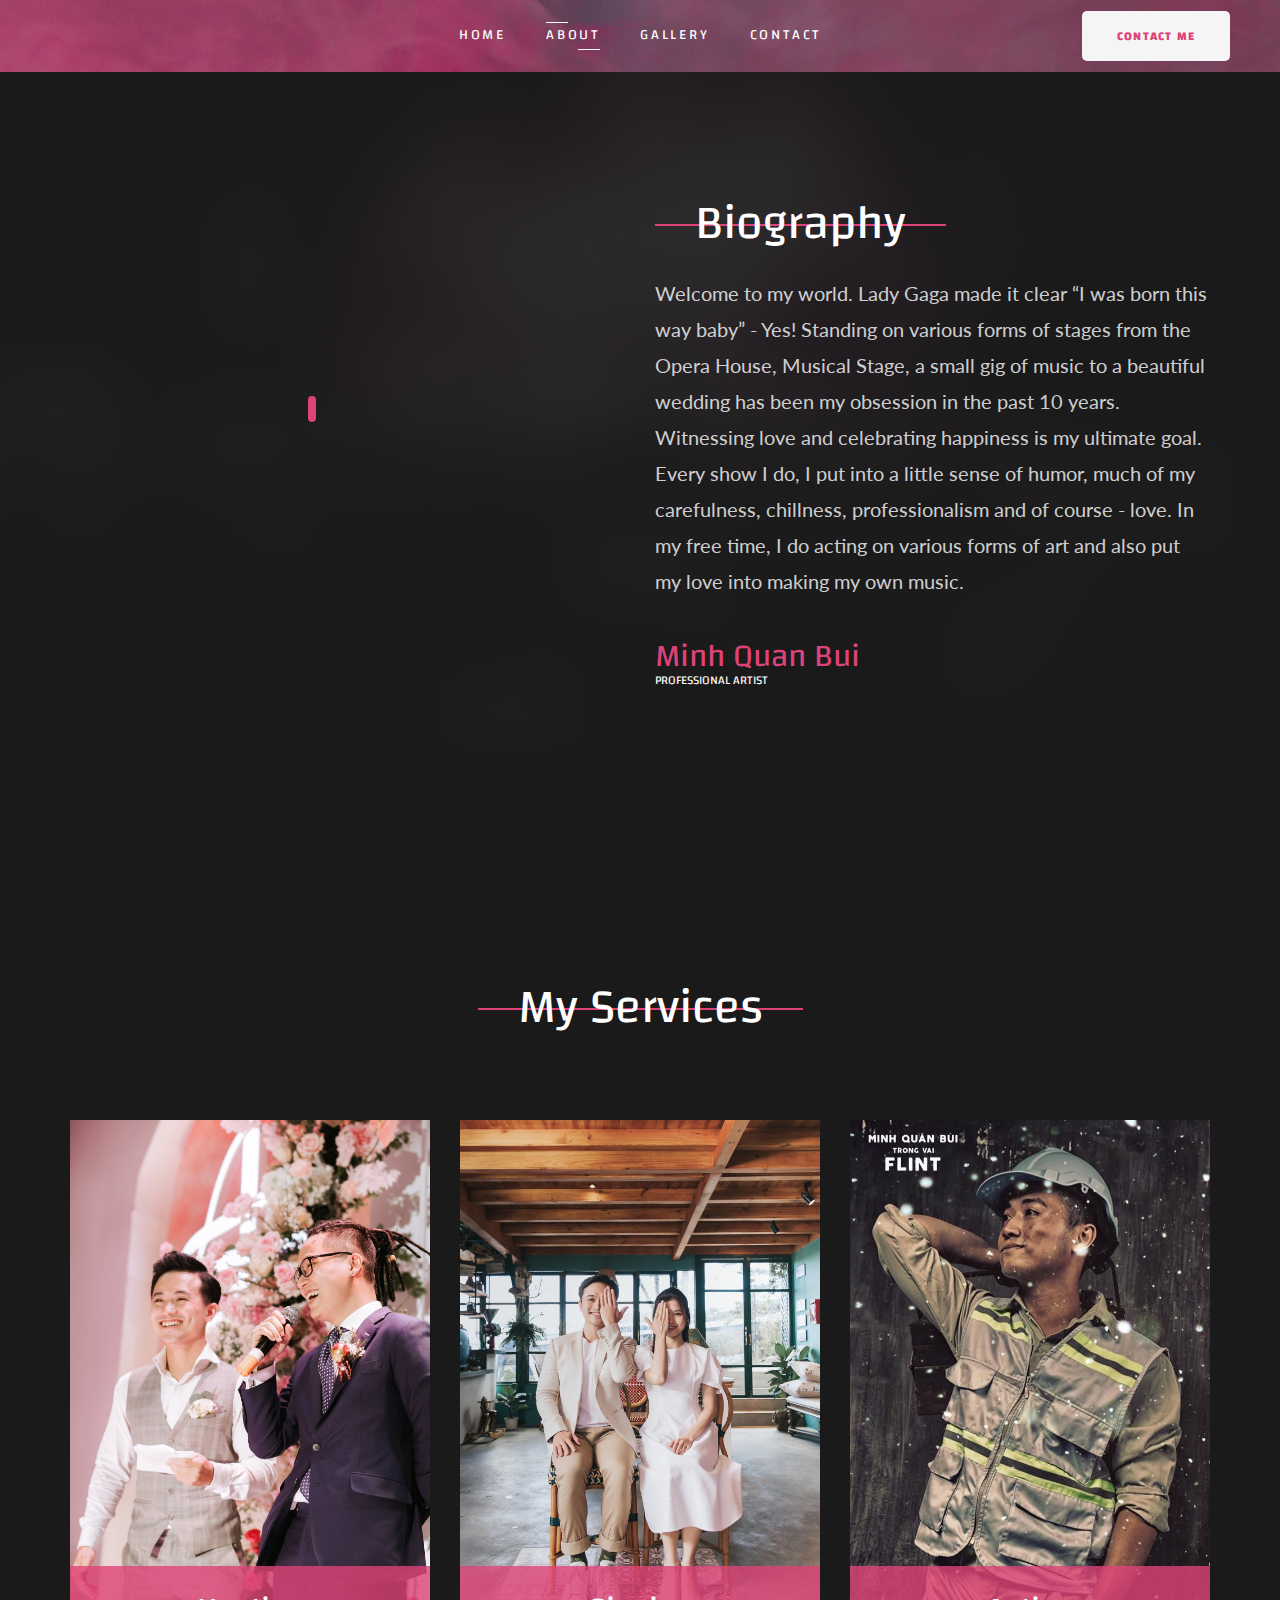
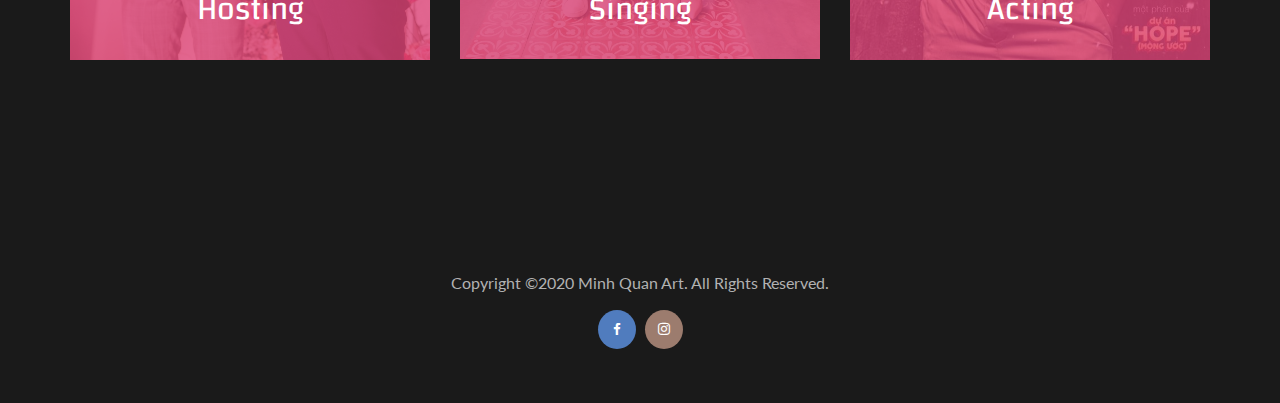
==== about.html @ 15fc381b "portfolio for artist" ====
<!DOCTYPE html>
<!--[if lt IE 7]>      <html class="no-js lt-ie9 lt-ie8 lt-ie7"> <![endif]-->
<!--[if IE 7]>         <html class="no-js lt-ie9 lt-ie8"> <![endif]-->
<!--[if IE 8]>         <html class="no-js lt-ie9"> <![endif]-->
<!--[if gt IE 8]><!-->
<html class="no-js">
<!--<![endif]-->

<head>
	<title>
		Minh Quan Art
	</title>
	<meta charset="utf-8">
	<!--[if IE]>
		<meta http-equiv="X-UA-Compatible" content="IE=edge">
	<![endif]-->
	<meta name="description" content="">
	<meta name="viewport" content="width=device-width, initial-scale=1">
	<!-- Place favicon.ico and apple-touch-icon.png in the root directory -->
	<link rel="stylesheet" href="css/bootstrap.min.css">
	<link rel="stylesheet" href="css/animations.css">
	<link rel="stylesheet" href="css/fonts.css">
	<link rel="stylesheet" href="css/cue.css">
	<link rel="stylesheet" href="css/main.css" class="color-switcher-link">
	<link rel="stylesheet" href="css/shop.css" class="color-switcher-link">
	<link rel="stylesheet" href="css/mediaelementplayer-legacy.css">
	<script src="js/vendor/modernizr-2.6.2.min.js"></script>
	<!--[if lt IE 9]>
		<script src="js/vendor/html5shiv.min.js"></script>
		<script src="js/vendor/respond.min.js"></script>
		<script src="js/vendor/jquery-1.12.4.min.js"></script>
	<![endif]-->
</head>

<body>
	<!--[if lt IE 9]>
		<div class="bg-danger text-center">You are using an <strong>outdated</strong> browser. Please <a href="http://browsehappy.com/" class="highlight">upgrade your browser</a> to improve your experience.</div>
	<![endif]-->
	<div class="preloader">
		<div class="preloader_image fa-spin"></div>
	</div>
	<!-- search modal -->
	<div class="modal" tabindex="-1" role="dialog" aria-labelledby="search_modal" id="search_modal"> <button type="button" class="close" data-dismiss="modal" aria-label="Close">
		<span aria-hidden="true">
			<i class="rt-icon2-cross2"></i>
		</span>
	</button>
		<div class="widget widget_search">
			<form method="get" class="searchform search-form form-inline" action="./">
				<div class="form-group bottommargin_0"> <input type="text" value="" name="search" class="form-control" placeholder="Search keyword" id="modal-search-input"> </div> <button type="submit" class="theme_button no_bg_button">Search</button> </form>
		</div>
	</div>
	<!-- Unyson messages modal -->
	<div class="modal fade" tabindex="-1" role="dialog" id="messages_modal">
		<div class="fw-messages-wrap ls with_padding">
			<!-- Uncomment this UL with LI to show messages in modal popup to your user: -->
			<!--
		<ul class="list-unstyled">
			<li>Message To User</li>
		</ul>
		-->
		</div>
	</div>
	<!-- eof .modal -->
	<!-- wrappers for visual page editor and boxed version of template -->
	<div id="canvas">
		<div id="box_wrapper">
			<!-- template sections -->

			<header class="page_header header_darkgrey background_cover toggler_xs_right tall_header">
				<div class="container-fluid">
					<div class="row">
						<div class="col-sm-12 display_table">
							<div class="header_left_logo display_table_cell"> <a href="./" class="logo top_logo">
                     
                    </a> </div>
							<div class="header_mainmenu display_table_cell text-center">
								<!-- main nav start -->
								<nav class="mainmenu_wrapper">
									<ul class="mainmenu nav sf-menu">
										<li > <a href="index.html">Home</a>
										</li>
										<li class="active"> <a href="about.html">About</a>
										
										</li>
										<!-- eof pages -->
		
									
										<!-- eof features -->
										<!-- gallery -->
										<li> <a href="gallery.html">Gallery</a>
										
										</li>
										<!-- eof Photos -->
										<!-- blog -->

										<!-- eof blog -->
										<!-- shop -->

										<!-- eof shop -->
										<!-- contacts -->
										<li> <a href="contact.html">Contact</a>
									
										</li>
										<!-- eof contacts -->
									</ul>
								</nav>
									
								<!-- eof main nav -->
								<!-- header toggler --><span class="toggle_menu"><span></span></span>
							</div>
							<div class="header_right_buttons display_table_cell text-right hidden-xs"> <a href="contact.html" class="theme_button inverse">Contact me</a> </div>
						</div>
					</div>
				</div>
			</header>

			<section id="about"
				class="ds ms page_about parallax section_padding_top_130 section_padding_bottom_130 table_section table_section_md columns_margin_bottom_30">
				<div class="container">
					<div class="row">
						<div class="col-md-6 text-center">
							<div class="with_frame_image"> <img src="images/DSC_9137.jpg" alt="" class="rounded"> </div>
						</div>
						<div class="col-md-6">
							<h2 class="section_header with_line">Biography</h2>
							<p class="fontsize_20" style="line-height:1.8;">Welcome to my world. Lady Gaga made it clear
								“I was born this way baby” - Yes! Standing on various forms of stages from the Opera
								House, Musical Stage, a small gig of music to a beautiful wedding has been my obsession
								in the past 10 years. Witnessing love and celebrating happiness is my ultimate goal.
								Every show I do, I put into a little sense of humor, much of my carefulness, chillness,
								professionalism and of course - love. In my free time, I do acting on various forms of
								art and also put my love into making my own music.</p>
							<div class="content-justify vertical-center content-margins topmargin_25">
								<div>
									<h3 class="highlight bottommargin_0">Minh Quan Bui</h3>
									<p class="small-text grey">Professional Artist</p>

								</div>
							</div>
						</div>
			</section>
		
			
			<section id="events" class="ds ms section_padding_top_150 section_padding_bottom_150">
				<div class="container">
					<div class="row">
						<div class="col-sm-12 text-center">
							<h2 class="section_header with_line">My Services</h2>
							<div class="owl-carousel topmargin_60" data-dots="false" data-nav="false"
								data-responsive-lg="3">
								<div class="vertical-item content-absolute hover-entry-content">
									<div class="item-media mutted-media ds"> <img
											src="./images/s1.jpg"
											alt="">

									</div>
									<div class="item-content cs">
										<h3 class="entry-title bottommargin_0"> <a href="/contact.html">Hosting</a>
										</h3>

										<div class="entry-content">
											
											<p> Wedding of love, national television shows and talk shows. I host for precious moments and stories. Wedding hosting since 2016, more than 100 shows hosting for VTV and 100 talkshows. </p>
											
										</div>
									</div>
								</div>
								<div class="vertical-item content-absolute hover-entry-content">
									<div class="item-media mutted-media ds"> <img
											src="./images/s2.jpg"
											alt="">

									</div>
									<div class="item-content cs">
										<h3 class="entry-title bottommargin_0"> <a href="/contact.html">Singing</a>
										</h3>

										<div class="entry-content">
											<p>  Love, Possitivity and my own songs. I have my first time singing for audience since 2010. Vietnam Idol, Color Me Run with the size of 10,000 runners, Singing in the Opera House. My own show in winter 2019 with 350 audiences.</p>
												<p class="topmargin_20 min_width_button"> <a href="#"
													class="theme_button inverse ">Read More</a> </p>
										</div>
									</div>
								</div>
								<div class="vertical-item content-absolute hover-entry-content">
									<div class="item-media mutted-media ds"> <img
											src="./images/s3.jpg"
											alt="">

									</div>
									<div class="item-content cs">
										<h3 class="entry-title bottommargin_0"> <a href="/contact.html">Acting</a>
										</h3>

										<div class="entry-content">
											<p> Original musical, short movies and music videos. I am looking for my next role of life. I am proud of being the leading roles in “Góc Phố Danh Vọng” muisca project by director Nguyễn Phi Phi Anh and being anh Gió in “Xứ sở cầu vồng” on VTV7.</p>
												<p class="topmargin_20 min_width_button"> <a href="#"
													class="theme_button inverse ">Read More</a> </p>
										</div>
									</div>
								</div>


							</div>
						</div>
					</div>
				</div>
			</section>
			<section class="ds ms page_copyright section_padding_top_40 section_padding_bottom_40">
				<div class="container">
					<div class="row">
						<div class="col-sm-12 text-center">
							<p>Copyright ©2020 Minh Quan Art. All Rights Reserved.</p>
							<div> <a class="social-icon color-bg-icon round-icon socicon-facebook" href="https://www.facebook.com/minhquan.bui.7" target="_blank"
									title="Facebook"></a> <a class="social-icon color-bg-icon round-icon socicon-instagram"
									href="https://www.instagram.com/minhquanbui/" title="Instagram"></a> 
							</div>
						</div>
					</div>
				</div>
			</section>
		</div>
		<!-- eof #box_wrapper -->
	</div>
	<!-- eof #canvas -->
	<script src="js/compressed.js"></script>
	<script src="js/main.js"></script>
	<script src="js/mediaelement-and-player.min.js"></script>
	<script src="js/mediaelement-migrate.min.js"></script>
	<script>
		/* <![CDATA[ */
		var _cueSettings = {
			"l10n":
			{
				"nextTrack": "Next Track",
				"previousTrack": "Previous Track",
				"togglePlayer": "Toggle Player",
				"togglePlaylist": "Toggle Playlist"
			}
		};
		/* ]]> */
	</script>
	<script src="js/cue.min.js"></script>
</body>

</html>
---- css/animations.css ----
/*
==============================================
CSS3 ANIMATION CHEAT SHEET
==============================================

Made by Justin Aguilar

www.justinaguilar.com/animations/

Questions, comments, concerns, love letters:
justin@justinaguilar.com
==============================================
*/

/*
==============================================
slideDown
==============================================
*/


.slideDown{
	animation-name: slideDown;
	-webkit-animation-name: slideDown;

	animation-duration: 1s;
	-webkit-animation-duration: 1s;

	animation-timing-function: ease;
	-webkit-animation-timing-function: ease;

	visibility: visible;
}

@keyframes slideDown {
	0% {
		transform: translateY(-100%);
	}
	50%{
		transform: translateY(8%);
	}
	65%{
		transform: translateY(-4%);
	}
	80%{
		transform: translateY(4%);
	}
	95%{
		transform: translateY(-2%);
	}
	100% {
		transform: translateY(0%);
	}
}

@-webkit-keyframes slideDown {
	0% {
		-webkit-transform: translateY(-100%);
	}
	50%{
		-webkit-transform: translateY(8%);
	}
	65%{
		-webkit-transform: translateY(-4%);
	}
	80%{
		-webkit-transform: translateY(4%);
	}
	95%{
		-webkit-transform: translateY(-2%);
	}
	100% {
		-webkit-transform: translateY(0%);
	}
}

/*
==============================================
slideUp
==============================================
*/


.slideUp{
	animation-name: slideUp;
	-webkit-animation-name: slideUp;

	animation-duration: 1s;
	-webkit-animation-duration: 1s;

	animation-timing-function: ease;
	-webkit-animation-timing-function: ease;

	visibility: visible;
}

@keyframes slideUp {
	0% {
		transform: translateY(100%);
	}
	50%{
		transform: translateY(-8%);
	}
	65%{
		transform: translateY(4%);
	}
	80%{
		transform: translateY(-4%);
	}
	95%{
		transform: translateY(2%);
	}
	100% {
		transform: translateY(0%);
	}
}

@-webkit-keyframes slideUp {
	0% {
		-webkit-transform: translateY(100%);
	}
	50%{
		-webkit-transform: translateY(-8%);
	}
	65%{
		-webkit-transform: translateY(4%);
	}
	80%{
		-webkit-transform: translateY(-4%);
	}
	95%{
		-webkit-transform: translateY(2%);
	}
	100% {
		-webkit-transform: translateY(0%);
	}
}

/*
==============================================
slideLeft
==============================================
*/


.slideLeft{
	animation-name: slideLeft;
	-webkit-animation-name: slideLeft;

	animation-duration: 1s;
	-webkit-animation-duration: 1s;

	animation-timing-function: ease-in-out;
	-webkit-animation-timing-function: ease-in-out;

	visibility: visible;
}

@keyframes slideLeft {
	0% {
		transform: translateX(150%);
	}
	50%{
		transform: translateX(-8%);
	}
	65%{
		transform: translateX(4%);
	}
	80%{
		transform: translateX(-4%);
	}
	95%{
		transform: translateX(2%);
	}
	100% {
		transform: translateX(0%);
	}
}

@-webkit-keyframes slideLeft {
	0% {
		-webkit-transform: translateX(150%);
	}
	50%{
		-webkit-transform: translateX(-8%);
	}
	65%{
		-webkit-transform: translateX(4%);
	}
	80%{
		-webkit-transform: translateX(-4%);
	}
	95%{
		-webkit-transform: translateX(2%);
	}
	100% {
		-webkit-transform: translateX(0%);
	}
}

/*
==============================================
slideRight
==============================================
*/


.slideRight{
	animation-name: slideRight;
	-webkit-animation-name: slideRight;

	animation-duration: 1s;
	-webkit-animation-duration: 1s;

	animation-timing-function: ease-in-out;
	-webkit-animation-timing-function: ease-in-out;

	visibility: visible;
}

@keyframes slideRight {
	0% {
		transform: translateX(-150%);
	}
	50%{
		transform: translateX(8%);
	}
	65%{
		transform: translateX(-4%);
	}
	80%{
		transform: translateX(4%);
	}
	95%{
		transform: translateX(-2%);
	}
	100% {
		transform: translateX(0%);
	}
}

@-webkit-keyframes slideRight {
	0% {
		-webkit-transform: translateX(-150%);
	}
	50%{
		-webkit-transform: translateX(8%);
	}
	65%{
		-webkit-transform: translateX(-4%);
	}
	80%{
		-webkit-transform: translateX(4%);
	}
	95%{
		-webkit-transform: translateX(-2%);
	}
	100% {
		-webkit-transform: translateX(0%);
	}
}

/*
==============================================
slideExpandUp
==============================================
*/


.slideExpandUp{
	animation-name: slideExpandUp;
	-webkit-animation-name: slideExpandUp;

	animation-duration: 1.6s;
	-webkit-animation-duration: 1.6s;

	animation-timing-function: ease-out;
	-webkit-animation-timing-function: ease -out;

	visibility: visible;
}

@keyframes slideExpandUp {
	0% {
		transform: translateY(100%) scaleX(0.5);
	}
	30%{
		transform: translateY(-8%) scaleX(0.5);
	}
	40%{
		transform: translateY(2%) scaleX(0.5);
	}
	50%{
		transform: translateY(0%) scaleX(1.1);
	}
	60%{
		transform: translateY(0%) scaleX(0.9);
	}
	70% {
		transform: translateY(0%) scaleX(1.05);
	}
	80%{
		transform: translateY(0%) scaleX(0.95);
	}
	90% {
		transform: translateY(0%) scaleX(1.02);
	}
	100%{
		transform: translateY(0%) scaleX(1);
	}
}

@-webkit-keyframes slideExpandUp {
	0% {
		-webkit-transform: translateY(100%) scaleX(0.5);
	}
	30%{
		-webkit-transform: translateY(-8%) scaleX(0.5);
	}
	40%{
		-webkit-transform: translateY(2%) scaleX(0.5);
	}
	50%{
		-webkit-transform: translateY(0%) scaleX(1.1);
	}
	60%{
		-webkit-transform: translateY(0%) scaleX(0.9);
	}
	70% {
		-webkit-transform: translateY(0%) scaleX(1.05);
	}
	80%{
		-webkit-transform: translateY(0%) scaleX(0.95);
	}
	90% {
		-webkit-transform: translateY(0%) scaleX(1.02);
	}
	100%{
		-webkit-transform: translateY(0%) scaleX(1);
	}
}

/*
==============================================
expandUp
==============================================
*/


.expandUp{
	animation-name: expandUp;
	-webkit-animation-name: expandUp;

	animation-duration: 0.7s;
	-webkit-animation-duration: 0.7s;

	animation-timing-function: ease;
	-webkit-animation-timing-function: ease;

	visibility: visible;
}

@keyframes expandUp {
	0% {
		transform: translateY(100%) scale(0.6) scaleY(0.5);
	}
	60%{
		transform: translateY(-7%) scaleY(1.12);
	}
	75%{
		transform: translateY(3%);
	}
	100% {
		transform: translateY(0%) scale(1) scaleY(1);
	}
}

@-webkit-keyframes expandUp {
	0% {
		-webkit-transform: translateY(100%) scale(0.6) scaleY(0.5);
	}
	60%{
		-webkit-transform: translateY(-7%) scaleY(1.12);
	}
	75%{
		-webkit-transform: translateY(3%);
	}
	100% {
		-webkit-transform: translateY(0%) scale(1) scaleY(1);
	}
}

/*
==============================================
fadeIn
==============================================
*/

.fadeIn {
	animation-name: fadeIn;
	-webkit-animation-name: fadeIn;

	animation-duration: 1.5s;
	-webkit-animation-duration: 1.5s;

	animation-timing-function: ease-in-out;
	-webkit-animation-timing-function: ease-in-out;

	visibility: visible;
}

@keyframes fadeIn {
	0% {
		transform: scale(0);
		opacity: 0.0;
	}
	60% {
		transform: scale(1.1);
	}
	80% {
		transform: scale(0.9);
		opacity: 1;
	}
	100% {
		transform: scale(1);
		opacity: 1;
	}
}

@-webkit-keyframes fadeIn {
	0% {
		-webkit-transform: scale(0);
		opacity: 0.0;
	}
	60% {
		-webkit-transform: scale(1.1);
	}
	80% {
		-webkit-transform: scale(0.9);
		opacity: 1;
	}
	100% {
		-webkit-transform: scale(1);
		opacity: 1;
	}
}

/*
==============================================
expandOpen
==============================================
*/


.expandOpen{
	animation-name: expandOpen;
	-webkit-animation-name: expandOpen;

	animation-duration: 1.2s;
	-webkit-animation-duration: 1.2s;

	animation-timing-function: ease-out;
	-webkit-animation-timing-function: ease-out;

	visibility: visible;
}

@keyframes expandOpen {
	0% {
		transform: scale(1.8);
	}
	50% {
		transform: scale(0.95);
	}
	80% {
		transform: scale(1.05);
	}
	90% {
		transform: scale(0.98);
	}
	100% {
		transform: scale(1);
	}
}

@-webkit-keyframes expandOpen {
	0% {
		-webkit-transform: scale(1.8);
	}
	50% {
		-webkit-transform: scale(0.95);
	}
	80% {
		-webkit-transform: scale(1.05);
	}
	90% {
		-webkit-transform: scale(0.98);
	}
	100% {
		-webkit-transform: scale(1);
	}	
}

/*
==============================================
bigEntrance
==============================================
*/


.bigEntrance{
	animation-name: bigEntrance;
	-webkit-animation-name: bigEntrance;

	animation-duration: 1.6s;
	-webkit-animation-duration: 1.6s;

	animation-timing-function: ease-out;
	-webkit-animation-timing-function: ease-out;

	visibility: visible;
}

@keyframes bigEntrance {
	0% {
		transform: scale(0.3) rotate(6deg) translateX(-30%) translateY(30%);
		opacity: 0.2;
	}
	30% {
		transform: scale(1.03) rotate(-2deg) translateX(2%) translateY(-2%);
		opacity: 1;
	}
	45% {
		transform: scale(0.98) rotate(1deg) translateX(0%) translateY(0%);
		opacity: 1;
	}
	60% {
		transform: scale(1.01) rotate(-1deg) translateX(0%) translateY(0%);
		opacity: 1;
	}
	75% {
		transform: scale(0.99) rotate(1deg) translateX(0%) translateY(0%);
		opacity: 1;
	}
	90% {
		transform: scale(1.01) rotate(0deg) translateX(0%) translateY(0%);
		opacity: 1;
	}
	100% {
		transform: scale(1) rotate(0deg) translateX(0%) translateY(0%);
		opacity: 1;
	}
}

@-webkit-keyframes bigEntrance {
	0% {
		-webkit-transform: scale(0.3) rotate(6deg) translateX(-30%) translateY(30%);
		opacity: 0.2;
	}
	30% {
		-webkit-transform: scale(1.03) rotate(-2deg) translateX(2%) translateY(-2%);
		opacity: 1;
	}
	45% {
		-webkit-transform: scale(0.98) rotate(1deg) translateX(0%) translateY(0%);
		opacity: 1;
	}
	60% {
		-webkit-transform: scale(1.01) rotate(-1deg) translateX(0%) translateY(0%);
		opacity: 1;
	}
	75% {
		-webkit-transform: scale(0.99) rotate(1deg) translateX(0%) translateY(0%);
		opacity: 1;
	}
	90% {
		-webkit-transform: scale(1.01) rotate(0deg) translateX(0%) translateY(0%);
		opacity: 1;
	}
	100% {
		-webkit-transform: scale(1) rotate(0deg) translateX(0%) translateY(0%);
		opacity: 1;
	}
}

/*
==============================================
hatch
==============================================
*/

.hatch{
	animation-name: hatch;
	-webkit-animation-name: hatch;

	animation-duration: 2s;
	-webkit-animation-duration: 2s;

	animation-timing-function: ease-in-out;
	-webkit-animation-timing-function: ease-in-out;

	transform-origin: 50% 100%;
	-ms-transform-origin: 50% 100%;
	-webkit-transform-origin: 50% 100%; 

	visibility: visible;
}

@keyframes hatch {
	0% {
		transform: rotate(0deg) scaleY(0.6);
	}
	20% {
		transform: rotate(-2deg) scaleY(1.05);
	}
	35% {
		transform: rotate(2deg) scaleY(1);
	}
	50% {
		transform: rotate(-2deg);
	}
	65% {
		transform: rotate(1deg);
	}
	80% {
		transform: rotate(-1deg);
	}
	100% {
		transform: rotate(0deg);
	}					
}

@-webkit-keyframes hatch {
	0% {
		-webkit-transform: rotate(0deg) scaleY(0.6);
	}
	20% {
		-webkit-transform: rotate(-2deg) scaleY(1.05);
	}
	35% {
		-webkit-transform: rotate(2deg) scaleY(1);
	}
	50% {
		-webkit-transform: rotate(-2deg);
	}
	65% {
		-webkit-transform: rotate(1deg);
	}
	80% {
		-webkit-transform: rotate(-1deg);
	}
	100% {
		-webkit-transform: rotate(0deg);
	}
}


/*
==============================================
bounce
==============================================
*/


.bounce{
	animation-name: bounce;
	-webkit-animation-name: bounce;

	animation-duration: 1.6s;
	-webkit-animation-duration: 1.6s;

	animation-timing-function: ease;
	-webkit-animation-timing-function: ease;

	transform-origin: 50% 100%;
	-ms-transform-origin: 50% 100%;
	-webkit-transform-origin: 50% 100%; 
}

@keyframes bounce {
	0% {
		transform: translateY(0%) scaleY(0.6);
	}
	60%{
		transform: translateY(-100%) scaleY(1.1);
	}
	70%{
		transform: translateY(0%) scaleY(0.95) scaleX(1.05);
	}
	80%{
		transform: translateY(0%) scaleY(1.05) scaleX(1);
	}
	90%{
		transform: translateY(0%) scaleY(0.95) scaleX(1);
	}
	100%{
		transform: translateY(0%) scaleY(1) scaleX(1);
	}
}

@-webkit-keyframes bounce {
	0% {
		-webkit-transform: translateY(0%) scaleY(0.6);
	}
	60%{
		-webkit-transform: translateY(-100%) scaleY(1.1);
	}
	70%{
		-webkit-transform: translateY(0%) scaleY(0.95) scaleX(1.05);
	}
	80%{
		-webkit-transform: translateY(0%) scaleY(1.05) scaleX(1);
	}
	90%{
		-webkit-transform: translateY(0%) scaleY(0.95) scaleX(1);
	}
	100%{
		-webkit-transform: translateY(0%) scaleY(1) scaleX(1);
	}
}


/*
==============================================
pulse
==============================================
*/

.pulse{
	animation-name: pulse;
	-webkit-animation-name: pulse;

	animation-duration: 1.5s;
	-webkit-animation-duration: 1.5s;

	animation-iteration-count: infinite;
	-webkit-animation-iteration-count: infinite;
}

@keyframes pulse {
	0% {
		transform: scale(0.95);
		opacity: 0.7;
	}
	50% {
		transform: scale(1);
		opacity: 1;
	}
	100% {
		transform: scale(0.95);
		opacity: 0.7;
	}
}

@-webkit-keyframes pulse {
	0% {
		-webkit-transform: scale(0.95);
		opacity: 0.7;
	}
	50% {
		-webkit-transform: scale(1);
		opacity: 1;
	}
	100% {
		-webkit-transform: scale(0.95);
		opacity: 0.7;
	}
}

/*
==============================================
floating
==============================================
*/

.floating{
	animation-name: floating;
	-webkit-animation-name: floating;

	animation-duration: 1.5s;
	-webkit-animation-duration: 1.5s;

	animation-iteration-count: infinite;
	-webkit-animation-iteration-count: infinite;
}

@keyframes floating {
	0% {
		transform: translateY(0%);
	}
	50% {
		transform: translateY(8%);
	}
	100% {
		transform: translateY(0%);
	}
}

@-webkit-keyframes floating {
	0% {
		-webkit-transform: translateY(0%);
	}
	50% {
		-webkit-transform: translateY(8%);
	}
	100% {
		-webkit-transform: translateY(0%);
	}
}

/*
==============================================
tossing
==============================================
*/

.tossing{
	animation-name: tossing;
	-webkit-animation-name: tossing;

	animation-duration: 2.5s;
	-webkit-animation-duration: 2.5s;

	animation-iteration-count: infinite;
	-webkit-animation-iteration-count: infinite;
}

@keyframes tossing {
	0% {
		transform: rotate(-4deg);
	}
	50% {
		transform: rotate(4deg);
	}
	100% {
		transform: rotate(-4deg);
	}		
}

@-webkit-keyframes tossing {
	0% {
		-webkit-transform: rotate(-4deg);
	}
	50% {
		-webkit-transform: rotate(4deg);
	}
	100% {
		-webkit-transform: rotate(-4deg);
	}
}

/*
==============================================
pullUp
==============================================
*/

.pullUp{
	animation-name: pullUp;
	-webkit-animation-name: pullUp;

	animation-duration: 1.1s;
	-webkit-animation-duration: 1.1s;

	animation-timing-function: ease-out;
	-webkit-animation-timing-function: ease-out;

	transform-origin: 50% 100%;
	-ms-transform-origin: 50% 100%;
	-webkit-transform-origin: 50% 100%; 
}

@keyframes pullUp {
	0% {
		transform: scaleY(0.1);
	}
	40% {
		transform: scaleY(1.02);
	}
	60% {
		transform: scaleY(0.98);
	}
	80% {
		transform: scaleY(1.01);
	}
	100% {
		transform: scaleY(0.98);
	}
	80% {
		transform: scaleY(1.01);
	}
	100% {
		transform: scaleY(1);
	}			
}

@-webkit-keyframes pullUp {
	0% {
		-webkit-transform: scaleY(0.1);
	}
	40% {
		-webkit-transform: scaleY(1.02);
	}
	60% {
		-webkit-transform: scaleY(0.98);
	}
	80% {
		-webkit-transform: scaleY(1.01);
	}
	100% {
		-webkit-transform: scaleY(0.98);
	}
	80% {
		-webkit-transform: scaleY(1.01);
	}
	100% {
		-webkit-transform: scaleY(1);
	}
}

/*
==============================================
pullDown
==============================================
*/

.pullDown{
	animation-name: pullDown;
	-webkit-animation-name: pullDown;

	animation-duration: 1.1s;
	-webkit-animation-duration: 1.1s;

	animation-timing-function: ease-out;
	-webkit-animation-timing-function: ease-out;

	transform-origin: 50% 0%;
	-ms-transform-origin: 50% 0%;
	-webkit-transform-origin: 50% 0%; 
}

@keyframes pullDown {
	0% {
		transform: scaleY(0.1);
	}
	40% {
		transform: scaleY(1.02);
	}
	60% {
		transform: scaleY(0.98);
	}
	80% {
		transform: scaleY(1.01);
	}
	100% {
		transform: scaleY(0.98);
	}
	80% {
		transform: scaleY(1.01);
	}
	100% {
		transform: scaleY(1);
	}			
}

@-webkit-keyframes pullDown {
	0% {
		-webkit-transform: scaleY(0.1);
	}
	40% {
		-webkit-transform: scaleY(1.02);
	}
	60% {
		-webkit-transform: scaleY(0.98);
	}
	80% {
		-webkit-transform: scaleY(1.01);
	}
	100% {
		-webkit-transform: scaleY(0.98);
	}
	80% {
		-webkit-transform: scaleY(1.01);
	}
	100% {
		-webkit-transform: scaleY(1);
	}
}

/*
==============================================
stretchLeft
==============================================
*/

.stretchLeft{
	animation-name: stretchLeft;
	-webkit-animation-name: stretchLeft;

	animation-duration: 1.5s;
	-webkit-animation-duration: 1.5s;

	animation-timing-function: ease-out;
	-webkit-animation-timing-function: ease-out;

	transform-origin: 100% 0%;
	-ms-transform-origin: 100% 0%;
	-webkit-transform-origin: 100% 0%; 
}

@keyframes stretchLeft {
	0% {
		transform: scaleX(0.3);
	}
	40% {
		transform: scaleX(1.02);
	}
	60% {
		transform: scaleX(0.98);
	}
	80% {
		transform: scaleX(1.01);
	}
	100% {
		transform: scaleX(0.98);
	}
	80% {
		transform: scaleX(1.01);
	}
	100% {
		transform: scaleX(1);
	}			
}

@-webkit-keyframes stretchLeft {
	0% {
		-webkit-transform: scaleX(0.3);
	}
	40% {
		-webkit-transform: scaleX(1.02);
	}
	60% {
		-webkit-transform: scaleX(0.98);
	}
	80% {
		-webkit-transform: scaleX(1.01);
	}
	100% {
		-webkit-transform: scaleX(0.98);
	}
	80% {
		-webkit-transform: scaleX(1.01);
	}
	100% {
		-webkit-transform: scaleX(1);
	}
}

/*
==============================================
stretchRight
==============================================
*/

.stretchRight{
	animation-name: stretchRight;
	-webkit-animation-name: stretchRight;

	animation-duration: 1.5s;
	-webkit-animation-duration: 1.5s;

	animation-timing-function: ease-out;
	-webkit-animation-timing-function: ease-out;

	transform-origin: 0% 0%;
	-ms-transform-origin: 0% 0%;
	-webkit-transform-origin: 0% 0%; 
}

@keyframes stretchRight {
	0% {
		transform: scaleX(0.3);
	}
	40% {
		transform: scaleX(1.02);
	}
	60% {
		transform: scaleX(0.98);
	}
	80% {
		transform: scaleX(1.01);
	}
	100% {
		transform: scaleX(0.98);
	}
	80% {
		transform: scaleX(1.01);
	}
	100% {
		transform: scaleX(1);
	}			
}

@-webkit-keyframes stretchRight {
	0% {
		-webkit-transform: scaleX(0.3);
	}
	40% {
		-webkit-transform: scaleX(1.02);
	}
	60% {
		-webkit-transform: scaleX(0.98);
	}
	80% {
		-webkit-transform: scaleX(1.01);
	}
	100% {
		-webkit-transform: scaleX(0.98);
	}
	80% {
		-webkit-transform: scaleX(1.01);
	}
	100% {
		-webkit-transform: scaleX(1);
	}
}



.animated{-webkit-animation-fill-mode:both;-moz-animation-fill-mode:both;-ms-animation-fill-mode:both;-o-animation-fill-mode:both;animation-fill-mode:both;-webkit-animation-duration:1s;-moz-animation-duration:1s;-ms-animation-duration:1s;-o-animation-duration:1s;animation-duration:1s;}.animated.hinge{-webkit-animation-duration:1s;-moz-animation-duration:1s;-ms-animation-duration:1s;-o-animation-duration:1s;animation-duration:1s;}@-webkit-keyframes fadeIn {
	0% {opacity: 0;}	100% {opacity: 1;}
}
/*
@-moz-keyframes fadeIn {
0% {opacity: 0;}
100% {opacity: 1;}
}

@-o-keyframes fadeIn {
0% {opacity: 0;}
100% {opacity: 1;}
}

@keyframes fadeIn {
0% {opacity: 0;}
100% {opacity: 1;}
}

.fadeIn {
-webkit-animation-name: fadeIn;
-moz-animation-name: fadeIn;
-o-animation-name: fadeIn;
animation-name: fadeIn;
}
*/
@-webkit-keyframes fadeInUp {
	0% {
		opacity: 0;
		-webkit-transform: translateY(20px);
	}

	100% {
		opacity: 1;
		-webkit-transform: translateY(0);
	}
}

@-moz-keyframes fadeInUp {
	0% {
		opacity: 0;
		-moz-transform: translateY(20px);
	}

	100% {
		opacity: 1;
		-moz-transform: translateY(0);
	}
}

@-o-keyframes fadeInUp {
	0% {
		opacity: 0;
		-o-transform: translateY(20px);
	}

	100% {
		opacity: 1;
		-o-transform: translateY(0);
	}
}

@keyframes fadeInUp {
	0% {
		opacity: 0;
		transform: translateY(20px);
	}

	100% {
		opacity: 1;
		transform: translateY(0);
	}
}

.fadeInUp {
	-webkit-animation-name: fadeInUp;
	-moz-animation-name: fadeInUp;
	-o-animation-name: fadeInUp;
	animation-name: fadeInUp;
}
@-webkit-keyframes fadeInDown {
	0% {
		opacity: 0;
		-webkit-transform: translateY(-20px);
	}

	100% {
		opacity: 1;
		-webkit-transform: translateY(0);
	}
}

@-moz-keyframes fadeInDown {
	0% {
		opacity: 0;
		-moz-transform: translateY(-20px);
	}

	100% {
		opacity: 1;
		-moz-transform: translateY(0);
	}
}

@-o-keyframes fadeInDown {
	0% {
		opacity: 0;
		-o-transform: translateY(-20px);
	}

	100% {
		opacity: 1;
		-o-transform: translateY(0);
	}
}

@keyframes fadeInDown {
	0% {
		opacity: 0;
		transform: translateY(-20px);
	}

	100% {
		opacity: 1;
		transform: translateY(0);
	}
}

.fadeInDown {
	-webkit-animation-name: fadeInDown;
	-moz-animation-name: fadeInDown;
	-o-animation-name: fadeInDown;
	animation-name: fadeInDown;
}
@-webkit-keyframes fadeInLeft {
	0% {
		opacity: 0;
		-webkit-transform: translateX(-20px);
	}

	100% {
		opacity: 1;
		-webkit-transform: translateX(0);
	}
}

@-moz-keyframes fadeInLeft {
	0% {
		opacity: 0;
		-moz-transform: translateX(-20px);
	}

	100% {
		opacity: 1;
		-moz-transform: translateX(0);
	}
}

@-o-keyframes fadeInLeft {
	0% {
		opacity: 0;
		-o-transform: translateX(-20px);
	}

	100% {
		opacity: 1;
		-o-transform: translateX(0);
	}
}

@keyframes fadeInLeft {
	0% {
		opacity: 0;
		transform: translateX(-20px);
	}

	100% {
		opacity: 1;
		transform: translateX(0);
	}
}

.fadeInLeft {
	-webkit-animation-name: fadeInLeft;
	-moz-animation-name: fadeInLeft;
	-o-animation-name: fadeInLeft;
	animation-name: fadeInLeft;
}
@-webkit-keyframes fadeInRight {
	0% {
		opacity: 0;
		-webkit-transform: translateX(20px);
	}

	100% {
		opacity: 1;
		-webkit-transform: translateX(0);
	}
}

@-moz-keyframes fadeInRight {
	0% {
		opacity: 0;
		-moz-transform: translateX(20px);
	}

	100% {
		opacity: 1;
		-moz-transform: translateX(0);
	}
}

@-o-keyframes fadeInRight {
	0% {
		opacity: 0;
		-o-transform: translateX(20px);
	}

	100% {
		opacity: 1;
		-o-transform: translateX(0);
	}
}

@keyframes fadeInRight {
	0% {
		opacity: 0;
		transform: translateX(20px);
	}

	100% {
		opacity: 1;
		transform: translateX(0);
	}
}

.fadeInRight {
	-webkit-animation-name: fadeInRight;
	-moz-animation-name: fadeInRight;
	-o-animation-name: fadeInRight;
	animation-name: fadeInRight;
}
@-webkit-keyframes fadeInUpBig {
	0% {
		opacity: 0;
		-webkit-transform: translateY(2000px);
	}

	100% {
		opacity: 1;
		-webkit-transform: translateY(0);
	}
}

@-moz-keyframes fadeInUpBig {
	0% {
		opacity: 0;
		-moz-transform: translateY(2000px);
	}

	100% {
		opacity: 1;
		-moz-transform: translateY(0);
	}
}

@-o-keyframes fadeInUpBig {
	0% {
		opacity: 0;
		-o-transform: translateY(2000px);
	}

	100% {
		opacity: 1;
		-o-transform: translateY(0);
	}
}

@keyframes fadeInUpBig {
	0% {
		opacity: 0;
		transform: translateY(2000px);
	}

	100% {
		opacity: 1;
		transform: translateY(0);
	}
}

.fadeInUpBig {
	-webkit-animation-name: fadeInUpBig;
	-moz-animation-name: fadeInUpBig;
	-o-animation-name: fadeInUpBig;
	animation-name: fadeInUpBig;
}
@-webkit-keyframes fadeInDownBig {
	0% {
		opacity: 0;
		-webkit-transform: translateY(-2000px);
	}

	100% {
		opacity: 1;
		-webkit-transform: translateY(0);
	}
}

@-moz-keyframes fadeInDownBig {
	0% {
		opacity: 0;
		-moz-transform: translateY(-2000px);
	}

	100% {
		opacity: 1;
		-moz-transform: translateY(0);
	}
}

@-o-keyframes fadeInDownBig {
	0% {
		opacity: 0;
		-o-transform: translateY(-2000px);
	}

	100% {
		opacity: 1;
		-o-transform: translateY(0);
	}
}

@keyframes fadeInDownBig {
	0% {
		opacity: 0;
		transform: translateY(-2000px);
	}

	100% {
		opacity: 1;
		transform: translateY(0);
	}
}

.fadeInDownBig {
	-webkit-animation-name: fadeInDownBig;
	-moz-animation-name: fadeInDownBig;
	-o-animation-name: fadeInDownBig;
	animation-name: fadeInDownBig;
}
@-webkit-keyframes fadeInLeftBig {
	0% {
		opacity: 0;
		-webkit-transform: translateX(-2000px);
	}

	100% {
		opacity: 1;
		-webkit-transform: translateX(0);
	}
}
@-moz-keyframes fadeInLeftBig {
	0% {
		opacity: 0;
		-moz-transform: translateX(-2000px);
	}

	100% {
		opacity: 1;
		-moz-transform: translateX(0);
	}
}
@-o-keyframes fadeInLeftBig {
	0% {
		opacity: 0;
		-o-transform: translateX(-2000px);
	}

	100% {
		opacity: 1;
		-o-transform: translateX(0);
	}
}
@keyframes fadeInLeftBig {
	0% {
		opacity: 0;
		transform: translateX(-2000px);
	}

	100% {
		opacity: 1;
		transform: translateX(0);
	}
}

.fadeInLeftBig {
	-webkit-animation-name: fadeInLeftBig;
	-moz-animation-name: fadeInLeftBig;
	-o-animation-name: fadeInLeftBig;
	animation-name: fadeInLeftBig;
}
@-webkit-keyframes fadeInRightBig {
	0% {
		opacity: 0;
		-webkit-transform: translateX(2000px);
	}

	100% {
		opacity: 1;
		-webkit-transform: translateX(0);
	}
}

@-moz-keyframes fadeInRightBig {
	0% {
		opacity: 0;
		-moz-transform: translateX(2000px);
	}

	100% {
		opacity: 1;
		-moz-transform: translateX(0);
	}
}

@-o-keyframes fadeInRightBig {
	0% {
		opacity: 0;
		-o-transform: translateX(2000px);
	}

	100% {
		opacity: 1;
		-o-transform: translateX(0);
	}
}

@keyframes fadeInRightBig {
	0% {
		opacity: 0;
		transform: translateX(2000px);
	}

	100% {
		opacity: 1;
		transform: translateX(0);
	}
}

.fadeInRightBig {
	-webkit-animation-name: fadeInRightBig;
	-moz-animation-name: fadeInRightBig;
	-o-animation-name: fadeInRightBig;
	animation-name: fadeInRightBig;
}
@-webkit-keyframes fadeOut {
	0% {opacity: 1;}
	100% {opacity: 0;}
}

@-moz-keyframes fadeOut {
	0% {opacity: 1;}
	100% {opacity: 0;}
}

@-o-keyframes fadeOut {
	0% {opacity: 1;}
	100% {opacity: 0;}
}

@keyframes fadeOut {
	0% {opacity: 1;}
	100% {opacity: 0;}
}

.fadeOut {
	-webkit-animation-name: fadeOut;
	-moz-animation-name: fadeOut;
	-o-animation-name: fadeOut;
	animation-name: fadeOut;
}
@-webkit-keyframes fadeOutUp {
	0% {
		opacity: 1;
		-webkit-transform: translateY(0);
	}

	100% {
		opacity: 0;
		-webkit-transform: translateY(-20px);
	}
}
@-moz-keyframes fadeOutUp {
	0% {
		opacity: 1;
		-moz-transform: translateY(0);
	}

	100% {
		opacity: 0;
		-moz-transform: translateY(-20px);
	}
}
@-o-keyframes fadeOutUp {
	0% {
		opacity: 1;
		-o-transform: translateY(0);
	}

	100% {
		opacity: 0;
		-o-transform: translateY(-20px);
	}
}
@keyframes fadeOutUp {
	0% {
		opacity: 1;
		transform: translateY(0);
	}

	100% {
		opacity: 0;
		transform: translateY(-20px);
	}
}

.fadeOutUp {
	-webkit-animation-name: fadeOutUp;
	-moz-animation-name: fadeOutUp;
	-o-animation-name: fadeOutUp;
	animation-name: fadeOutUp;
}
@-webkit-keyframes fadeOutDown {
	0% {
		opacity: 1;
		-webkit-transform: translateY(0);
	}

	100% {
		opacity: 0;
		-webkit-transform: translateY(20px);
	}
}

@-moz-keyframes fadeOutDown {
	0% {
		opacity: 1;
		-moz-transform: translateY(0);
	}

	100% {
		opacity: 0;
		-moz-transform: translateY(20px);
	}
}

@-o-keyframes fadeOutDown {
	0% {
		opacity: 1;
		-o-transform: translateY(0);
	}

	100% {
		opacity: 0;
		-o-transform: translateY(20px);
	}
}

@keyframes fadeOutDown {
	0% {
		opacity: 1;
		transform: translateY(0);
	}

	100% {
		opacity: 0;
		transform: translateY(20px);
	}
}

.fadeOutDown {
	-webkit-animation-name: fadeOutDown;
	-moz-animation-name: fadeOutDown;
	-o-animation-name: fadeOutDown;
	animation-name: fadeOutDown;
}
@-webkit-keyframes fadeOutLeft {
	0% {
		opacity: 1;
		-webkit-transform: translateX(0);
	}

	100% {
		opacity: 0;
		-webkit-transform: translateX(-20px);
	}
}

@-moz-keyframes fadeOutLeft {
	0% {
		opacity: 1;
		-moz-transform: translateX(0);
	}

	100% {
		opacity: 0;
		-moz-transform: translateX(-20px);
	}
}

@-o-keyframes fadeOutLeft {
	0% {
		opacity: 1;
		-o-transform: translateX(0);
	}

	100% {
		opacity: 0;
		-o-transform: translateX(-20px);
	}
}

@keyframes fadeOutLeft {
	0% {
		opacity: 1;
		transform: translateX(0);
	}

	100% {
		opacity: 0;
		transform: translateX(-20px);
	}
}

.fadeOutLeft {
	-webkit-animation-name: fadeOutLeft;
	-moz-animation-name: fadeOutLeft;
	-o-animation-name: fadeOutLeft;
	animation-name: fadeOutLeft;
}
@-webkit-keyframes fadeOutRight {
	0% {
		opacity: 1;
		-webkit-transform: translateX(0);
	}

	100% {
		opacity: 0;
		-webkit-transform: translateX(20px);
	}
}

@-moz-keyframes fadeOutRight {
	0% {
		opacity: 1;
		-moz-transform: translateX(0);
	}

	100% {
		opacity: 0;
		-moz-transform: translateX(20px);
	}
}

@-o-keyframes fadeOutRight {
	0% {
		opacity: 1;
		-o-transform: translateX(0);
	}

	100% {
		opacity: 0;
		-o-transform: translateX(20px);
	}
}

@keyframes fadeOutRight {
	0% {
		opacity: 1;
		transform: translateX(0);
	}

	100% {
		opacity: 0;
		transform: translateX(20px);
	}
}

.fadeOutRight {
	-webkit-animation-name: fadeOutRight;
	-moz-animation-name: fadeOutRight;
	-o-animation-name: fadeOutRight;
	animation-name: fadeOutRight;
}
@-webkit-keyframes fadeOutUpBig {
	0% {
		opacity: 1;
		-webkit-transform: translateY(0);
	}

	100% {
		opacity: 0;
		-webkit-transform: translateY(-2000px);
	}
}

@-moz-keyframes fadeOutUpBig {
	0% {
		opacity: 1;
		-moz-transform: translateY(0);
	}

	100% {
		opacity: 0;
		-moz-transform: translateY(-2000px);
	}
}

@-o-keyframes fadeOutUpBig {
	0% {
		opacity: 1;
		-o-transform: translateY(0);
	}

	100% {
		opacity: 0;
		-o-transform: translateY(-2000px);
	}
}

@keyframes fadeOutUpBig {
	0% {
		opacity: 1;
		transform: translateY(0);
	}

	100% {
		opacity: 0;
		transform: translateY(-2000px);
	}
}

.fadeOutUpBig {
	-webkit-animation-name: fadeOutUpBig;
	-moz-animation-name: fadeOutUpBig;
	-o-animation-name: fadeOutUpBig;
	animation-name: fadeOutUpBig;
}
@-webkit-keyframes fadeOutDownBig {
	0% {
		opacity: 1;
		-webkit-transform: translateY(0);
	}

	100% {
		opacity: 0;
		-webkit-transform: translateY(2000px);
	}
}

@-moz-keyframes fadeOutDownBig {
	0% {
		opacity: 1;
		-moz-transform: translateY(0);
	}

	100% {
		opacity: 0;
		-moz-transform: translateY(2000px);
	}
}

@-o-keyframes fadeOutDownBig {
	0% {
		opacity: 1;
		-o-transform: translateY(0);
	}

	100% {
		opacity: 0;
		-o-transform: translateY(2000px);
	}
}

@keyframes fadeOutDownBig {
	0% {
		opacity: 1;
		transform: translateY(0);
	}

	100% {
		opacity: 0;
		transform: translateY(2000px);
	}
}

.fadeOutDownBig {
	-webkit-animation-name: fadeOutDownBig;
	-moz-animation-name: fadeOutDownBig;
	-o-animation-name: fadeOutDownBig;
	animation-name: fadeOutDownBig;
}
@-webkit-keyframes fadeOutLeftBig {
	0% {
		opacity: 1;
		-webkit-transform: translateX(0);
	}

	100% {
		opacity: 0;
		-webkit-transform: translateX(-2000px);
	}
}

@-moz-keyframes fadeOutLeftBig {
	0% {
		opacity: 1;
		-moz-transform: translateX(0);
	}

	100% {
		opacity: 0;
		-moz-transform: translateX(-2000px);
	}
}

@-o-keyframes fadeOutLeftBig {
	0% {
		opacity: 1;
		-o-transform: translateX(0);
	}

	100% {
		opacity: 0;
		-o-transform: translateX(-2000px);
	}
}

@keyframes fadeOutLeftBig {
	0% {
		opacity: 1;
		transform: translateX(0);
	}

	100% {
		opacity: 0;
		transform: translateX(-2000px);
	}
}

.fadeOutLeftBig {
	-webkit-animation-name: fadeOutLeftBig;
	-moz-animation-name: fadeOutLeftBig;
	-o-animation-name: fadeOutLeftBig;
	animation-name: fadeOutLeftBig;
}
@-webkit-keyframes fadeOutRightBig {
	0% {
		opacity: 1;
		-webkit-transform: translateX(0);
	}

	100% {
		opacity: 0;
		-webkit-transform: translateX(2000px);
	}
}
@-moz-keyframes fadeOutRightBig {
	0% {
		opacity: 1;
		-moz-transform: translateX(0);
	}

	100% {
		opacity: 0;
		-moz-transform: translateX(2000px);
	}
}
@-o-keyframes fadeOutRightBig {
	0% {
		opacity: 1;
		-o-transform: translateX(0);
	}

	100% {
		opacity: 0;
		-o-transform: translateX(2000px);
	}
}
@keyframes fadeOutRightBig {
	0% {
		opacity: 1;
		transform: translateX(0);
	}

	100% {
		opacity: 0;
		transform: translateX(2000px);
	}
}

.fadeOutRightBig {
	-webkit-animation-name: fadeOutRightBig;
	-moz-animation-name: fadeOutRightBig;
	-o-animation-name: fadeOutRightBig;
	animation-name: fadeOutRightBig;
}
@-webkit-keyframes slideInDown {
	0% {
		opacity: 0;
		-webkit-transform: translateY(-2000px);
	}

	100% {
		-webkit-transform: translateY(0);
	}
}

@-moz-keyframes slideInDown {
	0% {
		opacity: 0;
		-moz-transform: translateY(-2000px);
	}

	100% {
		-moz-transform: translateY(0);
	}
}

@-o-keyframes slideInDown {
	0% {
		opacity: 0;
		-o-transform: translateY(-2000px);
	}

	100% {
		-o-transform: translateY(0);
	}
}

@keyframes slideInDown {
	0% {
		opacity: 0;
		transform: translateY(-2000px);
	}

	100% {
		transform: translateY(0);
	}
}

.slideInDown {
	-webkit-animation-name: slideInDown;
	-moz-animation-name: slideInDown;
	-o-animation-name: slideInDown;
	animation-name: slideInDown;
}
@-webkit-keyframes slideInLeft {
	0% {
		opacity: 0;
		-webkit-transform: translateX(-100%);
	}

	100% {
		-webkit-transform: translateX(0);
	}
}

@-moz-keyframes slideInLeft {
	0% {
		opacity: 0;
		-moz-transform: translateX(-100%);
	}

	100% {
		-moz-transform: translateX(0);
	}
}

@-o-keyframes slideInLeft {
	0% {
		opacity: 0;
		-o-transform: translateX(-100%);
	}

	100% {
		-o-transform: translateX(0);
	}
}

@keyframes slideInLeft {
	0% {
		opacity: 0;
		transform: translateX(-100%);
	}

	100% {
		transform: translateX(0);
	}
}

.slideInLeft {
	-webkit-animation-name: slideInLeft;
	-moz-animation-name: slideInLeft;
	-o-animation-name: slideInLeft;
	animation-name: slideInLeft;
}
@-webkit-keyframes slideInRight {
	0% {
		opacity: 0;
		-webkit-transform: translateX(100%);
	}

	100% {
		-webkit-transform: translateX(0);
	}
}

@-moz-keyframes slideInRight {
	0% {
		opacity: 0;
		-moz-transform: translateX(100%);
	}

	100% {
		-moz-transform: translateX(0);
	}
}

@-o-keyframes slideInRight {
	0% {
		opacity: 0;
		-o-transform: translateX(100%);
	}

	100% {
		-o-transform: translateX(0);
	}
}

@keyframes slideInRight {
	0% {
		opacity: 0;
		transform: translateX(100%);
	}

	100% {
		transform: translateX(0);
	}
}

.slideInRight {
	-webkit-animation-name: slideInRight;
	-moz-animation-name: slideInRight;
	-o-animation-name: slideInRight;
	animation-name: slideInRight;
}
@-webkit-keyframes slideOutUp {
	0% {
		-webkit-transform: translateY(0);
	}

	100% {
		opacity: 0;
		-webkit-transform: translateY(-2000px);
	}
}

@-moz-keyframes slideOutUp {
	0% {
		-moz-transform: translateY(0);
	}

	100% {
		opacity: 0;
		-moz-transform: translateY(-2000px);
	}
}

@-o-keyframes slideOutUp {
	0% {
		-o-transform: translateY(0);
	}

	100% {
		opacity: 0;
		-o-transform: translateY(-2000px);
	}
}

@keyframes slideOutUp {
	0% {
		transform: translateY(0);
	}

	100% {
		opacity: 0;
		transform: translateY(-2000px);
	}
}

.slideOutUp {
	-webkit-animation-name: slideOutUp;
	-moz-animation-name: slideOutUp;
	-o-animation-name: slideOutUp;
	animation-name: slideOutUp;
}
@-webkit-keyframes slideOutLeft {
	0% {
		-webkit-transform: translateX(0);
	}

	100% {
		opacity: 0;
		-webkit-transform: translateX(-2000px);
	}
}

@-moz-keyframes slideOutLeft {
	0% {
		-moz-transform: translateX(0);
	}

	100% {
		opacity: 0;
		-moz-transform: translateX(-2000px);
	}
}

@-o-keyframes slideOutLeft {
	0% {
		-o-transform: translateX(0);
	}

	100% {
		opacity: 0;
		-o-transform: translateX(-2000px);
	}
}

@keyframes slideOutLeft {
	0% {
		transform: translateX(0);
	}

	100% {
		opacity: 0;
		transform: translateX(-2000px);
	}
}

.slideOutLeft {
	-webkit-animation-name: slideOutLeft;
	-moz-animation-name: slideOutLeft;
	-o-animation-name: slideOutLeft;
	animation-name: slideOutLeft;
}
@-webkit-keyframes slideOutRight {
	0% {
		-webkit-transform: translateX(0);
	}

	100% {
		opacity: 0;
		-webkit-transform: translateX(2000px);
	}
}

@-moz-keyframes slideOutRight {
	0% {
		-moz-transform: translateX(0);
	}

	100% {
		opacity: 0;
		-moz-transform: translateX(2000px);
	}
}

@-o-keyframes slideOutRight {
	0% {
		-o-transform: translateX(0);
	}

	100% {
		opacity: 0;
		-o-transform: translateX(2000px);
	}
}

@keyframes slideOutRight {
	0% {
		transform: translateX(0);
	}

	100% {
		opacity: 0;
		transform: translateX(2000px);
	}
}

.slideOutRight {
	-webkit-animation-name: slideOutRight;
	-moz-animation-name: slideOutRight;
	-o-animation-name: slideOutRight;
	animation-name: slideOutRight;
}

@-webkit-keyframes moveFromLeft{
	from {
		-webkit-transform: translateX(-100%);
	}
	to {
		-webkit-transform: translateX(0%);
	}
}
@-moz-keyframes moveFromLeft{
	from {
		-moz-transform: translateX(-100%);
	}
	to {
		-moz-transform: translateX(0%);
	}
}
@-ms-keyframes moveFromLeft{
	from {
		-ms-transform: translateX(-100%);
	}
	to {
		-ms-transform: translateX(0%);
	}
}
@-o-keyframes moveFromLeft{
	from {
		-o-transform: translateX(-100%);
	}
	to {
		-o-transform: translateX(0%);
	}
}
@keyframes moveFromLeft{
	from {
		transform: translateX(-100%);
	}
	to {
		transform: translateX(0%);
	}
}

.moveFromLeft {
	-webkit-animation: moveFromLeft 400ms ease;
	-moz-animation: moveFromLeft 400ms ease;
	-ms-animation: moveFromLeft 400ms ease;
	-o-animation: moveFromLeft 400ms ease;
	animation: moveFromLeft 400ms ease;
}

@-webkit-keyframes moveFromRight {
	from {
		-webkit-transform: translateX(100%);
	}
	to {
		-webkit-transform: translateX(0%);
	}
}
@-moz-keyframes moveFromRight {
	from {
		-moz-transform: translateX(100%);
	}
	to {
		-moz-transform: translateX(0%);
	}
}
@-ms-keyframes moveFromRight {
	from {
		-ms-transform: translateX(100%);
	}
	to {
		-ms-transform: translateX(0%);
	}
}
@-o-keyframes moveFromRight {
	from {
		-o-transform: translateX(100%);
	}
	to {
		-o-transform: translateX(0%);
	}
}
@keyframes moveFromRight {
	from {
		transform: translateX(100%);
	}
	to {
		transform: translateX(0%);
	}
}
.moveFromRight {
	-webkit-animation: moveFromRight 400ms ease;
	-moz-animation: moveFromRight 400ms ease;
	-ms-animation: moveFromRight 400ms ease;
	-o-animation: moveFromRight 400ms ease;
	animation: moveFromRight 400ms ease;
}

@-webkit-keyframes moveFromBottom {
	from {
		-webkit-transform: translateY(100%);
	}
	to {
		-webkit-transform: translateY(0%);
	}
}
@-moz-keyframes moveFromBottom {
	from {
		-moz-transform: translateY(100%);
	}
	to {
		-moz-transform: translateY(0%);
	}
}
@-ms-keyframes moveFromBottom {
	from {
		-ms-transform: translateY(100%);
	}
	to {
		-ms-transform: translateY(0%);
	}
}
@-o-keyframes moveFromBottom {
	from {
		-o-transform: translateY(100%);
	}
	to {
		-o-transform: translateY(0%);
	}
}
@keyframes moveFromBottom {
	from {
		transform: translateY(100%);
	}
	to {
		transform: translateY(0%);
	}
}
.moveFromBottom {
	-webkit-animation: moveFromBottom 400ms ease;
	-moz-animation: moveFromBottom 400ms ease;
	-ms-animation: moveFromBottom 400ms ease;
	-o-animation: moveFromBottom 400ms ease;
	animation: moveFromBottom 400ms ease;
}


@-webkit-keyframes scaleDisappear {
	0% {
		opacity: 1;
		-webkit-transform: scale(1);
	}
	60% {
		opacity: 0;
		-webkit-transform: scale(1.3);
	}
	100% {
		opacity: 1;
		-webkit-transform: scale(1);
	}
}
@-moz-keyframes scaleDisappear {
	0% {
		opacity: 1;
		-moz-transform: scale(1);
	}
	60% {
		opacity: 0;
		-moz-transform: scale(1.3);
	}
	100% {
		opacity: 1;
		-moz-transform: scale(1);
	}
}
@-ms-keyframes scaleDisappear {
	0% {
		opacity: 1;
		-ms-transform: scale(1);
	}
	60% {
		opacity: 0;
		-ms-transform: scale(1.3);
	}
	100% {
		opacity: 1;
		-ms-transform: scale(1);
	}
}
@-o-keyframes scaleDisappear {
	0% {
		opacity: 1;
		-o-transform: scale(1);
	}
	60% {
		opacity: 0;
		-o-transform: scale(1.3);
	}
	100% {
		opacity: 1;
		-o-transform: scale(1);
	}
}
@keyframes scaleDisappear {
	0% {
		opacity: 1;
		transform: scale(1);
	}
	60% {
		opacity: 0;
		transform: scale(1.3);
	}
	100% {
		opacity: 1;
		transform: scale(1);
	}
}
.scaleDisappear {
	-webkit-animation: scaleDisappear 350ms ease-in-out;
	-moz-animation: scaleDisappear 350ms ease-in-out;
	-ms-animation: scaleDisappear 350ms ease-in-out;
	-o-animation: scaleDisappear 350ms ease-in-out;
	animation: scaleDisappear 350ms ease-in-out;
}


@-webkit-keyframes scaleAppear {
	0% {
		opacity: 0;
		-webkit-transform: scale(0);
	}
	100% {
		opacity: 1;
		-webkit-transform: scale(1);
	}
}
@-moz-keyframes scaleAppear {
	0% {
		opacity: 0;
		-moz-transform: scale(0);
	}
	100% {
		opacity: 1;
		-moz-transform: scale(1);
	}
}
@-ms-keyframes scaleAppear {
	0% {
		opacity: 0;
		-ms-transform: scale(0);
	}
	100% {
		opacity: 1;
		-ms-transform: scale(1);
	}
}
@-o-keyframes scaleAppear {
	0% {
		opacity: 0;
		-o-transform: scale(0);
	}
	100% {
		opacity: 1;
		-o-transform: scale(1);
	}
}
@keyframes scaleAppear {
	0% {
		opacity: 0;
		transform: scale(0);
	}
	100% {
		opacity: 1;
		transform: scale(1);
	}
}
.scaleAppear {
	-webkit-animation: scaleAppear 750ms ease;
	-moz-animation: scaleAppear 750ms ease;
	-ms-animation: scaleAppear 750ms ease;
	-o-animation: scaleAppear 750ms ease;
	animation: scaleAppear 750ms ease;
}

/*
Animation example, for spinners
*/
.animate-spin {
	-moz-animation: spin 2s infinite linear;
	-o-animation: spin 2s infinite linear;
	-webkit-animation: spin 2s infinite linear;
	animation: spin 2s infinite linear;
	display: inline-block;
}
@-moz-keyframes spin {
	0% {
		-moz-transform: rotate(0deg);
		-o-transform: rotate(0deg);
		-webkit-transform: rotate(0deg);
		transform: rotate(0deg);
	}

	100% {
		-moz-transform: rotate(359deg);
		-o-transform: rotate(359deg);
		-webkit-transform: rotate(359deg);
		transform: rotate(359deg);
	}
}
@-webkit-keyframes spin {
	0% {
		-moz-transform: rotate(0deg);
		-o-transform: rotate(0deg);
		-webkit-transform: rotate(0deg);
		transform: rotate(0deg);
	}

	100% {
		-moz-transform: rotate(359deg);
		-o-transform: rotate(359deg);
		-webkit-transform: rotate(359deg);
		transform: rotate(359deg);
	}
}
@-o-keyframes spin {
	0% {
		-moz-transform: rotate(0deg);
		-o-transform: rotate(0deg);
		-webkit-transform: rotate(0deg);
		transform: rotate(0deg);
	}

	100% {
		-moz-transform: rotate(359deg);
		-o-transform: rotate(359deg);
		-webkit-transform: rotate(359deg);
		transform: rotate(359deg);
	}
}
@-ms-keyframes spin {
	0% {
		-moz-transform: rotate(0deg);
		-o-transform: rotate(0deg);
		-webkit-transform: rotate(0deg);
		transform: rotate(0deg);
	}

	100% {
		-moz-transform: rotate(359deg);
		-o-transform: rotate(359deg);
		-webkit-transform: rotate(359deg);
		transform: rotate(359deg);
	}
}
@keyframes spin {
	0% {
		-moz-transform: rotate(0deg);
		-o-transform: rotate(0deg);
		-webkit-transform: rotate(0deg);
		transform: rotate(0deg);
	}

	100% {
		-moz-transform: rotate(359deg);
		-o-transform: rotate(359deg);
		-webkit-transform: rotate(359deg);
		transform: rotate(359deg);
	}
}
---- css/fonts.css ----
/*** rt-icons-2 ***/
/**
* https://icomoon.io/
*/
@font-face {
    font-family: 'rt-icons-2';
    src:url('../fonts/rt-icons-2.eot?wz19bt');
    src:url('../fonts/rt-icons-2.eot?#iefixwz19bt') format('embedded-opentype'),
        url('../fonts/rt-icons-2.ttf?wz19bt') format('truetype'),
        url('../fonts/rt-icons-2.woff?wz19bt') format('woff'),
        url('../fonts/rt-icons-2.svg?wz19bt#rt-icons-2') format('svg');
    font-weight: normal;
    font-style: normal;
}

[class^="rt-icon2-"], [class*=" rt-icon2-"] {
    font-family: 'rt-icons-2' !important;
    speak: none;
    font-style: normal;
    font-weight: normal;
    font-variant: normal;
    text-transform: none;
    line-height: 1;

    /* Better Font Rendering =========== */
    -webkit-font-smoothing: antialiased;
    -moz-osx-font-smoothing: grayscale;
}

.rt-icon2-mobile2:before {content: "\e000";}
.rt-icon2-laptop2:before {content: "\e001";}
.rt-icon2-desktop2:before {content: "\e002";}
.rt-icon2-tablet2:before {content: "\e003";}
.rt-icon2-phone2:before {content: "\e004";}
.rt-icon2-document:before {content: "\e005";}
.rt-icon2-calendar:before {content: "\e00d";}
.rt-icon2-picture:before {content: "\e00f";}
.rt-icon2-pictures:before {content: "\e010";}
.rt-icon2-video:before {content: "\e011";}
.rt-icon2-camera:before {content: "\e012";}
.rt-icon2-printer:before {content: "\e013";}
.rt-icon2-toolbox:before {content: "\e014";}
.rt-icon2-wallet:before {content: "\e016";}
.rt-icon2-gift:before {content: "\e017";}
.rt-icon2-hourglass:before {content: "\e01f";}
.rt-icon2-lock:before {content: "\e020";}
.rt-icon2-megaphone:before {content: "\e021";}
.rt-icon2-telescope:before {content: "\e02a";}
.rt-icon2-gears:before {content: "\e02b";}
.rt-icon2-key:before {content: "\e02c";}
.rt-icon2-attachment:before {content: "\e02e";}
.rt-icon2-pricetags:before {content: "\e02f";}
.rt-icon2-lightbulb:before {content: "\e030";}
.rt-icon2-layers:before {content: "\e031";}
.rt-icon2-pencil:before {content: "\e032";}
.rt-icon2-tools:before {content: "\e033";}
.rt-icon2-tools-2:before {content: "\e034";}
.rt-icon2-paintbrush:before {content: "\e036";}
.rt-icon2-magnifying-glass:before {content: "\e037";}
.rt-icon2-beaker:before {content: "\e03c";}
.rt-icon2-wine:before {content: "\e043";}
.rt-icon2-globe:before {content: "\e045";}
.rt-icon2-map-pin:before {content: "\e047";}
.rt-icon2-upload:before {content: "\e04c";}
.rt-icon2-download:before {content: "\e04d";}
.rt-icon2-global:before {content: "\e052";}
.rt-icon2-compass:before {content: "\e053";}
.rt-icon2-quote:before {content: "\e600";}
.rt-icon2-quote2:before {content: "\e601";}
.rt-icon2-tag:before {content: "\e602";}
.rt-icon2-link:before {content: "\e603";}
.rt-icon2-cabinet:before {content: "\e604";}
.rt-icon2-calendar2:before {content: "\e605";}
.rt-icon2-calendar3:before {content: "\e606";}
.rt-icon2-file:before {content: "\e607";}
.rt-icon2-phone3:before {content: "\e608";}
.rt-icon2-tablet3:before {content: "\e609";}
.rt-icon2-window:before {content: "\e60a";}
.rt-icon2-monitor:before {content: "\e60b";}
.rt-icon2-ipod:before {content: "\e60c";}
.rt-icon2-tv:before {content: "\e60d";}
.rt-icon2-film2:before {content: "\e60e";}
.rt-icon2-microphone:before {content: "\e60f";}
.rt-icon2-drink:before {content: "\e610";}
.rt-icon2-drink2:before {content: "\e611";}
.rt-icon2-drink3:before {content: "\e612";}
.rt-icon2-coffee2:before {content: "\e613";}
.rt-icon2-mug:before {content: "\e614";}
.rt-icon2-icecream:before {content: "\e615";}
.rt-icon2-cake2:before {content: "\e616";}
.rt-icon2-checkmark:before {content: "\e617";}
.rt-icon2-cancel:before {content: "\e618";}
.rt-icon2-plus:before {content: "\e619";}
.rt-icon2-minus:before {content: "\e61a";}
.rt-icon2-cog2:before {content: "\e61b";}
.rt-icon2-health:before {content: "\e61c";}
.rt-icon2-suitcase2:before {content: "\e61d";}
.rt-icon2-suitcase3:before {content: "\e61e";}
.rt-icon2-picture2:before {content: "\e61f";}
.rt-icon2-time:before {content: "\e620";}
.rt-icon2-checkmark2:before {content: "\e621";}
.rt-icon2-cancel2:before {content: "\e622";}
.rt-icon2-upload2:before {content: "\e623";}
.rt-icon2-location:before {content: "\e624";}
.rt-icon2-download2:before {content: "\e625";}
.rt-icon2-basket:before {content: "\e626";}
.rt-icon2-gamepad:before {content: "\e627";}
.rt-icon2-phone4:before {content: "\e628";}
.rt-icon2-image:before {content: "\e629";}
.rt-icon2-map:before {content: "\e62a";}
.rt-icon2-trashcan:before {content: "\e62b";}
.rt-icon2-graduate:before {content: "\e62c";}
.rt-icon2-lab:before {content: "\e62d";}
.rt-icon2-tie:before {content: "\e62e";}
.rt-icon2-football:before {content: "\e62f";}
.rt-icon2-eightball:before {content: "\e630";}
.rt-icon2-bowling:before {content: "\e631";}
.rt-icon2-bowlingpin:before {content: "\e632";}
.rt-icon2-baseball:before {content: "\e633";}
.rt-icon2-soccer:before {content: "\e634";}
.rt-icon2-3dglasses:before {content: "\e635";}
.rt-icon2-microwave:before {content: "\e636";}
.rt-icon2-refrigerator:before {content: "\e637";}
.rt-icon2-oven:before {content: "\e638";}
.rt-icon2-washingmachine:before {content: "\e639";}
.rt-icon2-mouse:before {content: "\e63a";}
.rt-icon2-medal:before {content: "\e63b";}
.rt-icon2-magnifier:before {content: "\e63c";}
.rt-icon2-stack:before {content: "\e63d";}
.rt-icon2-stack2:before {content: "\e63e";}
.rt-icon2-stack3:before {content: "\e63f";}
.rt-icon2-pil:before {content: "\e640";}
.rt-icon2-injection:before {content: "\e641";}
.rt-icon2-thermometer:before {content: "\e642";}
.rt-icon2-library:before {content: "\e643";}
.rt-icon2-auction:before {content: "\e644";}
.rt-icon2-justice:before {content: "\e645";}
.rt-icon2-pencil2:before {content: "\e646";}
.rt-icon2-male:before {content: "\e647";}
.rt-icon2-female:before {content: "\e648";}
.rt-icon2-pictures2:before {content: "\e649";}
.rt-icon2-compass2:before {content: "\e64a";}
.rt-icon2-clipboard:before {content: "\e64b";}
.rt-icon2-ruler:before {content: "\e64c";}
.rt-icon2-heart:before {content: "\e64d";}
.rt-icon2-cloud:before {content: "\e64e";}
.rt-icon2-star:before {content: "\e64f";}
.rt-icon2-tv2:before {content: "\e650";}
.rt-icon2-sound:before {content: "\e651";}
.rt-icon2-video2:before {content: "\e652";}
.rt-icon2-trash:before {content: "\e653";}
.rt-icon2-user:before {content: "\e654";}
.rt-icon2-key2:before {content: "\e655";}
.rt-icon2-search2:before {content: "\e656";}
.rt-icon2-settings:before {content: "\e657";}
.rt-icon2-camera2:before {content: "\e658";}
.rt-icon2-tag2:before {content: "\e659";}
.rt-icon2-lock2:before {content: "\e65a";}
.rt-icon2-bulb:before {content: "\e65b";}
.rt-icon2-pen:before {content: "\e65c";}
.rt-icon2-diamond2:before {content: "\e65d";}
.rt-icon2-display:before {content: "\e65e";}
.rt-icon2-location2:before {content: "\e65f";}
.rt-icon2-eye:before {content: "\e660";}
.rt-icon2-bubble:before {content: "\e661";}
.rt-icon2-stack4:before {content: "\e662";}
.rt-icon2-cup:before {content: "\e663";}
.rt-icon2-phone5:before {content: "\e664";}
.rt-icon2-news:before {content: "\e665";}
.rt-icon2-mail:before {content: "\e666";}
.rt-icon2-like:before {content: "\e667";}
.rt-icon2-photo:before {content: "\e668";}
.rt-icon2-note:before {content: "\e669";}
.rt-icon2-clock:before {content: "\e66a";}
.rt-icon2-paperplane:before {content: "\e66b";}
.rt-icon2-params:before {content: "\e66c";}
.rt-icon2-banknote:before {content: "\e66d";}
.rt-icon2-data:before {content: "\e66e";}
.rt-icon2-music:before {content: "\e66f";}
.rt-icon2-megaphone2:before {content: "\e670";}
.rt-icon2-study:before {content: "\e671";}
.rt-icon2-lab2:before {content: "\e672";}
.rt-icon2-food:before {content: "\e673";}
.rt-icon2-t-shirt:before {content: "\e674";}
.rt-icon2-fire:before {content: "\e675";}
.rt-icon2-clip:before {content: "\e676";}
.rt-icon2-shop:before {content: "\e677";}
.rt-icon2-calendar4:before {content: "\e678";}
.rt-icon2-wallet2:before {content: "\e679";}
.rt-icon2-vynil:before {content: "\e67a";}
.rt-icon2-truck:before {content: "\e67b";}
.rt-icon2-world:before {content: "\e67c";}
.rt-icon2-sun:before {content: "\e67d";}
.rt-icon2-moon:before {content: "\e67e";}
.rt-icon2-cloudy:before {content: "\e67f";}
.rt-icon2-lightning:before {content: "\e680";}
.rt-icon2-rainy:before {content: "\e681";}
.rt-icon2-rainy2:before {content: "\e682";}
.rt-icon2-snowy:before {content: "\e683";}
.rt-icon2-snowy2:before {content: "\e684";}
.rt-icon2-weather:before {content: "\e685";}
.rt-icon2-store:before {content: "\e686";}
.rt-icon2-out:before {content: "\e687";}
.rt-icon2-in:before {content: "\e688";}
.rt-icon2-in-alt:before {content: "\e689";}
.rt-icon2-home:before {content: "\e68a";}
.rt-icon2-lightbulb2:before {content: "\e68b";}
.rt-icon2-anchor:before {content: "\e68c";}
.rt-icon2-feather:before {content: "\e68d";}
.rt-icon2-expand:before {content: "\e68e";}
.rt-icon2-maximize:before {content: "\e68f";}
.rt-icon2-search3:before {content: "\e690";}
.rt-icon2-add:before {content: "\e691";}
.rt-icon2-subtract:before {content: "\e692";}
.rt-icon2-close2:before {content: "\e693";}
.rt-icon2-book:before {content: "\e694";}
.rt-icon2-spinner:before {content: "\e695";}
.rt-icon2-play:before {content: "\e696";}
.rt-icon2-stop:before {content: "\e697";}
.rt-icon2-pause:before {content: "\e698";}
.rt-icon2-forward:before {content: "\e699";}
.rt-icon2-rewind:before {content: "\e69a";}
.rt-icon2-sound2:before {content: "\e69b";}
.rt-icon2-sound-alt:before {content: "\e69c";}
.rt-icon2-soundoff:before {content: "\e69d";}
.rt-icon2-inbox:before {content: "\e69e";}
.rt-icon2-inbox-alt:before {content: "\e69f";}
.rt-icon2-envelope:before {content: "\e6a0";}
.rt-icon2-compose:before {content: "\e6a1";}
.rt-icon2-newspaper-alt:before {content: "\e6a2";}
.rt-icon2-calendar5:before {content: "\e6a3";}
.rt-icon2-hyperlink:before {content: "\e6a4";}
.rt-icon2-trash2:before {content: "\e6a5";}
.rt-icon2-menu:before {content: "\e6a6";}
.rt-icon2-gallery:before {content: "\e6a7";}
.rt-icon2-calculator:before {content: "\e6a8";}
.rt-icon2-clock2:before {content: "\e6a9";}
.rt-icon2-portfolio:before {content: "\e6aa";}
.rt-icon2-user2:before {content: "\e6ab";}
.rt-icon2-users:before {content: "\e6ac";}
.rt-icon2-heart2:before {content: "\e6ad";}
.rt-icon2-chat:before {content: "\e6ae";}
.rt-icon2-comments:before {content: "\e6af";}
.rt-icon2-screen:before {content: "\e6b0";}
.rt-icon2-iphone:before {content: "\e6b1";}
.rt-icon2-instagram:before {content: "\e6b2";}
.rt-icon2-pin-alt:before {content: "\e6b3";}
.rt-icon2-camera3:before {content: "\e6b4";}
.rt-icon2-chevron-down:before {content: "\f0a3";}
.rt-icon2-chevron-left:before {content: "\f0a4";}
.rt-icon2-chevron-right:before {content: "\f078";}
.rt-icon2-chevron-up:before {content: "\f0a2";}
.rt-icon2-quote3:before {content: "\f063";}
.rt-icon2-search4:before {content: "\f02e";}
.rt-icon2-triangle-down:before {content: "\f05b";}
.rt-icon2-triangle-left:before {content: "\f044";}
.rt-icon2-triangle-right:before {content: "\f05a";}
.rt-icon2-triangle-up:before {content: "\f0aa";}
.rt-icon2-file-empty:before {content: "\e924";}
.rt-icon2-files-empty:before {content: "\e925";}
.rt-icon2-file-text2:before {content: "\e926";}
.rt-icon2-file-picture:before {content: "\e927";}
.rt-icon2-file-music:before {content: "\e928";}
.rt-icon2-file-play:before {content: "\e929";}
.rt-icon2-file-video:before {content: "\e92a";}
.rt-icon2-file-zip:before {content: "\e92b";}
.rt-icon2-phone6:before {content: "\e942";}
.rt-icon2-quotes-left:before {content: "\e977";}
.rt-icon2-quotes-right:before {content: "\e978";}
.rt-icon2-spinner6:before {content: "\e97f";}
.rt-icon2-magnet:before {content: "\e9ab";}
.rt-icon2-google:before {content: "\ea87";}
.rt-icon2-google-plus:before {content: "\ea88";}
.rt-icon2-google-plus2:before {content: "\ea89";}
.rt-icon2-google-plus3:before {content: "\ea8a";}
.rt-icon2-google-drive:before {content: "\ea8b";}
.rt-icon2-facebook:before {content: "\ea8c";}
.rt-icon2-facebook2:before {content: "\ea8d";}
.rt-icon2-facebook3:before {content: "\ea8e";}
.rt-icon2-instagram2:before {content: "\ea90";}
.rt-icon2-twitter:before {content: "\ea91";}
.rt-icon2-twitter2:before {content: "\ea92";}
.rt-icon2-twitter3:before {content: "\ea93";}
.rt-icon2-feed2:before {content: "\ea94";}
.rt-icon2-feed3:before {content: "\ea95";}
.rt-icon2-feed4:before {content: "\ea96";}
.rt-icon2-youtube5:before {content: "\ea97";}
.rt-icon2-youtube2:before {content: "\ea98";}
.rt-icon2-youtube3:before {content: "\ea99";}
.rt-icon2-youtube4:before {content: "\ea9a";}
.rt-icon2-vimeo:before {content: "\ea9c";}
.rt-icon2-vimeo2:before {content: "\ea9d";}
.rt-icon2-vimeo3:before {content: "\ea9e";}
.rt-icon2-lanyrd:before {content: "\ea9f";}
.rt-icon2-flickr:before {content: "\eaa0";}
.rt-icon2-flickr2:before {content: "\eaa1";}
.rt-icon2-flickr3:before {content: "\eaa2";}
.rt-icon2-flickr4:before {content: "\eaa3";}
.rt-icon2-picassa:before {content: "\eaa4";}
.rt-icon2-picassa2:before {content: "\eaa5";}
.rt-icon2-dribbble:before {content: "\eaa6";}
.rt-icon2-dribbble2:before {content: "\eaa7";}
.rt-icon2-dribbble3:before {content: "\eaa8";}
.rt-icon2-dropbox:before {content: "\eaaf";}
.rt-icon2-github3:before {content: "\eab3";}
.rt-icon2-wordpress:before {content: "\eab6";}
.rt-icon2-wordpress2:before {content: "\eab7";}
.rt-icon2-joomla:before {content: "\eab8";}
.rt-icon2-blogger:before {content: "\eab9";}
.rt-icon2-blogger2:before {content: "\eaba";}
.rt-icon2-tumblr:before {content: "\eabb";}
.rt-icon2-tumblr2:before {content: "\eabc";}
.rt-icon2-apple:before {content: "\eabf";}
.rt-icon2-android:before {content: "\eac1";}
.rt-icon2-windows:before {content: "\eac2";}
.rt-icon2-windows8:before {content: "\eac3";}
.rt-icon2-skype:before {content: "\eac6";}
.rt-icon2-reddit:before {content: "\eac7";}
.rt-icon2-linkedin:before {content: "\eac8";}
.rt-icon2-linkedin2:before {content: "\eac9";}
.rt-icon2-lastfm:before {content: "\eaca";}
.rt-icon2-lastfm2:before {content: "\eacb";}
.rt-icon2-delicious:before {content: "\eacc";}
.rt-icon2-stumbleupon:before {content: "\eacd";}
.rt-icon2-stumbleupon2:before {content: "\eace";}
.rt-icon2-pinterest:before {content: "\ead0";}
.rt-icon2-pinterest2:before {content: "\ead1";}
.rt-icon2-html5:before {content: "\eadf";}
.rt-icon2-html52:before {content: "\eae0";}
.rt-icon2-css3:before {content: "\eae1";}
.rt-icon2-chrome:before {content: "\eae5";}
.rt-icon2-firefox:before {content: "\eae6";}
.rt-icon2-IE:before {content: "\eae7";}
.rt-icon2-opera:before {content: "\eae8";}
.rt-icon2-safari:before {content: "\eae9";}
.rt-icon2-times2:before {content: "\e6b5";}
.rt-icon2-tick:before {content: "\e6b6";}
.rt-icon2-plus2:before {content: "\e6b7";}
.rt-icon2-minus2:before {content: "\e6b8";}
.rt-icon2-equals:before {content: "\e6b9";}
.rt-icon2-divide:before {content: "\e6ba";}
.rt-icon2-chevron-right2:before {content: "\e6bb";}
.rt-icon2-chevron-left2:before {content: "\e6bc";}
.rt-icon2-arrow-right-thick:before {content: "\e6bd";}
.rt-icon2-arrow-left-thick:before {content: "\e6be";}
.rt-icon2-home2:before {content: "\e6bf";}
.rt-icon2-arrow-forward:before {content: "\e6c0";}
.rt-icon2-arrow-back:before {content: "\e6c1";}
.rt-icon2-link2:before {content: "\e6c2";}
.rt-icon2-image2:before {content: "\e6c3";}
.rt-icon2-delete-outline:before {content: "\e6c4";}
.rt-icon2-cloud-storage:before {content: "\e6c5";}
.rt-icon2-heart3:before {content: "\e6c6";}
.rt-icon2-attachment2:before {content: "\e6c7";}
.rt-icon2-media-pause:before {content: "\e6c8";}
.rt-icon2-group:before {content: "\e6c9";}
.rt-icon2-chart-pie:before {content: "\e6ca";}
.rt-icon2-chart-line:before {content: "\e6cb";}
.rt-icon2-chart-bar:before {content: "\e6cc";}
.rt-icon2-chart-area:before {content: "\e6cd";}
.rt-icon2-globe2:before {content: "\e6ce";}
.rt-icon2-eye2:before {content: "\e6cf";}
.rt-icon2-cog3:before {content: "\e6d0";}
.rt-icon2-camera4:before {content: "\e6d1";}
.rt-icon2-refresh:before {content: "\e6d2";}
.rt-icon2-info-large:before {content: "\e6d3";}
.rt-icon2-zoom:before {content: "\e6d4";}
.rt-icon2-zoom-out:before {content: "\e6d5";}
.rt-icon2-zoom-in:before {content: "\e6d6";}
.rt-icon2-sort-numerically:before {content: "\e6d7";}
.rt-icon2-sort-alphabetically:before {content: "\e6d8";}
.rt-icon2-input-checked:before {content: "\e6d9";}
.rt-icon2-calender:before {content: "\e6da";}
.rt-icon2-spanner:before {content: "\e6db";}
.rt-icon2-phone7:before {content: "\e6dc";}
.rt-icon2-media-rewind:before {content: "\e6dd";}
.rt-icon2-adjust-brightness:before {content: "\e6de";}
.rt-icon2-waves:before {content: "\e6df";}
.rt-icon2-social-twitter:before {content: "\e6e0";}
.rt-icon2-social-facebook:before {content: "\e6e1";}
.rt-icon2-social-dribbble:before {content: "\e6e2";}
.rt-icon2-media-stop:before {content: "\e6e3";}
.rt-icon2-media-record:before {content: "\e6e4";}
.rt-icon2-media-play:before {content: "\e6e5";}
.rt-icon2-media-fast-forward:before {content: "\e6e6";}
.rt-icon2-media-eject:before {content: "\e6e7";}
.rt-icon2-social-vimeo:before {content: "\e6e8";}
.rt-icon2-social-tumbler:before {content: "\e6e9";}
.rt-icon2-social-skype:before {content: "\e6ea";}
.rt-icon2-social-pinterest:before {content: "\e6eb";}
.rt-icon2-social-linkedin:before {content: "\e6ec";}
.rt-icon2-social-last-fm:before {content: "\e6ed";}
.rt-icon2-social-github:before {content: "\e6ee";}
.rt-icon2-social-flickr:before {content: "\e6ef";}
.rt-icon2-at:before {content: "\e6f0";}
.rt-icon2-times-outline:before {content: "\e6f1";}
.rt-icon2-plus-outline:before {content: "\e6f2";}
.rt-icon2-minus-outline:before {content: "\e6f3";}
.rt-icon2-tick-outline:before {content: "\e6f4";}
.rt-icon2-th-large-outline:before {content: "\e6f5";}
.rt-icon2-equals-outline:before {content: "\e6f6";}
.rt-icon2-divide-outline:before {content: "\e6f7";}
.rt-icon2-chevron-right-outline:before {content: "\e6f8";}
.rt-icon2-chevron-left-outline:before {content: "\e6f9";}
.rt-icon2-arrow-right-outline:before {content: "\e6fa";}
.rt-icon2-arrow-left-outline:before {content: "\e6fb";}
.rt-icon2-th-small-outline:before {content: "\e6fc";}
.rt-icon2-th-menu-outline:before {content: "\e6fd";}
.rt-icon2-th-list-outline:before {content: "\e6fe";}
.rt-icon2-home-outline:before {content: "\e6ff";}
.rt-icon2-arrow-up-outline:before {content: "\e700";}
.rt-icon2-arrow-forward-outline:before {content: "\e701";}
.rt-icon2-arrow-down-outline:before {content: "\e702";}
.rt-icon2-arrow-back-outline:before {content: "\e703";}
.rt-icon2-trash3:before {content: "\e704";}
.rt-icon2-rss-outline:before {content: "\e705";}
.rt-icon2-message:before {content: "\e706";}
.rt-icon2-location-outline:before {content: "\e707";}
.rt-icon2-link-outline:before {content: "\e708";}
.rt-icon2-image-outline:before {content: "\e709";}
.rt-icon2-export-outline:before {content: "\e70a";}
.rt-icon2-cross:before {content: "\e70b";}
.rt-icon2-wi-fi-outline:before {content: "\e70c";}
.rt-icon2-star-outline:before {content: "\e70d";}
.rt-icon2-media-pause-outline:before {content: "\e70e";}
.rt-icon2-mail2:before {content: "\e70f";}
.rt-icon2-heart-outline:before {content: "\e710";}
.rt-icon2-flash-outline:before {content: "\e711";}
.rt-icon2-cancel-outline:before {content: "\e712";}
.rt-icon2-arrow-move-outline:before {content: "\e713";}
.rt-icon2-watch:before {content: "\e714";}
.rt-icon2-warning-outline:before {content: "\e715";}
.rt-icon2-time2:before {content: "\e716";}
.rt-icon2-radar-outline:before {content: "\e717";}
.rt-icon2-lock-open-outline:before {content: "\e718";}
.rt-icon2-location-arrow-outline:before {content: "\e719";}
.rt-icon2-info-outline:before {content: "\e71a";}
.rt-icon2-backspace-outline:before {content: "\e71b";}
.rt-icon2-attachment-outline:before {content: "\e71c";}
.rt-icon2-user-outline:before {content: "\e71d";}
.rt-icon2-user-delete-outline:before {content: "\e71e";}
.rt-icon2-user-add-outline:before {content: "\e71f";}
.rt-icon2-lock-closed-outline:before {content: "\e720";}
.rt-icon2-group-outline:before {content: "\e721";}
.rt-icon2-chart-pie-outline:before {content: "\e722";}
.rt-icon2-chart-line-outline:before {content: "\e723";}
.rt-icon2-chart-bar-outline:before {content: "\e724";}
.rt-icon2-chart-area-outline:before {content: "\e725";}
.rt-icon2-video-outline:before {content: "\e726";}
.rt-icon2-point-of-interest-outline:before {content: "\e727";}
.rt-icon2-map2:before {content: "\e728";}
.rt-icon2-key-outline:before {content: "\e729";}
.rt-icon2-infinity-outline:before {content: "\e72a";}
.rt-icon2-globe-outline:before {content: "\e72b";}
.rt-icon2-eye-outline:before {content: "\e72c";}
.rt-icon2-cog-outline:before {content: "\e72d";}
.rt-icon2-camera-outline:before {content: "\e72e";}
.rt-icon2-support:before {content: "\e72f";}
.rt-icon2-scissors-outline:before {content: "\e730";}
.rt-icon2-refresh-outline:before {content: "\e731";}
.rt-icon2-info-large-outline:before {content: "\e732";}
.rt-icon2-download-outline:before {content: "\e733";}
.rt-icon2-battery-low:before {content: "\e734";}
.rt-icon2-zoom-outline:before {content: "\e735";}
.rt-icon2-zoom-out-outline:before {content: "\e736";}
.rt-icon2-zoom-in-outline:before {content: "\e737";}
.rt-icon2-tag3:before {content: "\e738";}
.rt-icon2-tabs-outline:before {content: "\e739";}
.rt-icon2-pin-outline:before {content: "\e73a";}
.rt-icon2-message-typing:before {content: "\e73b";}
.rt-icon2-directions:before {content: "\e73c";}
.rt-icon2-battery-full:before {content: "\e73d";}
.rt-icon2-battery-charge:before {content: "\e73e";}
.rt-icon2-pencil3:before {content: "\e73f";}
.rt-icon2-folder:before {content: "\e740";}
.rt-icon2-folder-delete:before {content: "\e741";}
.rt-icon2-folder-add:before {content: "\e742";}
.rt-icon2-edit:before {content: "\e743";}
.rt-icon2-document2:before {content: "\e744";}
.rt-icon2-document-delete:before {content: "\e745";}
.rt-icon2-document-add:before {content: "\e746";}
.rt-icon2-brush:before {content: "\e747";}
.rt-icon2-thumbs-up:before {content: "\e748";}
.rt-icon2-thumbs-down:before {content: "\e749";}
.rt-icon2-pen2:before {content: "\e74a";}
.rt-icon2-sort-numerically-outline:before {content: "\e74b";}
.rt-icon2-sort-alphabetically-outline:before {content: "\e74c";}
.rt-icon2-social-last-fm-circular:before {content: "\e74d";}
.rt-icon2-social-github-circular:before {content: "\e74e";}
.rt-icon2-compass3:before {content: "\e74f";}
.rt-icon2-code-outline:before {content: "\e750";}
.rt-icon2-calender-outline:before {content: "\e751";}
.rt-icon2-business-card:before {content: "\e752";}
.rt-icon2-arrow-up:before {content: "\e753";}
.rt-icon2-arrow-right:before {content: "\e754";}
.rt-icon2-arrow-left:before {content: "\e755";}
.rt-icon2-document-text:before {content: "\e756";}
.rt-icon2-clipboard2:before {content: "\e757";}
.rt-icon2-calculator2:before {content: "\e758";}
.rt-icon2-arrow-minimise-outline:before {content: "\e759";}
.rt-icon2-arrow-maximise-outline:before {content: "\e75a";}
.rt-icon2-arrow-down:before {content: "\e75b";}
.rt-icon2-gift2:before {content: "\e75c";}
.rt-icon2-film3:before {content: "\e75d";}
.rt-icon2-bell:before {content: "\e75e";}
.rt-icon2-anchor-outline:before {content: "\e75f";}
.rt-icon2-world-outline:before {content: "\e760";}
.rt-icon2-shopping-bag:before {content: "\e761";}
.rt-icon2-power-outline:before {content: "\e762";}
.rt-icon2-notes-outline:before {content: "\e763";}
.rt-icon2-device-tablet:before {content: "\e764";}
.rt-icon2-device-phone:before {content: "\e765";}
.rt-icon2-device-laptop:before {content: "\e766";}
.rt-icon2-device-desktop:before {content: "\e767";}
.rt-icon2-briefcase:before {content: "\e768";}
.rt-icon2-stopwatch:before {content: "\e769";}
.rt-icon2-spanner-outline:before {content: "\e76a";}
.rt-icon2-puzzle-outline:before {content: "\e76b";}
.rt-icon2-printer2:before {content: "\e76c";}
.rt-icon2-lightbulb3:before {content: "\e76d";}
.rt-icon2-flag-outline:before {content: "\e76e";}
.rt-icon2-contacts:before {content: "\e76f";}
.rt-icon2-weather-stormy:before {content: "\e770";}
.rt-icon2-weather-shower:before {content: "\e771";}
.rt-icon2-weather-partly-sunny:before {content: "\e772";}
.rt-icon2-weather-downpour:before {content: "\e773";}
.rt-icon2-weather-cloudy:before {content: "\e774";}
.rt-icon2-plane-outline:before {content: "\e775";}
.rt-icon2-phone-outline:before {content: "\e776";}
.rt-icon2-microphone-outline:before {content: "\e777";}
.rt-icon2-weather-windy:before {content: "\e778";}
.rt-icon2-weather-windy-cloudy:before {content: "\e779";}
.rt-icon2-weather-sunny:before {content: "\e77a";}
.rt-icon2-weather-snow:before {content: "\e77b";}
.rt-icon2-weather-night:before {content: "\e77c";}
.rt-icon2-media-stop-outline:before {content: "\e77d";}
.rt-icon2-media-rewind-outline:before {content: "\e77e";}
.rt-icon2-media-record-outline:before {content: "\e77f";}
.rt-icon2-media-play-outline:before {content: "\e780";}
.rt-icon2-media-fast-forward-outline:before {content: "\e781";}
.rt-icon2-media-eject-outline:before {content: "\e782";}
.rt-icon2-wine2:before {content: "\e783";}
.rt-icon2-waves-outline:before {content: "\e784";}
.rt-icon2-ticket:before {content: "\e785";}
.rt-icon2-tags2:before {content: "\e786";}
.rt-icon2-plug:before {content: "\e787";}
.rt-icon2-headphones:before {content: "\e788";}
.rt-icon2-credit-card:before {content: "\e789";}
.rt-icon2-coffee3:before {content: "\e78a";}
.rt-icon2-book2:before {content: "\e78b";}
.rt-icon2-beer:before {content: "\e78c";}
.rt-icon2-volume:before {content: "\e78d";}
.rt-icon2-volume-up:before {content: "\e78e";}
.rt-icon2-volume-mute:before {content: "\e78f";}
.rt-icon2-volume-down:before {content: "\e790";}
.rt-icon2-social-vimeo-circular:before {content: "\e791";}
.rt-icon2-social-twitter-circular:before {content: "\e792";}
.rt-icon2-social-pinterest-circular:before {content: "\e793";}
.rt-icon2-social-linkedin-circular:before {content: "\e794";}
.rt-icon2-social-facebook-circular:before {content: "\e795";}
.rt-icon2-social-dribbble-circular:before {content: "\e796";}
.rt-icon2-tree:before {content: "\e797";}
.rt-icon2-thermometer2:before {content: "\e798";}
.rt-icon2-social-tumbler-circular:before {content: "\e799";}
.rt-icon2-social-skype-outline:before {content: "\e79a";}
.rt-icon2-social-flickr-circular:before {content: "\e79b";}
.rt-icon2-social-at-circular:before {content: "\e79c";}
.rt-icon2-shopping-cart:before {content: "\e79d";}
.rt-icon2-messages:before {content: "\e79e";}
.rt-icon2-leaf:before {content: "\e79f";}
.rt-icon2-feather2:before {content: "\e7a0";}
.rt-icon2-keyboard_arrow_down:before {content: "\e10f";}
.rt-icon2-keyboard_arrow_left:before {content: "\e110";}
.rt-icon2-keyboard_arrow_right:before {content: "\e111";}
.rt-icon2-keyboard_arrow_up:before {content: "\e112";}
.rt-icon2-directions_bus:before {content: "\e1ca";}
.rt-icon2-directions_car:before {content: "\e1cb";}
.rt-icon2-directions_ferry:before {content: "\e1cc";}
.rt-icon2-directions_subway:before {content: "\e1cd";}
.rt-icon2-directions_railway:before {content: "\e1ce";}
.rt-icon2-directions_walk:before {content: "\e1d0";}
.rt-icon2-flight:before {content: "\e1d1";}
.rt-icon2-restaurant_menu:before {content: "\e1f9";}
.rt-icon2-wifi:before {content: "\e242";}
.rt-icon2-cake:before {content: "\e243";}
.rt-icon2-favorite_outline:before {content: "\e292";}
.rt-icon2-lock_open:before {content: "\e2ac";}
.rt-icon2-lock_outline:before {content: "\e2ad";}
.rt-icon2-perm_identity:before {content: "\e2ba";}
.rt-icon2-search:before {content: "\e2ca";}
.rt-icon2-eye3:before {content: "\e006";}
.rt-icon2-paper-clip:before {content: "\e007";}
.rt-icon2-mail3:before {content: "\e008";}
.rt-icon2-image3:before {content: "\e015";}
.rt-icon2-clock3:before {content: "\e018";}
.rt-icon2-watch2:before {content: "\e019";}
.rt-icon2-camera5:before {content: "\e01a";}
.rt-icon2-video3:before {content: "\e01b";}
.rt-icon2-monitor2:before {content: "\e022";}
.rt-icon2-cog4:before {content: "\e023";}
.rt-icon2-heart4:before {content: "\e024";}
.rt-icon2-layers2:before {content: "\e035";}
.rt-icon2-paper:before {content: "\e038";}
.rt-icon2-search5:before {content: "\e039";}
.rt-icon2-microphone2:before {content: "\e048";}
.rt-icon2-umbrella2:before {content: "\e060";}
.rt-icon2-moon2:before {content: "\e061";}
.rt-icon2-thermometer3:before {content: "\e062";}
.rt-icon2-drop:before {content: "\e063";}
.rt-icon2-sun2:before {content: "\e064";}
.rt-icon2-cloud2:before {content: "\e065";}
.rt-icon2-map3:before {content: "\e072";}
.rt-icon2-head:before {content: "\e074";}
.rt-icon2-briefcase2:before {content: "\e075";}
.rt-icon2-speech-bubble:before {content: "\e076";}
.rt-icon2-globe3:before {content: "\e078";}
.rt-icon2-tag4:before {content: "\e085";}
.rt-icon2-star2:before {content: "\e093";}
.rt-icon2-plus3:before {content: "\e114";}
.rt-icon2-minus3:before {content: "\e115";}
.rt-icon2-check2:before {content: "\e116";}
.rt-icon2-cross2:before {content: "\e117";}
.rt-icon2-help:before {content: "\e127";}
.rt-icon2-files:before {content: "\e7a1";}
.rt-icon2-file2:before {content: "\e7a2";}
.rt-icon2-browser:before {content: "\e7a3";}
.rt-icon2-wifi-full:before {content: "\e7a4";}
.rt-icon2-microphone3:before {content: "\e7a5";}
.rt-icon2-trashcan2:before {content: "\e7a6";}
.rt-icon2-search6:before {content: "\e7a7";}
.rt-icon2-calendar6:before {content: "\e7a8";}
.rt-icon2-heart5:before {content: "\e7a9";}
.rt-icon2-star3:before {content: "\e7aa";}
.rt-icon2-clock4:before {content: "\e7ab";}
.rt-icon2-users2:before {content: "\e7ac";}
.rt-icon2-user3:before {content: "\e7ad";}
.rt-icon2-creditcards:before {content: "\e7ae";}
.rt-icon2-calculator3:before {content: "\e7af";}
.rt-icon2-bag:before {content: "\e7b0";}
.rt-icon2-diamond3:before {content: "\e7b1";}
.rt-icon2-drink4:before {content: "\e7b2";}
.rt-icon2-shorts:before {content: "\e7b3";}
.rt-icon2-coffee4:before {content: "\e7b4";}
.rt-icon2-map4:before {content: "\e7b5";}
.rt-icon2-syringe:before {content: "\e7b6";}
.rt-icon2-pill:before {content: "\e7b7";}
.rt-icon2-lab3:before {content: "\e7b8";}
.rt-icon2-mug2:before {content: "\e7b9";}
.rt-icon2-chart:before {content: "\e7ba";}
.rt-icon2-pencil4:before {content: "\e7bb";}
.rt-icon2-envelope-o:before {content: "\f003";}
.rt-icon2-star-o:before {content: "\f006";}
.rt-icon2-film:before {content: "\f008";}
.rt-icon2-check:before {content: "\f00c";}
.rt-icon2-close:before {content: "\f00d";}
.rt-icon2-remove:before {content: "\f00d";}
.rt-icon2-times:before {content: "\f00d";}
.rt-icon2-cog:before {content: "\f013";}
.rt-icon2-gear:before {content: "\f013";}
.rt-icon2-trash-o:before {content: "\f014";}
.rt-icon2-file-o:before {content: "\f016";}
.rt-icon2-clock-o:before {content: "\f017";}
.rt-icon2-tags:before {content: "\f02c";}
.rt-icon2-thumbs-o-up:before {content: "\f087";}
.rt-icon2-thumbs-o-down:before {content: "\f088";}
.rt-icon2-heart-o:before {content: "\f08a";}
.rt-icon2-phone:before {content: "\f095";}
.rt-icon2-umbrella:before {content: "\f0e9";}
.rt-icon2-lightbulb-o:before {content: "\f0eb";}
.rt-icon2-user-md:before {content: "\f0f0";}
.rt-icon2-stethoscope:before {content: "\f0f1";}
.rt-icon2-suitcase:before {content: "\f0f2";}
.rt-icon2-coffee:before {content: "\f0f4";}
.rt-icon2-cutlery:before {content: "\f0f5";}
.rt-icon2-file-text-o:before {content: "\f0f6";}
.rt-icon2-building-o:before {content: "\f0f7";}
.rt-icon2-hospital-o:before {content: "\f0f8";}
.rt-icon2-ambulance:before {content: "\f0f9";}
.rt-icon2-medkit:before {content: "\f0fa";}
.rt-icon2-angle-left:before {content: "\f104";}
.rt-icon2-angle-right:before {content: "\f105";}
.rt-icon2-angle-up:before {content: "\f106";}
.rt-icon2-angle-down:before {content: "\f107";}
.rt-icon2-desktop:before {content: "\f108";}
.rt-icon2-laptop:before {content: "\f109";}
.rt-icon2-tablet:before {content: "\f10a";}
.rt-icon2-mobile:before {content: "\f10b";}
.rt-icon2-mobile-phone:before {content: "\f10b";}
.rt-icon2-quote-left:before {content: "\f10d";}
.rt-icon2-quote-right:before {content: "\f10e";}
.rt-icon2-youtube:before {content: "\f167";}
.rt-icon2-file-pdf-o:before {content: "\f1c1";}
.rt-icon2-file-word-o:before {content: "\f1c2";}
.rt-icon2-file-excel-o:before {content: "\f1c3";}
.rt-icon2-file-powerpoint-o:before {content: "\f1c4";}
.rt-icon2-file-image-o:before {content: "\f1c5";}
.rt-icon2-file-photo-o:before {content: "\f1c5";}
.rt-icon2-file-picture-o:before {content: "\f1c5";}
.rt-icon2-file-archive-o:before {content: "\f1c6";}
.rt-icon2-file-zip-o:before {content: "\f1c6";}
.rt-icon2-file-audio-o:before {content: "\f1c7";}
.rt-icon2-file-sound-o:before {content: "\f1c7";}
.rt-icon2-file-movie-o:before {content: "\f1c8";}
.rt-icon2-file-video-o:before {content: "\f1c8";}
.rt-icon2-file-code-o:before {content: "\f1c9";}
.rt-icon2-paper-plane-o:before {content: "\f1d9";}
.rt-icon2-send-o:before {content: "\f1d9";}
.rt-icon2-futbol-o:before {content: "\f1e3";}
.rt-icon2-soccer-ball-o:before {content: "\f1e3";}
.rt-icon2-birthday-cake:before {content: "\f1fd";}
.rt-icon2-diamond:before {content: "\f219";}
.rt-icon2-whatsapp:before {content: "\f232";}
.rt-icon2-chevron-down2:before {content: "\e7bc";}
.rt-icon2-chevron-left3:before {content: "\e7bd";}
.rt-icon2-chevron-right3:before {content: "\e7be";}
.rt-icon2-chevron-small-down:before {content: "\e7bf";}
.rt-icon2-chevron-small-left:before {content: "\e7c0";}
.rt-icon2-chevron-small-right:before {content: "\e7c1";}
.rt-icon2-chevron-small-up:before {content: "\e7c2";}
.rt-icon2-chevron-thin-down:before {content: "\e7c3";}
.rt-icon2-chevron-thin-left:before {content: "\e7c4";}
.rt-icon2-chevron-thin-right:before {content: "\e7c5";}
.rt-icon2-chevron-thin-up:before {content: "\e7c6";}
.rt-icon2-chevron-up2:before {content: "\e7c7";}
.rt-icon2-code:before {content: "\e7c8";}
.rt-icon2-light-bulb:before {content: "\e7c9";}
.rt-icon2-magnifying-glass2:before {content: "\e7ca";}
.rt-icon2-map5:before {content: "\e7cb";}
.rt-icon2-scissors:before {content: "\e7cc";}
.rt-icon2-tools2:before {content: "\e7cd";}
.rt-icon2-box:before {content: "\e7ce";}
.rt-icon2-write:before {content: "\e7cf";}
.rt-icon2-clock5:before {content: "\e7d0";}
.rt-icon2-search7:before {content: "\e7d1";}
.rt-icon2-trash4:before {content: "\e7d2";}
.rt-icon2-envelope2:before {content: "\e7d3";}
.rt-icon2-bubble2:before {content: "\e7d4";}
.rt-icon2-camera6:before {content: "\e7d5";}
.rt-icon2-image4:before {content: "\e7d6";}
.rt-icon2-tag5:before {content: "\e7d7";}
.rt-icon2-heart6:before {content: "\e7d8";}
.rt-icon2-video-camera:before {content: "\e7d9";}
.rt-icon2-cart:before {content: "\e7da";}
.rt-icon2-film4:before {content: "\e7db";}
.rt-icon2-home3:before {content: "\e7dc";}




/*** social icons ***/
/**
* http://www.socicon.com
*/
@font-face {
    font-family: 'socicon';
    src: url('../fonts/socicon.eot?xvgs9q');
    src: url('../fonts/socicon.eot?xvgs9q#iefix') format('embedded-opentype'), url('../fonts/socicon.woff2?xvgs9q') format('woff2'), url('../fonts/socicon.ttf?xvgs9q') format('truetype'), url('../fonts/socicon.woff?xvgs9q') format('woff'), url('../fonts/socicon.svg?xvgs9q#socicon') format('svg');
    font-weight: normal;
    font-style: normal;
}

[class^="socicon-"],
[class*=" socicon-"] {
    /* use !important to prevent issues with browser extensions that change fonts */
    font-family: 'socicon' !important;
    speak: none;
    font-style: normal;
    font-weight: normal;
    font-variant: normal;
    text-transform: none;
    line-height: 1;
    /* Better Font Rendering =========== */
    -webkit-font-smoothing: antialiased;
    -moz-osx-font-smoothing: grayscale;
}

.socicon-augment:before {content: "\e908";}
.socicon-bitbucket:before {content: "\e909";}
.socicon-fyuse:before {content: "\e90a";}
.socicon-yt-gaming:before {content: "\e90b";}
.socicon-sketchfab:before {content: "\e90c";}
.socicon-mobcrush:before {content: "\e90d";}
.socicon-microsoft:before {content: "\e90e";}
.socicon-pandora:before {content: "\e907";}
.socicon-messenger:before {content: "\e906";}
.socicon-gamewisp:before {content: "\e905";}
.socicon-bloglovin:before {content: "\e904";}
.socicon-tunein:before {content: "\e903";}
.socicon-gamejolt:before {content: "\e901";}
.socicon-trello:before {content: "\e902";}
.socicon-spreadshirt:before {content: "\e900";}
.socicon-500px:before {content: "\e000";}
.socicon-8tracks:before {content: "\e001";}
.socicon-airbnb:before {content: "\e002";}
.socicon-alliance:before {content: "\e003";}
.socicon-amazon:before {content: "\e004";}
.socicon-amplement:before {content: "\e005";}
.socicon-android:before {content: "\e006";}
.socicon-angellist:before {content: "\e007";}
.socicon-apple:before {content: "\e008";}
.socicon-appnet:before {content: "\e009";}
.socicon-baidu:before {content: "\e00a";}
.socicon-bandcamp:before {content: "\e00b";}
.socicon-battlenet:before {content: "\e00c";}
.socicon-mixer:before {content: "\e00d";}
.socicon-bebee:before {content: "\e00e";}
.socicon-bebo:before {content: "\e00f";}
.socicon-behance:before {content: "\e010";}
.socicon-blizzard:before {content: "\e011";}
.socicon-blogger:before {content: "\e012";}
.socicon-buffer:before {content: "\e013";}
.socicon-chrome:before {content: "\e014";}
.socicon-coderwall:before {content: "\e015";}
.socicon-curse:before {content: "\e016";}
.socicon-dailymotion:before {content: "\e017";}
.socicon-deezer:before {content: "\e018";}
.socicon-delicious:before {content: "\e019";}
.socicon-deviantart:before {content: "\e01a";}
.socicon-diablo:before {content: "\e01b";}
.socicon-digg:before {content: "\e01c";}
.socicon-discord:before {content: "\e01d";}
.socicon-disqus:before {content: "\e01e";}
.socicon-douban:before {content: "\e01f";}
.socicon-draugiem:before {content: "\e020";}
.socicon-dribbble:before {content: "\e021";}
.socicon-drupal:before {content: "\e022";}
.socicon-ebay:before {content: "\e023";}
.socicon-ello:before {content: "\e024";}
.socicon-endomodo:before {content: "\e025";}
.socicon-envato:before {content: "\e026";}
.socicon-etsy:before {content: "\e027";}
.socicon-facebook:before {content: "\e028";}
.socicon-feedburner:before {content: "\e029";}
.socicon-filmweb:before {content: "\e02a";}
.socicon-firefox:before {content: "\e02b";}
.socicon-flattr:before {content: "\e02c";}
.socicon-flickr:before {content: "\e02d";}
.socicon-formulr:before {content: "\e02e";}
.socicon-forrst:before {content: "\e02f";}
.socicon-foursquare:before {content: "\e030";}
.socicon-friendfeed:before {content: "\e031";}
.socicon-github:before {content: "\e032";}
.socicon-goodreads:before {content: "\e033";}
.socicon-google:before {content: "\e034";}
.socicon-googlescholar:before {content: "\e035";}
.socicon-googlegroups:before {content: "\e036";}
.socicon-googlephotos:before {content: "\e037";}
.socicon-googleplus:before {content: "\e038";}
.socicon-grooveshark:before {content: "\e039";}
.socicon-hackerrank:before {content: "\e03a";}
.socicon-hearthstone:before {content: "\e03b";}
.socicon-hellocoton:before {content: "\e03c";}
.socicon-heroes:before {content: "\e03d";}
.socicon-hitbox:before {content: "\e03e";}
.socicon-horde:before {content: "\e03f";}
.socicon-houzz:before {content: "\e040";}
.socicon-icq:before {content: "\e041";}
.socicon-identica:before {content: "\e042";}
.socicon-imdb:before {content: "\e043";}
.socicon-instagram:before {content: "\e044";}
.socicon-issuu:before {content: "\e045";}
.socicon-istock:before {content: "\e046";}
.socicon-itunes:before {content: "\e047";}
.socicon-keybase:before {content: "\e048";}
.socicon-lanyrd:before {content: "\e049";}
.socicon-lastfm:before {content: "\e04a";}
.socicon-line:before {content: "\e04b";}
.socicon-linkedin:before {content: "\e04c";}
.socicon-livejournal:before {content: "\e04d";}
.socicon-lyft:before {content: "\e04e";}
.socicon-macos:before {content: "\e04f";}
.socicon-mail:before {content: "\e050";}
.socicon-medium:before {content: "\e051";}
.socicon-meetup:before {content: "\e052";}
.socicon-mixcloud:before {content: "\e053";}
.socicon-modelmayhem:before {content: "\e054";}
.socicon-mumble:before {content: "\e055";}
.socicon-myspace:before {content: "\e056";}
.socicon-newsvine:before {content: "\e057";}
.socicon-nintendo:before {content: "\e058";}
.socicon-npm:before {content: "\e059";}
.socicon-odnoklassniki:before {content: "\e05a";}
.socicon-openid:before {content: "\e05b";}
.socicon-opera:before {content: "\e05c";}
.socicon-outlook:before {content: "\e05d";}
.socicon-overwatch:before {content: "\e05e";}
.socicon-patreon:before {content: "\e05f";}
.socicon-paypal:before {content: "\e060";}
.socicon-periscope:before {content: "\e061";}
.socicon-persona:before {content: "\e062";}
.socicon-pinterest:before {content: "\e063";}
.socicon-play:before {content: "\e064";}
.socicon-player:before {content: "\e065";}
.socicon-playstation:before {content: "\e066";}
.socicon-pocket:before {content: "\e067";}
.socicon-qq:before {content: "\e068";}
.socicon-quora:before {content: "\e069";}
.socicon-raidcall:before {content: "\e06a";}
.socicon-ravelry:before {content: "\e06b";}
.socicon-reddit:before {content: "\e06c";}
.socicon-renren:before {content: "\e06d";}
.socicon-researchgate:before {content: "\e06e";}
.socicon-residentadvisor:before {content: "\e06f";}
.socicon-reverbnation:before {content: "\e070";}
.socicon-rss:before {content: "\e071";}
.socicon-sharethis:before {content: "\e072";}
.socicon-skype:before {content: "\e073";}
.socicon-slideshare:before {content: "\e074";}
.socicon-smugmug:before {content: "\e075";}
.socicon-snapchat:before {content: "\e076";}
.socicon-songkick:before {content: "\e077";}
.socicon-soundcloud:before {content: "\e078";}
.socicon-spotify:before {content: "\e079";}
.socicon-stackexchange:before {content: "\e07a";}
.socicon-stackoverflow:before {content: "\e07b";}
.socicon-starcraft:before {content: "\e07c";}
.socicon-stayfriends:before {content: "\e07d";}
.socicon-steam:before {content: "\e07e";}
.socicon-storehouse:before {content: "\e07f";}
.socicon-strava:before {content: "\e080";}
.socicon-streamjar:before {content: "\e081";}
.socicon-stumbleupon:before {content: "\e082";}
.socicon-swarm:before {content: "\e083";}
.socicon-teamspeak:before {content: "\e084";}
.socicon-teamviewer:before {content: "\e085";}
.socicon-technorati:before {content: "\e086";}
.socicon-telegram:before {content: "\e087";}
.socicon-tripadvisor:before {content: "\e088";}
.socicon-tripit:before {content: "\e089";}
.socicon-triplej:before {content: "\e08a";}
.socicon-tumblr:before {content: "\e08b";}
.socicon-twitch:before {content: "\e08c";}
.socicon-twitter:before {content: "\e08d";}
.socicon-uber:before {content: "\e08e";}
.socicon-ventrilo:before {content: "\e08f";}
.socicon-viadeo:before {content: "\e090";}
.socicon-viber:before {content: "\e091";}
.socicon-viewbug:before {content: "\e092";}
.socicon-vimeo:before {content: "\e093";}
.socicon-vine:before {content: "\e094";}
.socicon-vkontakte:before {content: "\e095";}
.socicon-warcraft:before {content: "\e096";}
.socicon-wechat:before {content: "\e097";}
.socicon-weibo:before {content: "\e098";}
.socicon-whatsapp:before {content: "\e099";}
.socicon-wikipedia:before {content: "\e09a";}
.socicon-windows:before {content: "\e09b";}
.socicon-wordpress:before {content: "\e09c";}
.socicon-wykop:before {content: "\e09d";}
.socicon-xbox:before {content: "\e09e";}
.socicon-xing:before {content: "\e09f";}
.socicon-yahoo:before {content: "\e0a0";}
.socicon-yammer:before {content: "\e0a1";}
.socicon-yandex:before {content: "\e0a2";}
.socicon-yelp:before {content: "\e0a3";}
.socicon-younow:before {content: "\e0a4";}
.socicon-youtube:before {content: "\e0a5";}
.socicon-zapier:before {content: "\e0a6";}
.socicon-zerply:before {content: "\e0a7";}
.socicon-zomato:before {content: "\e0a8";}
.socicon-zynga:before {content: "\e0a9";}

/*!
 *  Font Awesome 4.6.3 by @davegandy - http://fontawesome.io - @fontawesome
 *  License - http://fontawesome.io/license (Font: SIL OFL 1.1, CSS: MIT License)
 */
/* FONT PATH
 * -------------------------- */
@font-face {
    font-family: 'FontAwesome';
    src: url('../fonts/fontawesome-webfont.eot?v=4.6.3');
    src: url('../fonts/fontawesome-webfont.eot?#iefix&v=4.6.3') format('embedded-opentype'), url('../fonts/fontawesome-webfont.woff2?v=4.6.3') format('woff2'), url('../fonts/fontawesome-webfont.woff?v=4.6.3') format('woff'), url('../fonts/fontawesome-webfont.ttf?v=4.6.3') format('truetype'), url('../fonts/fontawesome-webfont.svg?v=4.6.3#fontawesomeregular') format('svg');
    font-weight: normal;
    font-style: normal;
}
.fa {
    display: inline-block;
    font: normal normal normal 14px/1 FontAwesome;
    font-size: inherit;
    text-rendering: auto;
    -webkit-font-smoothing: antialiased;
    -moz-osx-font-smoothing: grayscale;
}
/* makes the font 33% larger relative to the icon container */
.fa-lg {
    font-size: 1.33333333em;
    line-height: 0.75em;
    vertical-align: -15%;
}
.fa-2x {
    font-size: 2em;
}
.fa-3x {
    font-size: 3em;
}
.fa-4x {
    font-size: 4em;
}
.fa-5x {
    font-size: 5em;
}
.fa-fw {
    width: 1.28571429em;
    text-align: center;
}
.fa-ul {
    padding-left: 0;
    margin-left: 2.14285714em;
    list-style-type: none;
}
.fa-ul > li {
    position: relative;
}
.fa-li {
    position: absolute;
    left: -2.14285714em;
    width: 2.14285714em;
    top: 0.14285714em;
    text-align: center;
}
.fa-li.fa-lg {
    left: -1.85714286em;
}
.fa-border {
    padding: .2em .25em .15em;
    border: solid 0.08em #eee;
    border-radius: .1em;
}
.fa-pull-left {
    float: left;
}
.fa-pull-right {
    float: right;
}
.fa.fa-pull-left {
    margin-right: .3em;
}
.fa.fa-pull-right {
    margin-left: .3em;
}
/* Deprecated as of 4.4.0 */
.pull-right {
    float: right;
}
.pull-left {
    float: left;
}
.fa.pull-left {
    margin-right: .3em;
}
.fa.pull-right {
    margin-left: .3em;
}
.fa-spin {
    -webkit-animation: fa-spin 2s infinite linear;
    animation: fa-spin 2s infinite linear;
}
.fa-pulse {
    -webkit-animation: fa-spin 1s infinite steps(8);
    animation: fa-spin 1s infinite steps(8);
}
@-webkit-keyframes fa-spin {
    0% {
        -webkit-transform: rotate(0deg);
        transform: rotate(0deg);
    }
    100% {
        -webkit-transform: rotate(359deg);
        transform: rotate(359deg);
    }
}
@keyframes fa-spin {
    0% {
        -webkit-transform: rotate(0deg);
        transform: rotate(0deg);
    }
    100% {
        -webkit-transform: rotate(359deg);
        transform: rotate(359deg);
    }
}
.fa-rotate-90 {
    -ms-filter: "progid:DXImageTransform.Microsoft.BasicImage(rotation=1)";
    -webkit-transform: rotate(90deg);
    -ms-transform: rotate(90deg);
    transform: rotate(90deg);
}
.fa-rotate-180 {
    -ms-filter: "progid:DXImageTransform.Microsoft.BasicImage(rotation=2)";
    -webkit-transform: rotate(180deg);
    -ms-transform: rotate(180deg);
    transform: rotate(180deg);
}
.fa-rotate-270 {
    -ms-filter: "progid:DXImageTransform.Microsoft.BasicImage(rotation=3)";
    -webkit-transform: rotate(270deg);
    -ms-transform: rotate(270deg);
    transform: rotate(270deg);
}
.fa-flip-horizontal {
    -ms-filter: "progid:DXImageTransform.Microsoft.BasicImage(rotation=0, mirror=1)";
    -webkit-transform: scale(-1, 1);
    -ms-transform: scale(-1, 1);
    transform: scale(-1, 1);
}
.fa-flip-vertical {
    -ms-filter: "progid:DXImageTransform.Microsoft.BasicImage(rotation=2, mirror=1)";
    -webkit-transform: scale(1, -1);
    -ms-transform: scale(1, -1);
    transform: scale(1, -1);
}
:root .fa-rotate-90,
:root .fa-rotate-180,
:root .fa-rotate-270,
:root .fa-flip-horizontal,
:root .fa-flip-vertical {
    filter: none;
}
.fa-stack {
    position: relative;
    display: inline-block;
    width: 2em;
    height: 2em;
    line-height: 2em;
    vertical-align: middle;
}
.fa-stack-1x,
.fa-stack-2x {
    position: absolute;
    left: 0;
    width: 100%;
    text-align: center;
}
.fa-stack-1x {
    line-height: inherit;
}
.fa-stack-2x {
    font-size: 2em;
}
.fa-inverse {
    color: #fff;
}
/* Font Awesome uses the Unicode Private Use Area (PUA) to ensure screen
   readers do not read off random characters that represent icons */
.fa-glass:before {
    content: "\f000";
}
.fa-music:before {
    content: "\f001";
}
.fa-search:before {
    content: "\f002";
}
.fa-envelope-o:before {
    content: "\f003";
}
.fa-heart:before {
    content: "\f004";
}
.fa-star:before {
    content: "\f005";
}
.fa-star-o:before {
    content: "\f006";
}
.fa-user:before {
    content: "\f007";
}
.fa-film:before {
    content: "\f008";
}
.fa-th-large:before {
    content: "\f009";
}
.fa-th:before {
    content: "\f00a";
}
.fa-th-list:before {
    content: "\f00b";
}
.fa-check:before {
    content: "\f00c";
}
.fa-remove:before,
.fa-close:before,
.fa-times:before {
    content: "\f00d";
}
.fa-search-plus:before {
    content: "\f00e";
}
.fa-search-minus:before {
    content: "\f010";
}
.fa-power-off:before {
    content: "\f011";
}
.fa-signal:before {
    content: "\f012";
}
.fa-gear:before,
.fa-cog:before {
    content: "\f013";
}
.fa-trash-o:before {
    content: "\f014";
}
.fa-home:before {
    content: "\f015";
}
.fa-file-o:before {
    content: "\f016";
}
.fa-clock-o:before {
    content: "\f017";
}
.fa-road:before {
    content: "\f018";
}
.fa-download:before {
    content: "\f019";
}
.fa-arrow-circle-o-down:before {
    content: "\f01a";
}
.fa-arrow-circle-o-up:before {
    content: "\f01b";
}
.fa-inbox:before {
    content: "\f01c";
}
.fa-play-circle-o:before {
    content: "\f01d";
}
.fa-rotate-right:before,
.fa-repeat:before {
    content: "\f01e";
}
.fa-refresh:before {
    content: "\f021";
}
.fa-list-alt:before {
    content: "\f022";
}
.fa-lock:before {
    content: "\f023";
}
.fa-flag:before {
    content: "\f024";
}
.fa-headphones:before {
    content: "\f025";
}
.fa-volume-off:before {
    content: "\f026";
}
.fa-volume-down:before {
    content: "\f027";
}
.fa-volume-up:before {
    content: "\f028";
}
.fa-qrcode:before {
    content: "\f029";
}
.fa-barcode:before {
    content: "\f02a";
}
.fa-tag:before {
    content: "\f02b";
}
.fa-tags:before {
    content: "\f02c";
}
.fa-book:before {
    content: "\f02d";
}
.fa-bookmark:before {
    content: "\f02e";
}
.fa-print:before {
    content: "\f02f";
}
.fa-camera:before {
    content: "\f030";
}
.fa-font:before {
    content: "\f031";
}
.fa-bold:before {
    content: "\f032";
}
.fa-italic:before {
    content: "\f033";
}
.fa-text-height:before {
    content: "\f034";
}
.fa-text-width:before {
    content: "\f035";
}
.fa-align-left:before {
    content: "\f036";
}
.fa-align-center:before {
    content: "\f037";
}
.fa-align-right:before {
    content: "\f038";
}
.fa-align-justify:before {
    content: "\f039";
}
.fa-list:before {
    content: "\f03a";
}
.fa-dedent:before,
.fa-outdent:before {
    content: "\f03b";
}
.fa-indent:before {
    content: "\f03c";
}
.fa-video-camera:before {
    content: "\f03d";
}
.fa-photo:before,
.fa-image:before,
.fa-picture-o:before {
    content: "\f03e";
}
.fa-pencil:before {
    content: "\f040";
}
.fa-map-marker:before {
    content: "\f041";
}
.fa-adjust:before {
    content: "\f042";
}
.fa-tint:before {
    content: "\f043";
}
.fa-edit:before,
.fa-pencil-square-o:before {
    content: "\f044";
}
.fa-share-square-o:before {
    content: "\f045";
}
.fa-check-square-o:before {
    content: "\f046";
}
.fa-arrows:before {
    content: "\f047";
}
.fa-step-backward:before {
    content: "\f048";
}
.fa-fast-backward:before {
    content: "\f049";
}
.fa-backward:before {
    content: "\f04a";
}
.fa-play:before {
    content: "\f04b";
}
.fa-pause:before {
    content: "\f04c";
}
.fa-stop:before {
    content: "\f04d";
}
.fa-forward:before {
    content: "\f04e";
}
.fa-fast-forward:before {
    content: "\f050";
}
.fa-step-forward:before {
    content: "\f051";
}
.fa-eject:before {
    content: "\f052";
}
.fa-chevron-left:before {
    content: "\f053";
}
.fa-chevron-right:before {
    content: "\f054";
}
.fa-plus-circle:before {
    content: "\f055";
}
.fa-minus-circle:before {
    content: "\f056";
}
.fa-times-circle:before {
    content: "\f057";
}
.fa-check-circle:before {
    content: "\f058";
}
.fa-question-circle:before {
    content: "\f059";
}
.fa-info-circle:before {
    content: "\f05a";
}
.fa-crosshairs:before {
    content: "\f05b";
}
.fa-times-circle-o:before {
    content: "\f05c";
}
.fa-check-circle-o:before {
    content: "\f05d";
}
.fa-ban:before {
    content: "\f05e";
}
.fa-arrow-left:before {
    content: "\f060";
}
.fa-arrow-right:before {
    content: "\f061";
}
.fa-arrow-up:before {
    content: "\f062";
}
.fa-arrow-down:before {
    content: "\f063";
}
.fa-mail-forward:before,
.fa-share:before {
    content: "\f064";
}
.fa-expand:before {
    content: "\f065";
}
.fa-compress:before {
    content: "\f066";
}
.fa-plus:before {
    content: "\f067";
}
.fa-minus:before {
    content: "\f068";
}
.fa-asterisk:before {
    content: "\f069";
}
.fa-exclamation-circle:before {
    content: "\f06a";
}
.fa-gift:before {
    content: "\f06b";
}
.fa-leaf:before {
    content: "\f06c";
}
.fa-fire:before {
    content: "\f06d";
}
.fa-eye:before {
    content: "\f06e";
}
.fa-eye-slash:before {
    content: "\f070";
}
.fa-warning:before,
.fa-exclamation-triangle:before {
    content: "\f071";
}
.fa-plane:before {
    content: "\f072";
}
.fa-calendar:before {
    content: "\f073";
}
.fa-random:before {
    content: "\f074";
}
.fa-comment:before {
    content: "\f075";
}
.fa-magnet:before {
    content: "\f076";
}
.fa-chevron-up:before {
    content: "\f077";
}
.fa-chevron-down:before {
    content: "\f078";
}
.fa-retweet:before {
    content: "\f079";
}
.fa-shopping-cart:before {
    content: "\f07a";
}
.fa-folder:before {
    content: "\f07b";
}
.fa-folder-open:before {
    content: "\f07c";
}
.fa-arrows-v:before {
    content: "\f07d";
}
.fa-arrows-h:before {
    content: "\f07e";
}
.fa-bar-chart-o:before,
.fa-bar-chart:before {
    content: "\f080";
}
.fa-twitter-square:before {
    content: "\f081";
}
.fa-facebook-square:before {
    content: "\f082";
}
.fa-camera-retro:before {
    content: "\f083";
}
.fa-key:before {
    content: "\f084";
}
.fa-gears:before,
.fa-cogs:before {
    content: "\f085";
}
.fa-comments:before {
    content: "\f086";
}
.fa-thumbs-o-up:before {
    content: "\f087";
}
.fa-thumbs-o-down:before {
    content: "\f088";
}
.fa-star-half:before {
    content: "\f089";
}
.fa-heart-o:before {
    content: "\f08a";
}
.fa-sign-out:before {
    content: "\f08b";
}
.fa-linkedin-square:before {
    content: "\f08c";
}
.fa-thumb-tack:before {
    content: "\f08d";
}
.fa-external-link:before {
    content: "\f08e";
}
.fa-sign-in:before {
    content: "\f090";
}
.fa-trophy:before {
    content: "\f091";
}
.fa-github-square:before {
    content: "\f092";
}
.fa-upload:before {
    content: "\f093";
}
.fa-lemon-o:before {
    content: "\f094";
}
.fa-phone:before {
    content: "\f095";
}
.fa-square-o:before {
    content: "\f096";
}
.fa-bookmark-o:before {
    content: "\f097";
}
.fa-phone-square:before {
    content: "\f098";
}
.fa-twitter:before {
    content: "\f099";
}
.fa-facebook-f:before,
.fa-facebook:before {
    content: "\f09a";
}
.fa-github:before {
    content: "\f09b";
}
.fa-unlock:before {
    content: "\f09c";
}
.fa-credit-card:before {
    content: "\f09d";
}
.fa-feed:before,
.fa-rss:before {
    content: "\f09e";
}
.fa-hdd-o:before {
    content: "\f0a0";
}
.fa-bullhorn:before {
    content: "\f0a1";
}
.fa-bell:before {
    content: "\f0f3";
}
.fa-certificate:before {
    content: "\f0a3";
}
.fa-hand-o-right:before {
    content: "\f0a4";
}
.fa-hand-o-left:before {
    content: "\f0a5";
}
.fa-hand-o-up:before {
    content: "\f0a6";
}
.fa-hand-o-down:before {
    content: "\f0a7";
}
.fa-arrow-circle-left:before {
    content: "\f0a8";
}
.fa-arrow-circle-right:before {
    content: "\f0a9";
}
.fa-arrow-circle-up:before {
    content: "\f0aa";
}
.fa-arrow-circle-down:before {
    content: "\f0ab";
}
.fa-globe:before {
    content: "\f0ac";
}
.fa-wrench:before {
    content: "\f0ad";
}
.fa-tasks:before {
    content: "\f0ae";
}
.fa-filter:before {
    content: "\f0b0";
}
.fa-briefcase:before {
    content: "\f0b1";
}
.fa-arrows-alt:before {
    content: "\f0b2";
}
.fa-group:before,
.fa-users:before {
    content: "\f0c0";
}
.fa-chain:before,
.fa-link:before {
    content: "\f0c1";
}
.fa-cloud:before {
    content: "\f0c2";
}
.fa-flask:before {
    content: "\f0c3";
}
.fa-cut:before,
.fa-scissors:before {
    content: "\f0c4";
}
.fa-copy:before,
.fa-files-o:before {
    content: "\f0c5";
}
.fa-paperclip:before {
    content: "\f0c6";
}
.fa-save:before,
.fa-floppy-o:before {
    content: "\f0c7";
}
.fa-square:before {
    content: "\f0c8";
}
.fa-navicon:before,
.fa-reorder:before,
.fa-bars:before {
    content: "\f0c9";
}
.fa-list-ul:before {
    content: "\f0ca";
}
.fa-list-ol:before {
    content: "\f0cb";
}
.fa-strikethrough:before {
    content: "\f0cc";
}
.fa-underline:before {
    content: "\f0cd";
}
.fa-table:before {
    content: "\f0ce";
}
.fa-magic:before {
    content: "\f0d0";
}
.fa-truck:before {
    content: "\f0d1";
}
.fa-pinterest:before {
    content: "\f0d2";
}
.fa-pinterest-square:before {
    content: "\f0d3";
}
.fa-google-plus-square:before {
    content: "\f0d4";
}
.fa-google-plus:before {
    content: "\f0d5";
}
.fa-money:before {
    content: "\f0d6";
}
.fa-caret-down:before {
    content: "\f0d7";
}
.fa-caret-up:before {
    content: "\f0d8";
}
.fa-caret-left:before {
    content: "\f0d9";
}
.fa-caret-right:before {
    content: "\f0da";
}
.fa-columns:before {
    content: "\f0db";
}
.fa-unsorted:before,
.fa-sort:before {
    content: "\f0dc";
}
.fa-sort-down:before,
.fa-sort-desc:before {
    content: "\f0dd";
}
.fa-sort-up:before,
.fa-sort-asc:before {
    content: "\f0de";
}
.fa-envelope:before {
    content: "\f0e0";
}
.fa-linkedin:before {
    content: "\f0e1";
}
.fa-rotate-left:before,
.fa-undo:before {
    content: "\f0e2";
}
.fa-legal:before,
.fa-gavel:before {
    content: "\f0e3";
}
.fa-dashboard:before,
.fa-tachometer:before {
    content: "\f0e4";
}
.fa-comment-o:before {
    content: "\f0e5";
}
.fa-comments-o:before {
    content: "\f0e6";
}
.fa-flash:before,
.fa-bolt:before {
    content: "\f0e7";
}
.fa-sitemap:before {
    content: "\f0e8";
}
.fa-umbrella:before {
    content: "\f0e9";
}
.fa-paste:before,
.fa-clipboard:before {
    content: "\f0ea";
}
.fa-lightbulb-o:before {
    content: "\f0eb";
}
.fa-exchange:before {
    content: "\f0ec";
}
.fa-cloud-download:before {
    content: "\f0ed";
}
.fa-cloud-upload:before {
    content: "\f0ee";
}
.fa-user-md:before {
    content: "\f0f0";
}
.fa-stethoscope:before {
    content: "\f0f1";
}
.fa-suitcase:before {
    content: "\f0f2";
}
.fa-bell-o:before {
    content: "\f0a2";
}
.fa-coffee:before {
    content: "\f0f4";
}
.fa-cutlery:before {
    content: "\f0f5";
}
.fa-file-text-o:before {
    content: "\f0f6";
}
.fa-building-o:before {
    content: "\f0f7";
}
.fa-hospital-o:before {
    content: "\f0f8";
}
.fa-ambulance:before {
    content: "\f0f9";
}
.fa-medkit:before {
    content: "\f0fa";
}
.fa-fighter-jet:before {
    content: "\f0fb";
}
.fa-beer:before {
    content: "\f0fc";
}
.fa-h-square:before {
    content: "\f0fd";
}
.fa-plus-square:before {
    content: "\f0fe";
}
.fa-angle-double-left:before {
    content: "\f100";
}
.fa-angle-double-right:before {
    content: "\f101";
}
.fa-angle-double-up:before {
    content: "\f102";
}
.fa-angle-double-down:before {
    content: "\f103";
}
.fa-angle-left:before {
    content: "\f104";
}
.fa-angle-right:before {
    content: "\f105";
}
.fa-angle-up:before {
    content: "\f106";
}
.fa-angle-down:before {
    content: "\f107";
}
.fa-desktop:before {
    content: "\f108";
}
.fa-laptop:before {
    content: "\f109";
}
.fa-tablet:before {
    content: "\f10a";
}
.fa-mobile-phone:before,
.fa-mobile:before {
    content: "\f10b";
}
.fa-circle-o:before {
    content: "\f10c";
}
.fa-quote-left:before {
    content: "\f10d";
}
.fa-quote-right:before {
    content: "\f10e";
}
.fa-spinner:before {
    content: "\f110";
}
.fa-circle:before {
    content: "\f111";
}
.fa-mail-reply:before,
.fa-reply:before {
    content: "\f112";
}
.fa-github-alt:before {
    content: "\f113";
}
.fa-folder-o:before {
    content: "\f114";
}
.fa-folder-open-o:before {
    content: "\f115";
}
.fa-smile-o:before {
    content: "\f118";
}
.fa-frown-o:before {
    content: "\f119";
}
.fa-meh-o:before {
    content: "\f11a";
}
.fa-gamepad:before {
    content: "\f11b";
}
.fa-keyboard-o:before {
    content: "\f11c";
}
.fa-flag-o:before {
    content: "\f11d";
}
.fa-flag-checkered:before {
    content: "\f11e";
}
.fa-terminal:before {
    content: "\f120";
}
.fa-code:before {
    content: "\f121";
}
.fa-mail-reply-all:before,
.fa-reply-all:before {
    content: "\f122";
}
.fa-star-half-empty:before,
.fa-star-half-full:before,
.fa-star-half-o:before {
    content: "\f123";
}
.fa-location-arrow:before {
    content: "\f124";
}
.fa-crop:before {
    content: "\f125";
}
.fa-code-fork:before {
    content: "\f126";
}
.fa-unlink:before,
.fa-chain-broken:before {
    content: "\f127";
}
.fa-question:before {
    content: "\f128";
}
.fa-info:before {
    content: "\f129";
}
.fa-exclamation:before {
    content: "\f12a";
}
.fa-superscript:before {
    content: "\f12b";
}
.fa-subscript:before {
    content: "\f12c";
}
.fa-eraser:before {
    content: "\f12d";
}
.fa-puzzle-piece:before {
    content: "\f12e";
}
.fa-microphone:before {
    content: "\f130";
}
.fa-microphone-slash:before {
    content: "\f131";
}
.fa-shield:before {
    content: "\f132";
}
.fa-calendar-o:before {
    content: "\f133";
}
.fa-fire-extinguisher:before {
    content: "\f134";
}
.fa-rocket:before {
    content: "\f135";
}
.fa-maxcdn:before {
    content: "\f136";
}
.fa-chevron-circle-left:before {
    content: "\f137";
}
.fa-chevron-circle-right:before {
    content: "\f138";
}
.fa-chevron-circle-up:before {
    content: "\f139";
}
.fa-chevron-circle-down:before {
    content: "\f13a";
}
.fa-html5:before {
    content: "\f13b";
}
.fa-css3:before {
    content: "\f13c";
}
.fa-anchor:before {
    content: "\f13d";
}
.fa-unlock-alt:before {
    content: "\f13e";
}
.fa-bullseye:before {
    content: "\f140";
}
.fa-ellipsis-h:before {
    content: "\f141";
}
.fa-ellipsis-v:before {
    content: "\f142";
}
.fa-rss-square:before {
    content: "\f143";
}
.fa-play-circle:before {
    content: "\f144";
}
.fa-ticket:before {
    content: "\f145";
}
.fa-minus-square:before {
    content: "\f146";
}
.fa-minus-square-o:before {
    content: "\f147";
}
.fa-level-up:before {
    content: "\f148";
}
.fa-level-down:before {
    content: "\f149";
}
.fa-check-square:before {
    content: "\f14a";
}
.fa-pencil-square:before {
    content: "\f14b";
}
.fa-external-link-square:before {
    content: "\f14c";
}
.fa-share-square:before {
    content: "\f14d";
}
.fa-compass:before {
    content: "\f14e";
}
.fa-toggle-down:before,
.fa-caret-square-o-down:before {
    content: "\f150";
}
.fa-toggle-up:before,
.fa-caret-square-o-up:before {
    content: "\f151";
}
.fa-toggle-right:before,
.fa-caret-square-o-right:before {
    content: "\f152";
}
.fa-euro:before,
.fa-eur:before {
    content: "\f153";
}
.fa-gbp:before {
    content: "\f154";
}
.fa-dollar:before,
.fa-usd:before {
    content: "\f155";
}
.fa-rupee:before,
.fa-inr:before {
    content: "\f156";
}
.fa-cny:before,
.fa-rmb:before,
.fa-yen:before,
.fa-jpy:before {
    content: "\f157";
}
.fa-ruble:before,
.fa-rouble:before,
.fa-rub:before {
    content: "\f158";
}
.fa-won:before,
.fa-krw:before {
    content: "\f159";
}
.fa-bitcoin:before,
.fa-btc:before {
    content: "\f15a";
}
.fa-file:before {
    content: "\f15b";
}
.fa-file-text:before {
    content: "\f15c";
}
.fa-sort-alpha-asc:before {
    content: "\f15d";
}
.fa-sort-alpha-desc:before {
    content: "\f15e";
}
.fa-sort-amount-asc:before {
    content: "\f160";
}
.fa-sort-amount-desc:before {
    content: "\f161";
}
.fa-sort-numeric-asc:before {
    content: "\f162";
}
.fa-sort-numeric-desc:before {
    content: "\f163";
}
.fa-thumbs-up:before {
    content: "\f164";
}
.fa-thumbs-down:before {
    content: "\f165";
}
.fa-youtube-square:before {
    content: "\f166";
}
.fa-youtube:before {
    content: "\f167";
}
.fa-xing:before {
    content: "\f168";
}
.fa-xing-square:before {
    content: "\f169";
}
.fa-youtube-play:before {
    content: "\f16a";
}
.fa-dropbox:before {
    content: "\f16b";
}
.fa-stack-overflow:before {
    content: "\f16c";
}
.fa-instagram:before {
    content: "\f16d";
}
.fa-flickr:before {
    content: "\f16e";
}
.fa-adn:before {
    content: "\f170";
}
.fa-bitbucket:before {
    content: "\f171";
}
.fa-bitbucket-square:before {
    content: "\f172";
}
.fa-tumblr:before {
    content: "\f173";
}
.fa-tumblr-square:before {
    content: "\f174";
}
.fa-long-arrow-down:before {
    content: "\f175";
}
.fa-long-arrow-up:before {
    content: "\f176";
}
.fa-long-arrow-left:before {
    content: "\f177";
}
.fa-long-arrow-right:before {
    content: "\f178";
}
.fa-apple:before {
    content: "\f179";
}
.fa-windows:before {
    content: "\f17a";
}
.fa-android:before {
    content: "\f17b";
}
.fa-linux:before {
    content: "\f17c";
}
.fa-dribbble:before {
    content: "\f17d";
}
.fa-skype:before {
    content: "\f17e";
}
.fa-foursquare:before {
    content: "\f180";
}
.fa-trello:before {
    content: "\f181";
}
.fa-female:before {
    content: "\f182";
}
.fa-male:before {
    content: "\f183";
}
.fa-gittip:before,
.fa-gratipay:before {
    content: "\f184";
}
.fa-sun-o:before {
    content: "\f185";
}
.fa-moon-o:before {
    content: "\f186";
}
.fa-archive:before {
    content: "\f187";
}
.fa-bug:before {
    content: "\f188";
}
.fa-vk:before {
    content: "\f189";
}
.fa-weibo:before {
    content: "\f18a";
}
.fa-renren:before {
    content: "\f18b";
}
.fa-pagelines:before {
    content: "\f18c";
}
.fa-stack-exchange:before {
    content: "\f18d";
}
.fa-arrow-circle-o-right:before {
    content: "\f18e";
}
.fa-arrow-circle-o-left:before {
    content: "\f190";
}
.fa-toggle-left:before,
.fa-caret-square-o-left:before {
    content: "\f191";
}
.fa-dot-circle-o:before {
    content: "\f192";
}
.fa-wheelchair:before {
    content: "\f193";
}
.fa-vimeo-square:before {
    content: "\f194";
}
.fa-turkish-lira:before,
.fa-try:before {
    content: "\f195";
}
.fa-plus-square-o:before {
    content: "\f196";
}
.fa-space-shuttle:before {
    content: "\f197";
}
.fa-slack:before {
    content: "\f198";
}
.fa-envelope-square:before {
    content: "\f199";
}
.fa-wordpress:before {
    content: "\f19a";
}
.fa-openid:before {
    content: "\f19b";
}
.fa-institution:before,
.fa-bank:before,
.fa-university:before {
    content: "\f19c";
}
.fa-mortar-board:before,
.fa-graduation-cap:before {
    content: "\f19d";
}
.fa-yahoo:before {
    content: "\f19e";
}
.fa-google:before {
    content: "\f1a0";
}
.fa-reddit:before {
    content: "\f1a1";
}
.fa-reddit-square:before {
    content: "\f1a2";
}
.fa-stumbleupon-circle:before {
    content: "\f1a3";
}
.fa-stumbleupon:before {
    content: "\f1a4";
}
.fa-delicious:before {
    content: "\f1a5";
}
.fa-digg:before {
    content: "\f1a6";
}
.fa-pied-piper-pp:before {
    content: "\f1a7";
}
.fa-pied-piper-alt:before {
    content: "\f1a8";
}
.fa-drupal:before {
    content: "\f1a9";
}
.fa-joomla:before {
    content: "\f1aa";
}
.fa-language:before {
    content: "\f1ab";
}
.fa-fax:before {
    content: "\f1ac";
}
.fa-building:before {
    content: "\f1ad";
}
.fa-child:before {
    content: "\f1ae";
}
.fa-paw:before {
    content: "\f1b0";
}
.fa-spoon:before {
    content: "\f1b1";
}
.fa-cube:before {
    content: "\f1b2";
}
.fa-cubes:before {
    content: "\f1b3";
}
.fa-behance:before {
    content: "\f1b4";
}
.fa-behance-square:before {
    content: "\f1b5";
}
.fa-steam:before {
    content: "\f1b6";
}
.fa-steam-square:before {
    content: "\f1b7";
}
.fa-recycle:before {
    content: "\f1b8";
}
.fa-automobile:before,
.fa-car:before {
    content: "\f1b9";
}
.fa-cab:before,
.fa-taxi:before {
    content: "\f1ba";
}
.fa-tree:before {
    content: "\f1bb";
}
.fa-spotify:before {
    content: "\f1bc";
}
.fa-deviantart:before {
    content: "\f1bd";
}
.fa-soundcloud:before {
    content: "\f1be";
}
.fa-database:before {
    content: "\f1c0";
}
.fa-file-pdf-o:before {
    content: "\f1c1";
}
.fa-file-word-o:before {
    content: "\f1c2";
}
.fa-file-excel-o:before {
    content: "\f1c3";
}
.fa-file-powerpoint-o:before {
    content: "\f1c4";
}
.fa-file-photo-o:before,
.fa-file-picture-o:before,
.fa-file-image-o:before {
    content: "\f1c5";
}
.fa-file-zip-o:before,
.fa-file-archive-o:before {
    content: "\f1c6";
}
.fa-file-sound-o:before,
.fa-file-audio-o:before {
    content: "\f1c7";
}
.fa-file-movie-o:before,
.fa-file-video-o:before {
    content: "\f1c8";
}
.fa-file-code-o:before {
    content: "\f1c9";
}
.fa-vine:before {
    content: "\f1ca";
}
.fa-codepen:before {
    content: "\f1cb";
}
.fa-jsfiddle:before {
    content: "\f1cc";
}
.fa-life-bouy:before,
.fa-life-buoy:before,
.fa-life-saver:before,
.fa-support:before,
.fa-life-ring:before {
    content: "\f1cd";
}
.fa-circle-o-notch:before {
    content: "\f1ce";
}
.fa-ra:before,
.fa-resistance:before,
.fa-rebel:before {
    content: "\f1d0";
}
.fa-ge:before,
.fa-empire:before {
    content: "\f1d1";
}
.fa-git-square:before {
    content: "\f1d2";
}
.fa-git:before {
    content: "\f1d3";
}
.fa-y-combinator-square:before,
.fa-yc-square:before,
.fa-hacker-news:before {
    content: "\f1d4";
}
.fa-tencent-weibo:before {
    content: "\f1d5";
}
.fa-qq:before {
    content: "\f1d6";
}
.fa-wechat:before,
.fa-weixin:before {
    content: "\f1d7";
}
.fa-send:before,
.fa-paper-plane:before {
    content: "\f1d8";
}
.fa-send-o:before,
.fa-paper-plane-o:before {
    content: "\f1d9";
}
.fa-history:before {
    content: "\f1da";
}
.fa-circle-thin:before {
    content: "\f1db";
}
.fa-header:before {
    content: "\f1dc";
}
.fa-paragraph:before {
    content: "\f1dd";
}
.fa-sliders:before {
    content: "\f1de";
}
.fa-share-alt:before {
    content: "\f1e0";
}
.fa-share-alt-square:before {
    content: "\f1e1";
}
.fa-bomb:before {
    content: "\f1e2";
}
.fa-soccer-ball-o:before,
.fa-futbol-o:before {
    content: "\f1e3";
}
.fa-tty:before {
    content: "\f1e4";
}
.fa-binoculars:before {
    content: "\f1e5";
}
.fa-plug:before {
    content: "\f1e6";
}
.fa-slideshare:before {
    content: "\f1e7";
}
.fa-twitch:before {
    content: "\f1e8";
}
.fa-yelp:before {
    content: "\f1e9";
}
.fa-newspaper-o:before {
    content: "\f1ea";
}
.fa-wifi:before {
    content: "\f1eb";
}
.fa-calculator:before {
    content: "\f1ec";
}
.fa-paypal:before {
    content: "\f1ed";
}
.fa-google-wallet:before {
    content: "\f1ee";
}
.fa-cc-visa:before {
    content: "\f1f0";
}
.fa-cc-mastercard:before {
    content: "\f1f1";
}
.fa-cc-discover:before {
    content: "\f1f2";
}
.fa-cc-amex:before {
    content: "\f1f3";
}
.fa-cc-paypal:before {
    content: "\f1f4";
}
.fa-cc-stripe:before {
    content: "\f1f5";
}
.fa-bell-slash:before {
    content: "\f1f6";
}
.fa-bell-slash-o:before {
    content: "\f1f7";
}
.fa-trash:before {
    content: "\f1f8";
}
.fa-copyright:before {
    content: "\f1f9";
}
.fa-at:before {
    content: "\f1fa";
}
.fa-eyedropper:before {
    content: "\f1fb";
}
.fa-paint-brush:before {
    content: "\f1fc";
}
.fa-birthday-cake:before {
    content: "\f1fd";
}
.fa-area-chart:before {
    content: "\f1fe";
}
.fa-pie-chart:before {
    content: "\f200";
}
.fa-line-chart:before {
    content: "\f201";
}
.fa-lastfm:before {
    content: "\f202";
}
.fa-lastfm-square:before {
    content: "\f203";
}
.fa-toggle-off:before {
    content: "\f204";
}
.fa-toggle-on:before {
    content: "\f205";
}
.fa-bicycle:before {
    content: "\f206";
}
.fa-bus:before {
    content: "\f207";
}
.fa-ioxhost:before {
    content: "\f208";
}
.fa-angellist:before {
    content: "\f209";
}
.fa-cc:before {
    content: "\f20a";
}
.fa-shekel:before,
.fa-sheqel:before,
.fa-ils:before {
    content: "\f20b";
}
.fa-meanpath:before {
    content: "\f20c";
}
.fa-buysellads:before {
    content: "\f20d";
}
.fa-connectdevelop:before {
    content: "\f20e";
}
.fa-dashcube:before {
    content: "\f210";
}
.fa-forumbee:before {
    content: "\f211";
}
.fa-leanpub:before {
    content: "\f212";
}
.fa-sellsy:before {
    content: "\f213";
}
.fa-shirtsinbulk:before {
    content: "\f214";
}
.fa-simplybuilt:before {
    content: "\f215";
}
.fa-skyatlas:before {
    content: "\f216";
}
.fa-cart-plus:before {
    content: "\f217";
}
.fa-cart-arrow-down:before {
    content: "\f218";
}
.fa-diamond:before {
    content: "\f219";
}
.fa-ship:before {
    content: "\f21a";
}
.fa-user-secret:before {
    content: "\f21b";
}
.fa-motorcycle:before {
    content: "\f21c";
}
.fa-street-view:before {
    content: "\f21d";
}
.fa-heartbeat:before {
    content: "\f21e";
}
.fa-venus:before {
    content: "\f221";
}
.fa-mars:before {
    content: "\f222";
}
.fa-mercury:before {
    content: "\f223";
}
.fa-intersex:before,
.fa-transgender:before {
    content: "\f224";
}
.fa-transgender-alt:before {
    content: "\f225";
}
.fa-venus-double:before {
    content: "\f226";
}
.fa-mars-double:before {
    content: "\f227";
}
.fa-venus-mars:before {
    content: "\f228";
}
.fa-mars-stroke:before {
    content: "\f229";
}
.fa-mars-stroke-v:before {
    content: "\f22a";
}
.fa-mars-stroke-h:before {
    content: "\f22b";
}
.fa-neuter:before {
    content: "\f22c";
}
.fa-genderless:before {
    content: "\f22d";
}
.fa-facebook-official:before {
    content: "\f230";
}
.fa-pinterest-p:before {
    content: "\f231";
}
.fa-whatsapp:before {
    content: "\f232";
}
.fa-server:before {
    content: "\f233";
}
.fa-user-plus:before {
    content: "\f234";
}
.fa-user-times:before {
    content: "\f235";
}
.fa-hotel:before,
.fa-bed:before {
    content: "\f236";
}
.fa-viacoin:before {
    content: "\f237";
}
.fa-train:before {
    content: "\f238";
}
.fa-subway:before {
    content: "\f239";
}
.fa-medium:before {
    content: "\f23a";
}
.fa-yc:before,
.fa-y-combinator:before {
    content: "\f23b";
}
.fa-optin-monster:before {
    content: "\f23c";
}
.fa-opencart:before {
    content: "\f23d";
}
.fa-expeditedssl:before {
    content: "\f23e";
}
.fa-battery-4:before,
.fa-battery-full:before {
    content: "\f240";
}
.fa-battery-3:before,
.fa-battery-three-quarters:before {
    content: "\f241";
}
.fa-battery-2:before,
.fa-battery-half:before {
    content: "\f242";
}
.fa-battery-1:before,
.fa-battery-quarter:before {
    content: "\f243";
}
.fa-battery-0:before,
.fa-battery-empty:before {
    content: "\f244";
}
.fa-mouse-pointer:before {
    content: "\f245";
}
.fa-i-cursor:before {
    content: "\f246";
}
.fa-object-group:before {
    content: "\f247";
}
.fa-object-ungroup:before {
    content: "\f248";
}
.fa-sticky-note:before {
    content: "\f249";
}
.fa-sticky-note-o:before {
    content: "\f24a";
}
.fa-cc-jcb:before {
    content: "\f24b";
}
.fa-cc-diners-club:before {
    content: "\f24c";
}
.fa-clone:before {
    content: "\f24d";
}
.fa-balance-scale:before {
    content: "\f24e";
}
.fa-hourglass-o:before {
    content: "\f250";
}
.fa-hourglass-1:before,
.fa-hourglass-start:before {
    content: "\f251";
}
.fa-hourglass-2:before,
.fa-hourglass-half:before {
    content: "\f252";
}
.fa-hourglass-3:before,
.fa-hourglass-end:before {
    content: "\f253";
}
.fa-hourglass:before {
    content: "\f254";
}
.fa-hand-grab-o:before,
.fa-hand-rock-o:before {
    content: "\f255";
}
.fa-hand-stop-o:before,
.fa-hand-paper-o:before {
    content: "\f256";
}
.fa-hand-scissors-o:before {
    content: "\f257";
}
.fa-hand-lizard-o:before {
    content: "\f258";
}
.fa-hand-spock-o:before {
    content: "\f259";
}
.fa-hand-pointer-o:before {
    content: "\f25a";
}
.fa-hand-peace-o:before {
    content: "\f25b";
}
.fa-trademark:before {
    content: "\f25c";
}
.fa-registered:before {
    content: "\f25d";
}
.fa-creative-commons:before {
    content: "\f25e";
}
.fa-gg:before {
    content: "\f260";
}
.fa-gg-circle:before {
    content: "\f261";
}
.fa-tripadvisor:before {
    content: "\f262";
}
.fa-odnoklassniki:before {
    content: "\f263";
}
.fa-odnoklassniki-square:before {
    content: "\f264";
}
.fa-get-pocket:before {
    content: "\f265";
}
.fa-wikipedia-w:before {
    content: "\f266";
}
.fa-safari:before {
    content: "\f267";
}
.fa-chrome:before {
    content: "\f268";
}
.fa-firefox:before {
    content: "\f269";
}
.fa-opera:before {
    content: "\f26a";
}
.fa-internet-explorer:before {
    content: "\f26b";
}
.fa-tv:before,
.fa-television:before {
    content: "\f26c";
}
.fa-contao:before {
    content: "\f26d";
}
.fa-500px:before {
    content: "\f26e";
}
.fa-amazon:before {
    content: "\f270";
}
.fa-calendar-plus-o:before {
    content: "\f271";
}
.fa-calendar-minus-o:before {
    content: "\f272";
}
.fa-calendar-times-o:before {
    content: "\f273";
}
.fa-calendar-check-o:before {
    content: "\f274";
}
.fa-industry:before {
    content: "\f275";
}
.fa-map-pin:before {
    content: "\f276";
}
.fa-map-signs:before {
    content: "\f277";
}
.fa-map-o:before {
    content: "\f278";
}
.fa-map:before {
    content: "\f279";
}
.fa-commenting:before {
    content: "\f27a";
}
.fa-commenting-o:before {
    content: "\f27b";
}
.fa-houzz:before {
    content: "\f27c";
}
.fa-vimeo:before {
    content: "\f27d";
}
.fa-black-tie:before {
    content: "\f27e";
}
.fa-fonticons:before {
    content: "\f280";
}
.fa-reddit-alien:before {
    content: "\f281";
}
.fa-edge:before {
    content: "\f282";
}
.fa-credit-card-alt:before {
    content: "\f283";
}
.fa-codiepie:before {
    content: "\f284";
}
.fa-modx:before {
    content: "\f285";
}
.fa-fort-awesome:before {
    content: "\f286";
}
.fa-usb:before {
    content: "\f287";
}
.fa-product-hunt:before {
    content: "\f288";
}
.fa-mixcloud:before {
    content: "\f289";
}
.fa-scribd:before {
    content: "\f28a";
}
.fa-pause-circle:before {
    content: "\f28b";
}
.fa-pause-circle-o:before {
    content: "\f28c";
}
.fa-stop-circle:before {
    content: "\f28d";
}
.fa-stop-circle-o:before {
    content: "\f28e";
}
.fa-shopping-bag:before {
    content: "\f290";
}
.fa-shopping-basket:before {
    content: "\f291";
}
.fa-hashtag:before {
    content: "\f292";
}
.fa-bluetooth:before {
    content: "\f293";
}
.fa-bluetooth-b:before {
    content: "\f294";
}
.fa-percent:before {
    content: "\f295";
}
.fa-gitlab:before {
    content: "\f296";
}
.fa-wpbeginner:before {
    content: "\f297";
}
.fa-wpforms:before {
    content: "\f298";
}
.fa-envira:before {
    content: "\f299";
}
.fa-universal-access:before {
    content: "\f29a";
}
.fa-wheelchair-alt:before {
    content: "\f29b";
}
.fa-question-circle-o:before {
    content: "\f29c";
}
.fa-blind:before {
    content: "\f29d";
}
.fa-audio-description:before {
    content: "\f29e";
}
.fa-volume-control-phone:before {
    content: "\f2a0";
}
.fa-braille:before {
    content: "\f2a1";
}
.fa-assistive-listening-systems:before {
    content: "\f2a2";
}
.fa-asl-interpreting:before,
.fa-american-sign-language-interpreting:before {
    content: "\f2a3";
}
.fa-deafness:before,
.fa-hard-of-hearing:before,
.fa-deaf:before {
    content: "\f2a4";
}
.fa-glide:before {
    content: "\f2a5";
}
.fa-glide-g:before {
    content: "\f2a6";
}
.fa-signing:before,
.fa-sign-language:before {
    content: "\f2a7";
}
.fa-low-vision:before {
    content: "\f2a8";
}
.fa-viadeo:before {
    content: "\f2a9";
}
.fa-viadeo-square:before {
    content: "\f2aa";
}
.fa-snapchat:before {
    content: "\f2ab";
}
.fa-snapchat-ghost:before {
    content: "\f2ac";
}
.fa-snapchat-square:before {
    content: "\f2ad";
}
.fa-pied-piper:before {
    content: "\f2ae";
}
.fa-first-order:before {
    content: "\f2b0";
}
.fa-yoast:before {
    content: "\f2b1";
}
.fa-themeisle:before {
    content: "\f2b2";
}
.fa-google-plus-circle:before,
.fa-google-plus-official:before {
    content: "\f2b3";
}
.fa-fa:before,
.fa-font-awesome:before {
    content: "\f2b4";
}
.sr-only {
    position: absolute;
    width: 1px;
    height: 1px;
    padding: 0;
    margin: -1px;
    overflow: hidden;
    clip: rect(0, 0, 0, 0);
    border: 0;
}
.sr-only-focusable:active,
.sr-only-focusable:focus {
    position: static;
    width: auto;
    height: auto;
    margin: 0;
    overflow: visible;
    clip: auto;
}
---- css/cue.css ----
.cue-audio {
    display: none
}

.cue-playlist {
    box-sizing: border-box;
    border-radius: 5px;
    font-family: sans-serif;
    font-size: 12px;
    line-height: 1;
    margin: 0 0 20px 0;
    position: relative
}

.cue-playlist *,
.cue-playlist :after,
.cue-playlist :before {
    box-sizing: border-box
}

.cue-playlist .cue-track {
    border-color: #e0e0e0;
    border-style: solid;
    border-width: 1px 0 0 0;
    color: grey;
    cursor: pointer;
    display: table;
    margin: 0;
    padding: 0;
    width: 100%
}

.cue-playlist .cue-track .cue-track-cell {
    display: table-cell;
    vertical-align: middle
}

.cue-playlist .cue-track .cue-track-details {
    padding: 12px 20px;
    line-height: 18px
}

.cue-playlist .cue-track .cue-track-details .cue-track-title {
    color: #444;
    display: block;
    font-weight: 700
}

.cue-playlist .cue-track .cue-track-details .cue-track-artist {
    display: block
}

.cue-playlist .cue-track .cue-track-length {
    font-size: 11px;
    padding: 10px 20px 10px 10px;
    text-align: right
}

.cue-playlist .cue-track.is-current,
.cue-playlist .cue-track:hover {
    background-color: #f5f5f5
}

.cue-playlist .cue-tracks {
    background: #fff;
    border-color: #e0e0e0;
    border-style: solid;
    border-width: 0 1px 1px 1px;
    box-shadow: 0 1px 2px rgba(0, 0, 0, .08);
    list-style: none;
    margin: 0;
    overflow: auto;
    padding: 0;
    text-align: left;
    width: 100%
}

.cue-playlist .entry-content ol.cue-tracks,
.cue-playlist .entry-content ol.cue-tracks li.cue-track,
.cue-playlist .widget ol.cue-tracks li.cue-track {
    margin: 0;
    padding: 0
}

.cue-playlist.is-playlist-hidden .cue-tracks {
    display: none
}

.cue-playlist.max-width-300 .cue-track .cue-track-length {
    display: none
}

.cue-playlist.max-width-200 .cue-track {
    border-color: rgba(0, 0, 0, .1);
    border-width: 0 0 1px 0
}

.cue-playlist.max-width-200 .cue-track .cue-track-details {
    padding: 8px 10px
}

.cue-playlist.max-width-200 .cue-track .cue-track-details .cue-track-title {
    font-weight: 400
}

.cue-playlist.max-width-200 .cue-track.is-current,
.cue-playlist.max-width-200 .cue-track:hover {
    background: 0 0
}

.cue-playlist.max-width-200 .cue-track.is-current .cue-track-details .cue-track-title,
.cue-playlist.max-width-200 .cue-track:hover .cue-track-details .cue-track-title {
    font-weight: 700
}

.cue-playlist.max-width-200 .cue-track:last-of-type {
    border-bottom-width: 0
}

.cue-playlist.max-width-200 .cue-tracks {
    background: rgba(255, 255, 255, .8);
    border-width: 0;
    box-shadow: none;
    max-height: 100%
}

@media only screen and (min-width:600px) {
    .cue-tracks {
        max-height: 286px
    }
}

.cue-skin-default.mejs-container {
    background: 0 0;
    background-clip: padding-box;
    background-color: #000;
    border-top-left-radius: 5px;
    border-top-right-radius: 5px;
    box-shadow: 0 1px rgba(0, 0, 0, .1), inset 0 0 0 1px rgba(0, 0, 0, .3);
    height: 142px;
    margin: 0;
    overflow: hidden;
    padding: 0;
    position: relative;
    text-align: left;
    transform: translate3d(0, 0, 0);
    width: 100%
}

.cue-skin-default.mejs-container .mejs-inner {
    height: 142px;
    padding: 15px 15px 25px 15px;
    position: relative;
    z-index: 10
}

.cue-skin-default.mejs-container .mejs-mediaelement {
    background: 0 0
}

.cue-skin-default.mejs-container .mejs-track-artwork {
    box-shadow: 0 0 0 1px rgba(0, 0, 0, .3);
    float: left;
    height: 100px;
    margin-right: 15px;
    position: relative;
    width: 100px
}

.cue-skin-default.mejs-container .mejs-track-artwork:before {
    box-shadow: inset 0 0 0 1px rgba(255, 255, 255, .2);
    content: "";
    position: absolute;
    top: 0;
    right: 0;
    bottom: 0;
    left: 0
}

.cue-skin-default.mejs-container .mejs-track-artwork img {
    display: block;
    height: 100%;
    width: 100%
}

.cue-skin-default.mejs-container .mejs-track-details {
    color: #fff;
    padding-top: 4px
}

.cue-skin-default.mejs-container .mejs-track-details .mejs-track-artist {
    display: block;
    line-height: 2;
    margin-right: 45px
}

.cue-skin-default.mejs-container .mejs-track-details .mejs-track-title {
    display: block;
    font-size: 16px;
    font-weight: 700;
    line-height: 1.2
}

.cue-skin-default.mejs-container .mejs-controls {
    background: 0 0;
    display: block;
    margin-top: 10px;
    padding: 0;
    position: static
}

.cue-skin-default.mejs-container .mejs-controls div {
    float: left;
    height: auto;
    width: auto
}

.cue-skin-default.mejs-container .mejs-controls .mejs-button button {
    background: 0 0;
    border-color: #fff;
    border-radius: 0;
    border-style: solid;
    border-width: 0;
    box-shadow: none;
    color: #fff;
    height: 20px;
    margin: 0;
    padding: 0;
    outline: 0;
    position: relative;
    transition: none;
    width: 20px
}

.cue-skin-default.mejs-container .mejs-controls .mejs-button button:before {
    content: ""
}

.cue-skin-default.mejs-container .mejs-controls .mejs-button button svg {
    fill: currentColor;
    vertical-align: middle
}

.cue-skin-default.mejs-container .mejs-controls .mejs-button button:active,
.cue-skin-default.mejs-container .mejs-controls .mejs-button button:focus {
    background: 0 0;
    box-shadow: none;
    outline: 0
}

.cue-skin-default.mejs-container .mejs-controls .mejs-playpause-button {
    background: rgba(0, 0, 0, .5);
    border-radius: 30px;
    box-shadow: 0 0 0 5px rgba(255, 255, 255, .5);
    cursor: pointer;
    height: 50px;
    position: absolute;
    top: 39px;
    left: 39px;
    transition: box-shadow .2s;
    width: 50px
}

.cue-skin-default.mejs-container .mejs-controls .mejs-playpause-button button {
    height: 20px;
    width: 16px
}

.cue-skin-default.mejs-container .mejs-controls .mejs-playpause-button:hover,
.is-playing .cue-skin-default.mejs-container .mejs-controls .mejs-playpause-button {
    box-shadow: 0 0 0 5px #fff
}

.cue-skin-default.mejs-container .mejs-controls .mejs-playpause-button.mejs-pause button {
    border-width: 0 5px;
    margin: 15px 17px
}

.cue-skin-default.mejs-container .mejs-controls .mejs-playpause-button.mejs-play button {
    border-color: transparent #fff;
    border-style: inset solid;
    border-width: 10px 0 10px 16px;
    height: 0;
    margin: 15px 15px 15px 19px;
    width: 0
}

.cue-skin-default.mejs-container .mejs-controls .mejs-next-button,
.cue-skin-default.mejs-container .mejs-controls .mejs-previous-button {
    cursor: pointer;
    height: 20px;
    margin-right: 15px;
    opacity: .6;
    position: relative;
    transition: opacity .2s;
    width: 20px
}

.cue-skin-default.mejs-container .mejs-controls .mejs-next-button button,
.cue-skin-default.mejs-container .mejs-controls .mejs-previous-button button {
    border-color: transparent #fff;
    border-style: inset solid;
    border-width: 8px 0 8px 12px;
    height: 0;
    margin: 2px 4px;
    width: 0
}

.cue-skin-default.mejs-container .mejs-controls .mejs-next-button button:before,
.cue-skin-default.mejs-container .mejs-controls .mejs-previous-button button:before {
    background: #fff;
    content: "";
    display: block;
    height: 14px;
    position: absolute;
    top: -7px;
    right: -2px;
    width: 3px
}

.cue-skin-default.mejs-container .mejs-controls .mejs-next-button:hover,
.cue-skin-default.mejs-container .mejs-controls .mejs-previous-button:hover {
    opacity: 1
}

.cue-skin-default.mejs-container .mejs-controls .mejs-previous-button button {
    border-width: 8px 12px 8px 0
}

.cue-skin-default.mejs-container .mejs-controls .mejs-previous-button button:before {
    right: auto;
    left: -2px
}

.cue-skin-default.mejs-container .mejs-controls .mejs-time-rail {
    box-shadow: 0 -1px rgba(255, 255, 255, .2);
    height: 10px;
    margin: 0;
    padding: 0;
    position: absolute;
    right: 0;
    bottom: 0;
    left: 0;
    width: 100%
}

.cue-skin-default.mejs-container .mejs-controls .mejs-time-rail .mejs-time-total {
    background: rgba(0, 0, 0, .4);
    border-radius: 0;
    height: 10px;
    margin: 0;
    width: 100%
}

.cue-skin-default.mejs-container .mejs-controls .mejs-time-rail .mejs-time-handle {
    background: rgba(255, 255, 255, .5);
    border-radius: 0;
    border-width: 0;
    display: block;
    height: 10px;
    position: absolute;
    top: 0;
    width: 5px
}

.cue-skin-default.mejs-container .mejs-controls .mejs-time-rail .mejs-time-handle .mejs-time-handle-content {
    display: none
}

.cue-skin-default.mejs-container .mejs-controls .mejs-time-rail .mejs-time-hovered {
    height: 10px
}

.cue-skin-default.mejs-container .mejs-controls .mejs-time-rail .mejs-time-current,
.cue-skin-default.mejs-container .mejs-controls .mejs-time-rail .mejs-time-loaded {
    background: 0 0;
    height: 10px
}

.cue-skin-default.mejs-container .mejs-controls .mejs-time {
    font-weight: 400;
    height: 16px;
    line-height: 16px;
    padding: 0;
    position: absolute;
    right: 15px;
    bottom: 25px
}

.cue-skin-default.mejs-container .mejs-controls .mejs-time span {
    color: #fff;
    line-height: 16px;
    margin: 0
}

.cue-skin-default.mejs-container .mejs-controls .mejs-time .mejs-time-separator {
    padding: 0 5px
}

.cue-skin-default.mejs-container .mejs-controls .mejs-volume-button {
    height: 24px;
    margin-right: 10px;
    opacity: .6;
    top: -2px;
    width: 24px
}

.cue-skin-default.mejs-container .mejs-controls .mejs-volume-button button,
.cue-skin-default.mejs-container .mejs-controls .mejs-volume-button button:focus {
    background-image: url([data-uri]);
    height: 24px;
    width: 24px
}

.cue-skin-default.mejs-container .mejs-controls .mejs-volume-button.mejs-unmute button,
.cue-skin-default.mejs-container .mejs-controls .mejs-volume-button.mejs-unmute button:focus {
    background-image: url([data-uri])
}

.cue-skin-default.mejs-container .mejs-controls .mejs-volume-button:hover {
    opacity: 1
}

.cue-skin-default.mejs-container .mejs-controls .mejs-horizontal-volume-slider {
    float: left;
    height: 20px;
    position: relative;
    width: 100px
}

.cue-skin-default.mejs-container .mejs-controls .mejs-horizontal-volume-slider:hover {
    opacity: 1
}

.cue-skin-default.mejs-container .mejs-controls .mejs-horizontal-volume-slider .mejs-horizontal-volume-current,
.cue-skin-default.mejs-container .mejs-controls .mejs-horizontal-volume-slider .mejs-horizontal-volume-total {
    border-radius: 3px;
    height: 6px;
    margin-top: -3px;
    position: absolute;
    top: 50%
}

.cue-skin-default.mejs-container .mejs-controls .mejs-horizontal-volume-slider .mejs-horizontal-volume-total {
    /*background: #fff;*/
    /*opacity: .6;*/
    background-color: rgba(#fff, 0.6);
    width: 100%
}

.cue-skin-default.mejs-container .mejs-controls .mejs-horizontal-volume-slider .mejs-horizontal-volume-current {
    background: #fff;
    opacity: 1
}

.cue-skin-default.mejs-container .mejs-player-background {
    -webkit-filter: blur(5px);
    filter: blur(5px);
    height: auto;
    max-width: 120%;
    opacity: .9;
    position: absolute;
    top: -50%;
    right: -10%;
    left: -10%;
    width: 120%;
    z-index: 0
}

.cue-skin-default.mejs-container .mejs-audiotheme-mark {
    color: #fff
}

.mejs-audiotheme-mark {
    color: #fff;
    display: block;
    height: 16px;
    opacity: .6;
    position: absolute;
    top: 15px;
    right: 15px;
    transition: opacity .2s;
    width: 30px
}

.mejs-audiotheme-mark svg {
    fill: currentColor
}

.mejs-audiotheme-mark:hover {
    opacity: 1
}

.cue-tracks-count-1 .cue-skin-default.mejs-container .mejs-controls .mejs-next-button,
.cue-tracks-count-1 .cue-skin-default.mejs-container .mejs-controls .mejs-previous-button {
    display: none
}

.no-css-filters.no-svg-filters .cue-skin-default.mejs-container .mejs-player-background {
    opacity: .3
}

.cue-playlist.max-width-480 .cue-skin-default.mejs-container .mejs-track-details .mejs-track-title {
    font-size: 14px
}

.cue-playlist.max-width-480 .cue-skin-default.mejs-container .mejs-controls .mejs-horizontal-volume-slider,
.cue-playlist.max-width-480 .cue-skin-default.mejs-container .mejs-controls .mejs-volume-button {
    display: none
}

.cue-playlist.max-width-380 .cue-skin-default.mejs-container {
    height: auto;
    padding-bottom: 100%
}

.cue-playlist.max-width-380 .cue-skin-default.mejs-container .mejs-inner {
    height: auto;
    padding: 0;
    position: absolute;
    top: 0;
    right: 0;
    bottom: 0;
    left: 0
}

.cue-playlist.max-width-380 .cue-skin-default.mejs-container .mejs-layers {
    height: 100%;
    width: 100%
}

.cue-playlist.max-width-380 .cue-skin-default.mejs-container .mejs-track-artwork {
    box-shadow: none;
    float: none;
    height: 100%;
    margin: 0;
    position: absolute;
    top: 0;
    right: 0;
    bottom: 0;
    left: 0;
    width: 100%
}

.cue-playlist.max-width-380 .cue-skin-default.mejs-container .mejs-track-artwork:before {
    box-shadow: inset 0 0 0 1px rgba(0, 0, 0, .3);
    z-index: 1
}

.cue-playlist.max-width-380 .cue-skin-default.mejs-container .mejs-track-artwork:after {
    background: linear-gradient(to bottom, transparent 0, rgba(0, 0, 0, .55) 100%) repeat scroll 0 0 transparent;
    content: "";
    position: absolute;
    top: 0;
    right: 0;
    bottom: 0;
    left: 0
}

.cue-playlist.max-width-380 .cue-skin-default.mejs-container .mejs-track-artwork img {
    height: 100%;
    width: 100%
}

.cue-playlist.max-width-380 .cue-skin-default.mejs-container .mejs-track-details {
    padding: 0 20px;
    position: absolute;
    bottom: 45px;
    text-align: center;
    width: 100%;
    z-index: 5
}

.cue-playlist.max-width-380 .cue-skin-default.mejs-container .mejs-track-details .mejs-track-artist {
    margin-right: 0
}

.cue-playlist.max-width-380 .cue-skin-default.mejs-container .mejs-controls {
    height: 0;
    margin: 0
}

.cue-playlist.max-width-380 .cue-skin-default.mejs-container .mejs-controls .mejs-playpause-button {
    border-radius: 35px;
    height: 70px;
    margin-top: -35px;
    margin-left: -35px;
    position: absolute;
    top: 50%;
    left: 50%;
    width: 70px;
    z-index: 5
}

.cue-playlist.max-width-380 .cue-skin-default.mejs-container .mejs-controls .mejs-playpause-button button {
    margin: 25px 27px
}

.cue-playlist.max-width-380 .cue-skin-default.mejs-container .mejs-controls .mejs-playpause-button.mejs-play button {
    margin: 25px 25px 25px 29px
}

.cue-playlist.max-width-380 .cue-skin-default.mejs-container .mejs-controls .mejs-next-button,
.cue-playlist.max-width-380 .cue-skin-default.mejs-container .mejs-controls .mejs-previous-button {
    background: rgba(0, 0, 0, .5);
    border-radius: 18px;
    box-shadow: 0 0 0 2px rgba(255, 255, 255, .5);
    height: 36px;
    margin-top: -18px;
    margin-left: 58px;
    opacity: .6;
    position: absolute;
    top: 50%;
    left: 50%;
    width: 36px;
    z-index: 5
}

.cue-playlist.max-width-380 .cue-skin-default.mejs-container .mejs-controls .mejs-next-button button,
.cue-playlist.max-width-380 .cue-skin-default.mejs-container .mejs-controls .mejs-previous-button button {
    margin: 10px 12px
}

.cue-playlist.max-width-380 .cue-skin-default.mejs-container .mejs-controls .mejs-next-button:hover,
.cue-playlist.max-width-380 .cue-skin-default.mejs-container .mejs-controls .mejs-previous-button:hover {
    box-shadow: 0 0 0 2px #fff;
    opacity: 1
}

.cue-playlist.max-width-380 .cue-skin-default.mejs-container .mejs-controls .mejs-previous-button {
    margin-left: -94px
}

.cue-playlist.max-width-380 .cue-skin-default.mejs-container .mejs-controls .mejs-time-rail {
    z-index: 5
}

.cue-playlist.max-width-380 .cue-skin-default.mejs-container .mejs-controls .mejs-time {
    position: absolute;
    right: auto;
    bottom: 24px;
    text-align: center;
    width: 100%;
    z-index: 5
}

.cue-playlist.max-width-380 .cue-skin-default.mejs-container .mejs-controls .mejs-time span {
    display: inline-block;
    float: none
}

.cue-playlist.max-width-380 .cue-skin-default.mejs-container .mejs-audiotheme-mark,
.cue-playlist.max-width-380 .cue-skin-default.mejs-container .mejs-player-background {
    display: none
}

.cue-playlist.max-width-300 .cue-skin-default.mejs-container .mejs-track-details {
    display: none
}

.cue-playlist.max-width-200 .cue-skin-default.mejs-container {
    border-radius: 0
}

.cue-playlist.max-width-200 .cue-skin-default.mejs-container .mejs-controls .mejs-playpause-button {
    border-radius: 25px;
    height: 50px;
    margin-top: -25px;
    margin-left: -25px;
    width: 50px
}

.cue-playlist.max-width-200 .cue-skin-default.mejs-container .mejs-controls .mejs-playpause-button.mejs-pause button {
    margin: 15px 17px
}

.cue-playlist.max-width-200 .cue-skin-default.mejs-container .mejs-controls .mejs-playpause-button.mejs-play button {
    margin: 15px 15px 15px 19px
}

.cue-playlist.max-width-200 .cue-skin-default.mejs-container .mejs-controls .mejs-next-button,
.cue-playlist.max-width-200 .cue-skin-default.mejs-container .mejs-controls .mejs-previous-button {
    background: 0 0;
    border-radius: 0;
    box-shadow: none;
    height: 16px;
    margin-top: -8px;
    margin-left: 45px;
    width: 16px
}

.cue-playlist.max-width-200 .cue-skin-default.mejs-container .mejs-controls .mejs-next-button button,
.cue-playlist.max-width-200 .cue-skin-default.mejs-container .mejs-controls .mejs-previous-button button {
    margin: 0
}

.cue-playlist.max-width-200 .cue-skin-default.mejs-container .mejs-controls .mejs-next-button:hover,
.cue-playlist.max-width-200 .cue-skin-default.mejs-container .mejs-controls .mejs-previous-button:hover {
    box-shadow: none
}

.cue-playlist.max-width-200 .cue-skin-default.mejs-container .mejs-controls .mejs-previous-button {
    margin-left: -65px
}

.cue-playlist.max-width-200 .cue-skin-default.mejs-container .mejs-controls .mejs-time {
    bottom: 20px
}
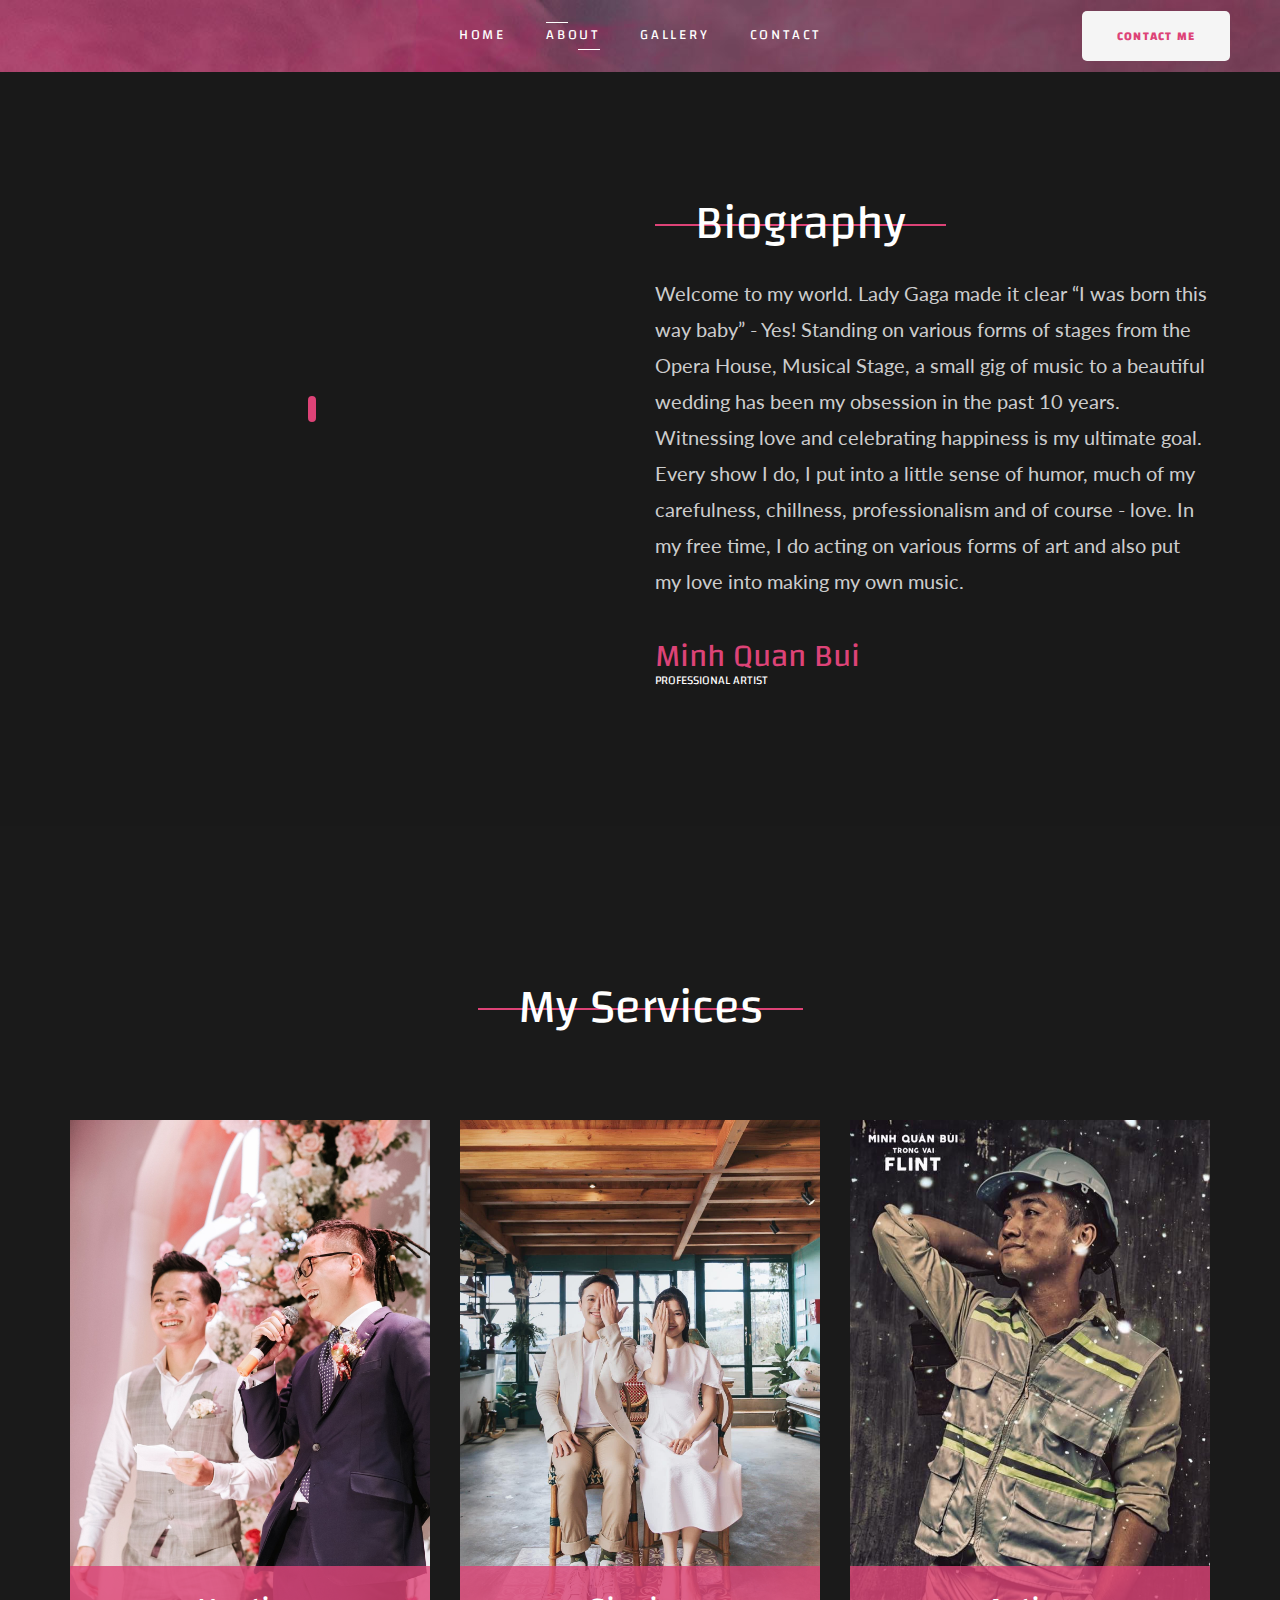
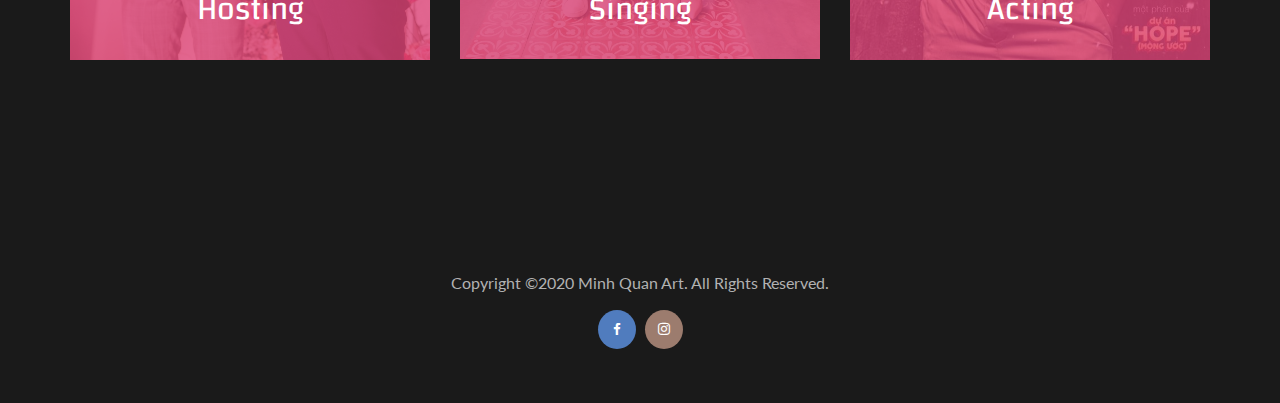
==== commit c468e6e3: "remove request for noneed files" ====
--- a/about.html
+++ b/about.html
@@ -20,10 +20,7 @@
 	<link rel="stylesheet" href="css/bootstrap.min.css">
 	<link rel="stylesheet" href="css/animations.css">
 	<link rel="stylesheet" href="css/fonts.css">
-	<link rel="stylesheet" href="css/cue.css">
 	<link rel="stylesheet" href="css/main.css" class="color-switcher-link">
-	<link rel="stylesheet" href="css/shop.css" class="color-switcher-link">
-	<link rel="stylesheet" href="css/mediaelementplayer-legacy.css">
 	<script src="js/vendor/modernizr-2.6.2.min.js"></script>
 	<!--[if lt IE 9]>
 		<script src="js/vendor/html5shiv.min.js"></script>
@@ -147,7 +144,7 @@
 					<div class="row">
 						<div class="col-sm-12 text-center">
 							<h2 class="section_header with_line">My Services</h2>
-							<div class="owl-carousel topmargin_60" data-dots="false" data-nav="false"
+							<div class="owl-carousel topmargin_60" data-dots="true" data-nav="true"
 								data-responsive-lg="3">
 								<div class="vertical-item content-absolute hover-entry-content">
 									<div class="item-media mutted-media ds"> <img
--- a/css/main.css
+++ b/css/main.css
@@ -4913,14 +4913,14 @@
 	position: absolute;
 	left: 50%;
 	top: 50%;
-	background: url(../img/preloader.png) no-repeat 50% 50% transparent;
+	background: url(../images/parallax/preloader.png) no-repeat 50% 50% transparent;
 	margin: -50px 0 0 -50px;
 	background-size: contain;
 }
 
 @media all and (-ms-high-contrast: none), (-ms-high-contrast: active) {
 	.preloader_image {
-		background: url(../img/preloader.png) no-repeat 50% 50% transparent;
+		background: url(../imges/parallax/preloader.png) no-repeat 50% 50% transparent;
 	}
 }
 
@@ -7017,7 +7017,7 @@
 	left: 0;
 	right: 0;
 	bottom: 0;
-	background-image: url(../img/parallax/header.jpg);
+	background-image: url(../images//parallax/header.jpg);
 }
 
 .page_header.background_cover.header_transparent:before {
@@ -15414,6 +15414,6 @@
  }
  .gal-images img{
 	 height:250px;
-	 width:400px;
+	 width:100%;
 	 object-fit: cover;
- }+ }
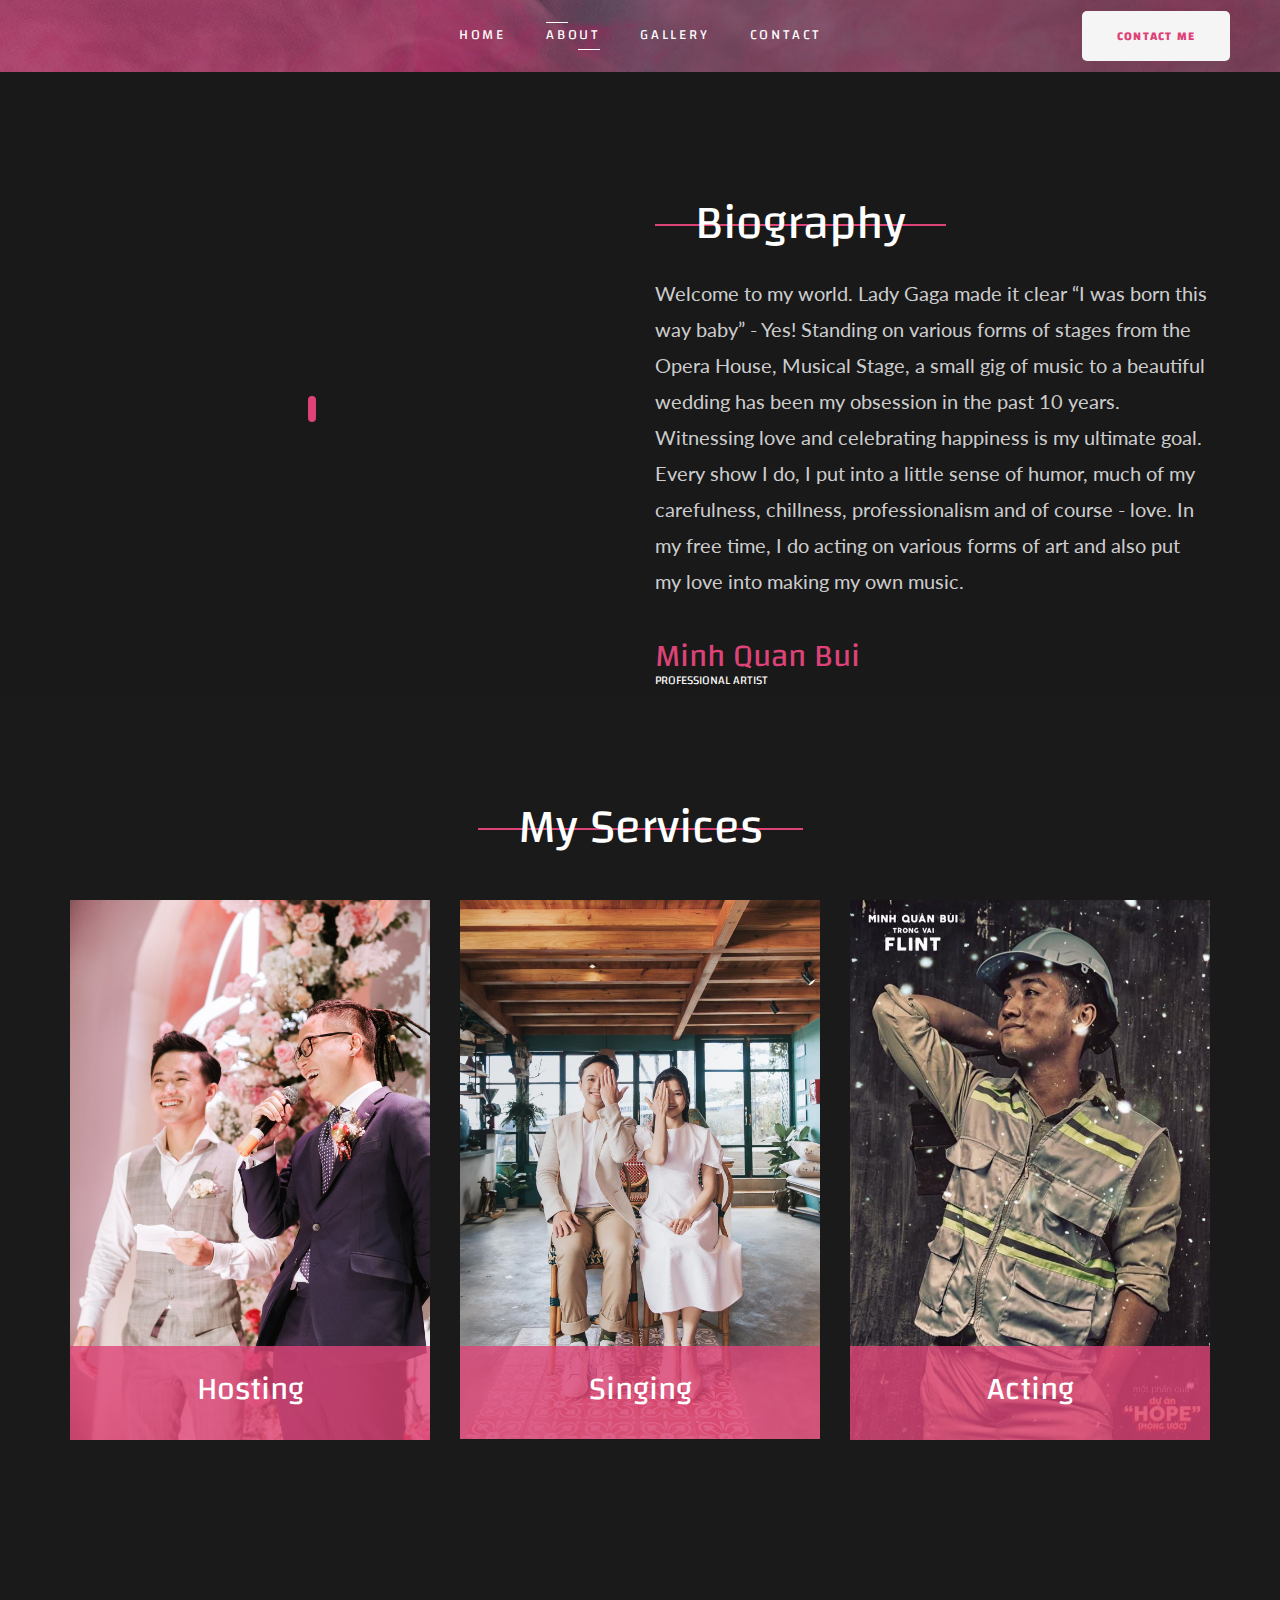
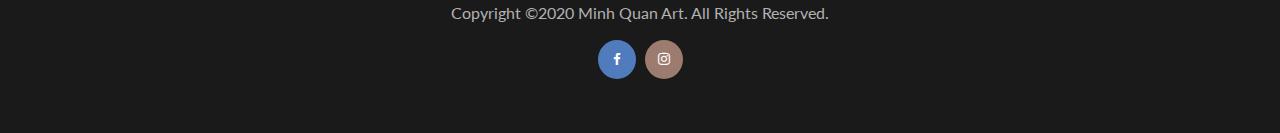
==== commit 6d72b221: "fix services padding on mobile'" ====
--- a/about.html
+++ b/about.html
@@ -113,7 +113,7 @@
 			</header>
 
 			<section id="about"
-				class="ds ms page_about parallax section_padding_top_130 section_padding_bottom_130 table_section table_section_md columns_margin_bottom_30">
+				class="ds ms page_about parallax section_padding_top_130 section_padding_bottom_70 table_section table_section_md columns_margin_bottom_60">
 				<div class="container">
 					<div class="row">
 						<div class="col-md-6 text-center">
@@ -139,12 +139,12 @@
 			</section>
 		
 			
-			<section id="events" class="ds ms section_padding_top_150 section_padding_bottom_150">
+			<section id="events" class="ds ms  section_padding_top_100 section_padding_bottom_100">
 				<div class="container">
 					<div class="row">
 						<div class="col-sm-12 text-center">
 							<h2 class="section_header with_line">My Services</h2>
-							<div class="owl-carousel topmargin_60" data-dots="true" data-nav="true"
+							<div class="owl-carousel topmargin_20" data-dots="true" data-nav="true"
 								data-responsive-lg="3">
 								<div class="vertical-item content-absolute hover-entry-content">
 									<div class="item-media mutted-media ds"> <img
@@ -223,8 +223,6 @@
 	<!-- eof #canvas -->
 	<script src="js/compressed.js"></script>
 	<script src="js/main.js"></script>
-	<script src="js/mediaelement-and-player.min.js"></script>
-	<script src="js/mediaelement-migrate.min.js"></script>
 	<script>
 		/* <![CDATA[ */
 		var _cueSettings = {
@@ -238,7 +236,6 @@
 		};
 		/* ]]> */
 	</script>
-	<script src="js/cue.min.js"></script>
 </body>
 
 </html>--- a/css/main.css
+++ b/css/main.css
@@ -15417,3 +15417,8 @@
 	 width:100%;
 	 object-fit: cover;
  }
+ @media (max-width: 768px) { 
+	.feature-video {
+		display:none
+	}
+ }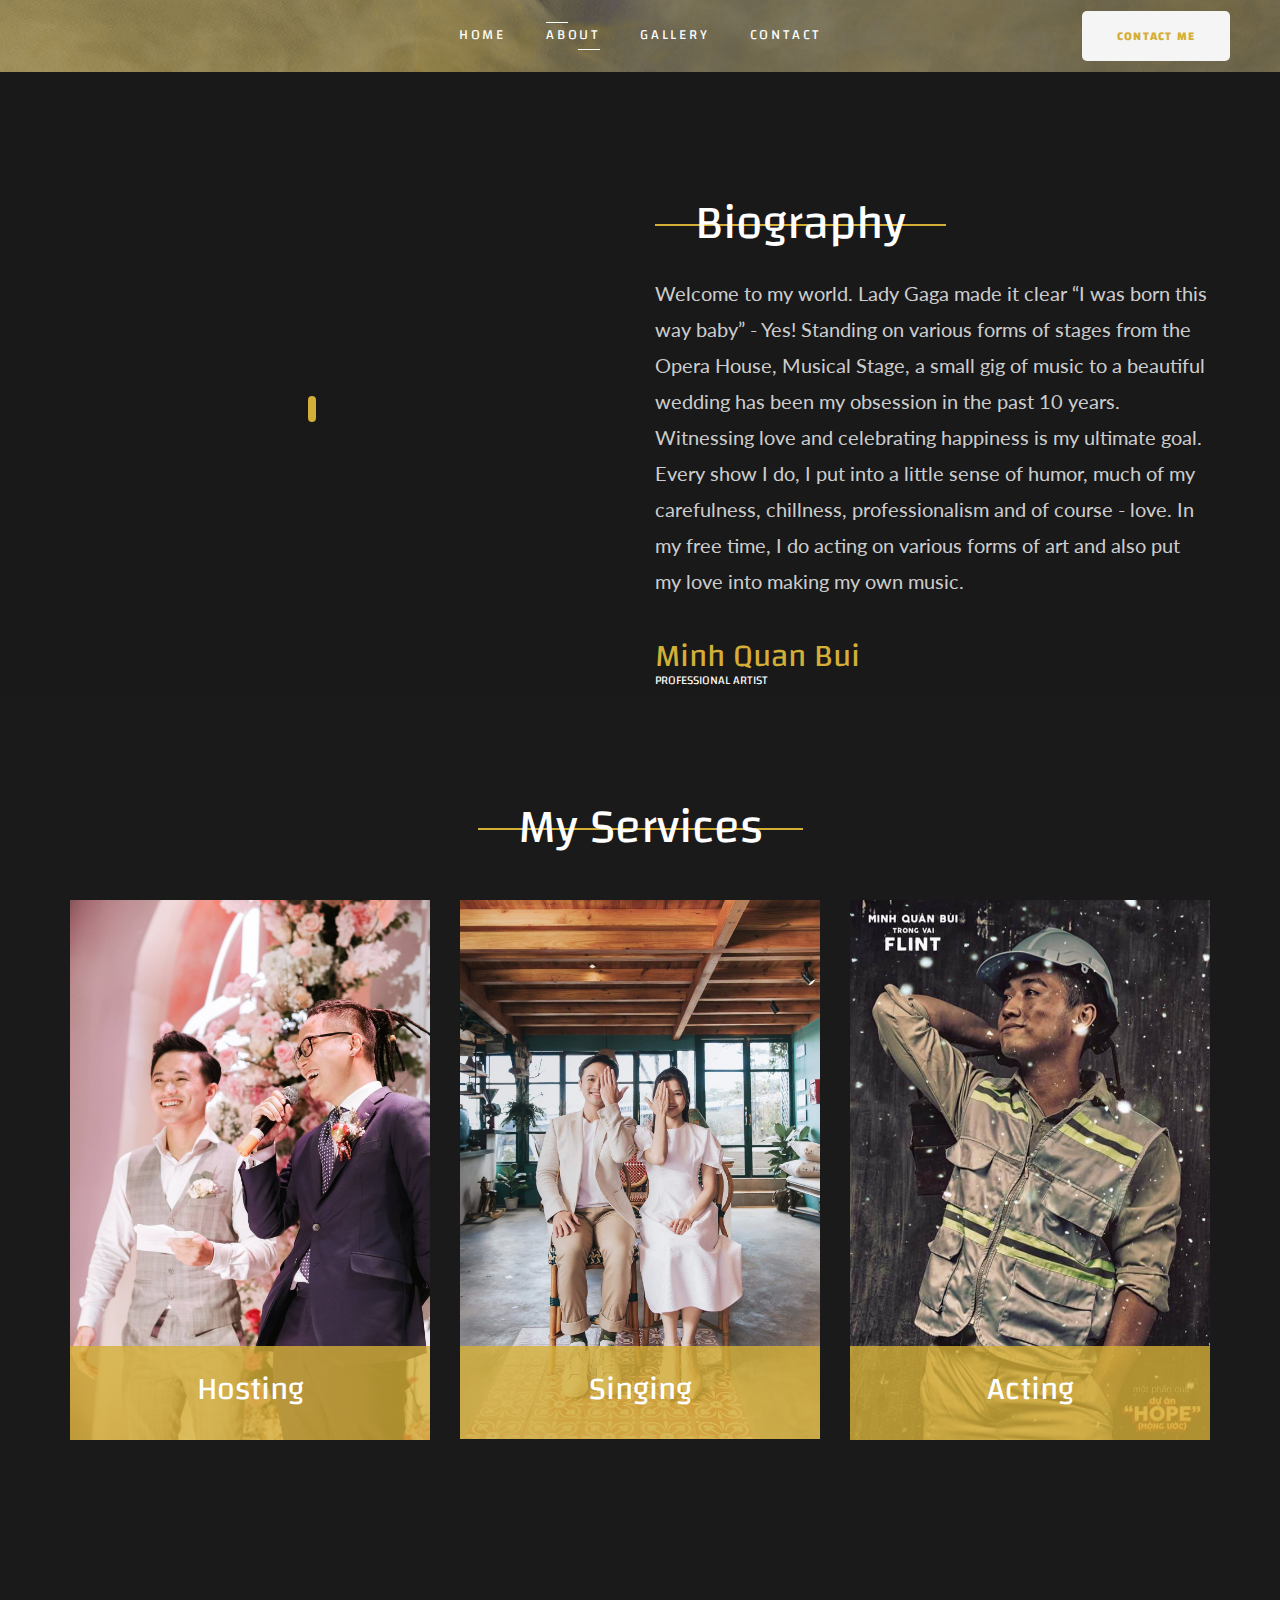
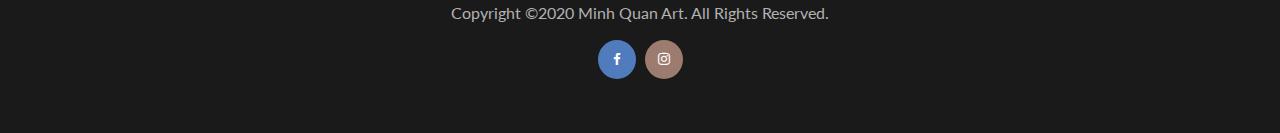
==== commit d25ec6b4: "fix typo" ====
--- a/about.html
+++ b/about.html
@@ -37,14 +37,18 @@
 		<div class="preloader_image fa-spin"></div>
 	</div>
 	<!-- search modal -->
-	<div class="modal" tabindex="-1" role="dialog" aria-labelledby="search_modal" id="search_modal"> <button type="button" class="close" data-dismiss="modal" aria-label="Close">
-		<span aria-hidden="true">
-			<i class="rt-icon2-cross2"></i>
-		</span>
-	</button>
+	<div class="modal" tabindex="-1" role="dialog" aria-labelledby="search_modal" id="search_modal"> <button
+			type="button" class="close" data-dismiss="modal" aria-label="Close">
+			<span aria-hidden="true">
+				<i class="rt-icon2-cross2"></i>
+			</span>
+		</button>
 		<div class="widget widget_search">
 			<form method="get" class="searchform search-form form-inline" action="./">
-				<div class="form-group bottommargin_0"> <input type="text" value="" name="search" class="form-control" placeholder="Search keyword" id="modal-search-input"> </div> <button type="submit" class="theme_button no_bg_button">Search</button> </form>
+				<div class="form-group bottommargin_0"> <input type="text" value="" name="search" class="form-control"
+						placeholder="Search keyword" id="modal-search-input"> </div> <button type="submit"
+					class="theme_button no_bg_button">Search</button>
+			</form>
 		</div>
 	</div>
 	<!-- Unyson messages modal -->
@@ -69,24 +73,24 @@
 					<div class="row">
 						<div class="col-sm-12 display_table">
 							<div class="header_left_logo display_table_cell"> <a href="./" class="logo top_logo">
-                     
-                    </a> </div>
+
+								</a> </div>
 							<div class="header_mainmenu display_table_cell text-center">
 								<!-- main nav start -->
 								<nav class="mainmenu_wrapper">
 									<ul class="mainmenu nav sf-menu">
-										<li > <a href="index.html">Home</a>
+										<li> <a href="index.html">Home</a>
 										</li>
 										<li class="active"> <a href="about.html">About</a>
-										
+
 										</li>
 										<!-- eof pages -->
-		
-									
+
+
 										<!-- eof features -->
 										<!-- gallery -->
 										<li> <a href="gallery.html">Gallery</a>
-										
+
 										</li>
 										<!-- eof Photos -->
 										<!-- blog -->
@@ -97,16 +101,17 @@
 										<!-- eof shop -->
 										<!-- contacts -->
 										<li> <a href="contact.html">Contact</a>
-									
+
 										</li>
 										<!-- eof contacts -->
 									</ul>
 								</nav>
-									
+
 								<!-- eof main nav -->
 								<!-- header toggler --><span class="toggle_menu"><span></span></span>
 							</div>
-							<div class="header_right_buttons display_table_cell text-right hidden-xs"> <a href="contact.html" class="theme_button inverse">Contact me</a> </div>
+							<div class="header_right_buttons display_table_cell text-right hidden-xs"> <a
+									href="contact.html" class="theme_button inverse">Contact me</a> </div>
 						</div>
 					</div>
 				</div>
@@ -119,7 +124,7 @@
 						<div class="col-md-6 text-center">
 							<div class="with_frame_image"> <img src="images/DSC_9137.jpg" alt="" class="rounded"> </div>
 						</div>
-						<div class="col-md-6">
+						<div class="col-md-6 topmargin_25">
 							<h2 class="section_header with_line">Biography</h2>
 							<p class="fontsize_20" style="line-height:1.8;">Welcome to my world. Lady Gaga made it clear
 								“I was born this way baby” - Yes! Standing on various forms of stages from the Opera
@@ -137,9 +142,9 @@
 							</div>
 						</div>
 			</section>
-		
-			
-			<section id="events" class="ds ms  section_padding_top_100 section_padding_bottom_100">
+
+
+			<section id="events" class="ds ms  section_padding_top_100 section_padding_100">
 				<div class="container">
 					<div class="row">
 						<div class="col-sm-12 text-center">
@@ -147,9 +152,7 @@
 							<div class="owl-carousel topmargin_20" data-dots="true" data-nav="true"
 								data-responsive-lg="3">
 								<div class="vertical-item content-absolute hover-entry-content">
-									<div class="item-media mutted-media ds"> <img
-											src="./images/s1.jpg"
-											alt="">
+									<div class="item-media mutted-media ds"> <img src="./images/s1.jpg" alt="">
 
 									</div>
 									<div class="item-content cs">
@@ -157,16 +160,16 @@
 										</h3>
 
 										<div class="entry-content">
-											
-											<p> Wedding of love, national television shows and talk shows. I host for precious moments and stories. Wedding hosting since 2016, more than 100 shows hosting for VTV and 100 talkshows. </p>
-											
+
+											<p> Wedding of love, national television shows and talk shows. I host for
+												precious moments and stories. Wedding hosting since 2016, more than 100
+												shows hosting for VTV and 100 talkshows. </p>
+
 										</div>
 									</div>
 								</div>
 								<div class="vertical-item content-absolute hover-entry-content">
-									<div class="item-media mutted-media ds"> <img
-											src="./images/s2.jpg"
-											alt="">
+									<div class="item-media mutted-media ds"> <img src="./images/s2.jpg" alt="">
 
 									</div>
 									<div class="item-content cs">
@@ -174,16 +177,17 @@
 										</h3>
 
 										<div class="entry-content">
-											<p>  Love, Possitivity and my own songs. I have my first time singing for audience since 2010. Vietnam Idol, Color Me Run with the size of 10,000 runners, Singing in the Opera House. My own show in winter 2019 with 350 audiences.</p>
-												<p class="topmargin_20 min_width_button"> <a href="#"
+											<p> Love, Possitivity and my own songs. I have my first time singing for
+												audience since 2010. Vietnam Idol, Color Me Run with the size of 10,000
+												runners, Singing in the Opera House. My own show in winter 2019 with 350
+												audiences.</p>
+											<p class="topmargin_20 min_width_button"> <a href="#"
 													class="theme_button inverse ">Read More</a> </p>
 										</div>
 									</div>
 								</div>
 								<div class="vertical-item content-absolute hover-entry-content">
-									<div class="item-media mutted-media ds"> <img
-											src="./images/s3.jpg"
-											alt="">
+									<div class="item-media mutted-media ds"> <img src="./images/s3.jpg" alt="">
 
 									</div>
 									<div class="item-content cs">
@@ -191,8 +195,11 @@
 										</h3>
 
 										<div class="entry-content">
-											<p> Original musical, short movies and music videos. I am looking for my next role of life. I am proud of being the leading roles in “Góc Phố Danh Vọng” muisca project by director Nguyễn Phi Phi Anh and being anh Gió in “Xứ sở cầu vồng” on VTV7.</p>
-												<p class="topmargin_20 min_width_button"> <a href="#"
+											<p> Original musical, short movies and music videos. I am looking for my
+												next role of life. I am proud of being the leading roles in “Góc Phố
+												Danh Vọng” musical project by director Nguyễn Phi Phi Anh and being anh
+												Gió in “Xứ sở cầu vồng” on VTV7.</p>
+											<p class="topmargin_20 min_width_button"> <a href="#"
 													class="theme_button inverse ">Read More</a> </p>
 										</div>
 									</div>
@@ -209,9 +216,10 @@
 					<div class="row">
 						<div class="col-sm-12 text-center">
 							<p>Copyright ©2020 Minh Quan Art. All Rights Reserved.</p>
-							<div> <a class="social-icon color-bg-icon round-icon socicon-facebook" href="https://www.facebook.com/minhquan.bui.7" target="_blank"
-									title="Facebook"></a> <a class="social-icon color-bg-icon round-icon socicon-instagram"
-									href="https://www.instagram.com/minhquanbui/" title="Instagram"></a> 
+							<div> <a class="social-icon color-bg-icon round-icon socicon-facebook"
+									href="https://www.facebook.com/minhquan.bui.7" target="_blank" title="Facebook"></a>
+								<a class="social-icon color-bg-icon round-icon socicon-instagram"
+									href="https://www.instagram.com/minhquanbui/" title="Instagram"></a>
 							</div>
 						</div>
 					</div>
@@ -226,8 +234,7 @@
 	<script>
 		/* <![CDATA[ */
 		var _cueSettings = {
-			"l10n":
-			{
+			"l10n": {
 				"nextTrack": "Next Track",
 				"previousTrack": "Previous Track",
 				"togglePlayer": "Toggle Player",
--- a/css/main.css
+++ b/css/main.css
@@ -125,6 +125,12 @@
 ** Bootstrap Overrides
 */
 /* columns with 20 and 40 percents width */
+:root {
+	--default-color: #dd4377;
+	--hex-main: #D4AF37;
+	--main-color: 	rgb(212,175,55);
+}
+
 .col-xs-20,
 .col-sm-20,
 .col-md-20,
@@ -254,7 +260,7 @@
 }
 
 .breadcrumb > .active {
-	color: #dd4377;
+	color: rgb(212,175,55);
 }
 
 .breadcrumb > li + li:before {
@@ -348,7 +354,7 @@
 .pagination > .active > span:hover,
 .pagination > .active > a:focus,
 .pagination > .active > span:focus {
-	background-color: #dd4377;
+	background-color: rgb(212,175,55);
 	color: #ffffff;
 }
 
@@ -628,7 +634,7 @@
 	font-size: 24px;
 	left: 20px;
 	top: 50%;
-	color: #dd4377;
+	color: rgb(212,175,55);
 }
 
 .checkbox label[for] + input[type=checkbox],
@@ -695,7 +701,7 @@
 	right: 0;
 	top: 0;
 	border: none;
-	background-color: #dd4377;
+	background-color: rgb(212,175,55);
 	color: #ffffff;
 }
 
@@ -782,7 +788,7 @@
 }
 
 .select2-selection:hover .select2-selection__arrow b {
-	color: #dd4377;
+	color: rgb(212,175,55);
 }
 
 @media (min-width: 768px) {
@@ -1671,17 +1677,17 @@
 
 ::-moz-selection {
 	color: #ffffff;
-	background-color: #dd4377;
+	background-color: var(--main-color);
 }
 
 ::selection {
 	color: #ffffff;
-	background-color: #dd4377;
+	background-color: var(--main-color);
 }
 
 ::-moz-selection {
 	color: #ffffff;
-	background-color: #dd4377;
+	background-color: var(--main-color);
 }
 
 body {
@@ -2212,7 +2218,7 @@
 .wc-proceed-to-checkout .checkout-button,
 .form-submit [type="submit"] {
 	color: #ffffff;
-	background-color: #dd4377;
+	background-color: rgb(212,175,55);
 }
 
 .theme_buttons.color1 a:hover, .theme_buttons.color1 a:focus, .theme_buttons.color1 a:active,
@@ -2236,7 +2242,7 @@
 
 .theme_buttons.inverse a,
 .theme_button.inverse {
-	color: #dd4377;
+	color: rgb(212,175,55);
 	background-color: #e6e6e6;
 }
 
@@ -2270,7 +2276,7 @@
 .theme_button:active,
 .theme_button:hover,
 .theme_button:focus {
-	color: #dd4377;
+	color: var(--main-color);
 	opacity: 1;
 	text-decoration: none;
 	outline: none;
@@ -2356,7 +2362,7 @@
 }
 
 .no_bg_button.color1 {
-	color: #dd4377;
+	color: var(--main-color);
 }
 
 .no_bg_button.color1:hover, .no_bg_button.color1:focus, .no_bg_button.color1:active {
@@ -2637,7 +2643,7 @@
 }
 
 .owl-carousel .owl-nav > div:hover:after {
-	color: #dd4377;
+	color: var(--main-color);
 }
 
 .top-right-nav .owl-nav {
@@ -3443,7 +3449,7 @@
 
 .pp_gallery ul a:hover,
 .pp_gallery ul .selected a {
-	border-color: #dd4377;
+	border-color: var(--main-color);
 }
 
 .pp_gallery ul a img {
@@ -3733,7 +3739,7 @@
 	font-size: 0;
 	color: transparent;
 	color: #ffffff;
-	background: #dd4377;
+	background: var(--main-color);
 	border-radius: 25px;
 }
 
@@ -4883,6 +4889,7 @@
 
 h2.section_header.with_line {
 	padding: 0 40px;
+	font-style: normal;
 }
 
 h2.section_header + .fontsize_20 {
@@ -5209,7 +5216,11 @@
 .with_frame_image {
 	position: relative;
 	display: inline-block;
+	color: var(--main-color);
 	
+}
+.with_frame_image img {
+	max-height:600px;
 }
 
 .with_frame_image:before {
@@ -5219,7 +5230,7 @@
 	left: -20px;
 	width: 100%;
 	height: 100%;
-	border: 4px solid #dd4377;
+	border: 4px solid ;
 	border-radius: 5px;
 	z-index: -1;
 }
@@ -5245,7 +5256,7 @@
 	height: 2px;
 	left: 0;
 	right: 0;
-	background-color: #dd4377;
+	background-color: var(--main-color);
 	z-index: -1;
 }
 
@@ -6484,7 +6495,8 @@
 }
 
 .vertical-item.content-absolute .item-content.cs {
-	background-color: rgba(221, 67, 119, 0.8);
+
+	background-color: rgba(212,175,55,0.8);
 }
 
 .vertical-item.content-absolute.vertical-center .item-content {
@@ -6725,7 +6737,7 @@
 }
 
 [class*="-item"] .links-wrap a.p-view {
-	color: #dd4377;
+	color: var(--main-color);
 }
 
 [class*="-item"] .links-wrap a.p-view:hover {
@@ -6733,7 +6745,7 @@
 }
 
 [class*="-item"] .links-wrap a.p-link {
-	color: #dd4377;
+	color: var(--main-color);
 	transition: all 0.6s cubic-bezier(0.175, 0.885, 0.32, 1.275) 0.1s;
 }
 
@@ -6754,7 +6766,7 @@
 [class*="-item"] .links-wrap a.p-view:before, [class*="-item"] .links-wrap a.p-view:after {
 	position: absolute;
 	content: "";
-	background-color: #dd4377;
+	background-color: var(--main-color);
 	left: 50%;
 	top: 50%;
 	opacity: 0;
@@ -6822,7 +6834,7 @@
 }
 
 .media-links .bottom-links a:hover {
-	background-color: #dd4377;
+	background-color:var(--main-color);
 }
 
 @media (min-width: 1200px) {
@@ -8355,7 +8367,7 @@
 }
 
 .ls .greylinks a:hover, .ls .greylinks a:focus, .ls .greylinks a:active {
-	color: #dd4377;
+	color: var(--main-color);
 }
 
 .ls .greylinks.color2 a:hover, .ls .greylinks.color2 a:focus, .ls .greylinks.color2 a:active {
@@ -8367,12 +8379,12 @@
 }
 
 .ls .darklinks a:hover {
-	color: #dd4377;
+	color: var(--main-color);
 }
 
 .ls .highlightlinks a,
 .ls .highlightlink {
-	color: #dd4377;
+	color: var(--main-color);
 }
 
 .ls .highlightlinks a:hover,
@@ -8466,7 +8478,7 @@
 }
 
 .ls .theme_button.no_bg_button.color1 {
-	color: #dd4377;
+	color: var(--main-color);
 }
 
 .ls .theme_button.no_bg_button:hover, .ls .theme_button.no_bg_button:focus, .ls .theme_button.no_bg_button:active {
@@ -8479,7 +8491,7 @@
 
 .ls .select-group:hover select + .theme_button,
 .ls .select-group:hover select + i {
-	color: #dd4377;
+	color: var(--main-color);
 }
 
 /*
@@ -8675,7 +8687,7 @@
 .ds h4 a:hover,
 .ds h5 a:hover,
 .ds h6 a:hover {
-	color: #dd4377;
+	color: var(--main-color);
 }
 
 .ds [class*='main_bg'],
@@ -8813,7 +8825,7 @@
 }
 
 .ds a:hover {
-	color: #dd4377;
+	color: var(--main-color);
 }
 
 .ds blockquote {
@@ -8857,8 +8869,8 @@
 
 .ds .highlight,
 .ds .highlight1 {
-	color: #dd4377;
-	border-color: #dd4377;
+	color: var(--main-color);
+	border-color: var(--main-color);
 }
 
 .ds .highlight2 {
@@ -8881,7 +8893,7 @@
 
 .ds .highlightlinks a,
 .ds .highlightlink {
-	color: #dd4377;
+	color: var(--main-color);
 }
 
 .ds .highlightlinks a:hover,
@@ -8912,7 +8924,7 @@
 }
 
 .ds .greylinks a:hover {
-	color: #dd4377;
+	color: var(--main-color);
 }
 
 .ds .greylinks a.social-icon {
@@ -9396,7 +9408,7 @@
 .ds .theme_buttons.color1 a,
 .ds .theme_button.color1 {
 	color: #ffffff;
-	background-color: #dd4377;
+	background-color: var(--main-color);
 }
 
 .ds .theme_buttons.color1 a:hover, .ds .theme_buttons.color1 a:focus, .ds .theme_buttons.color1 a:active,
@@ -9549,7 +9561,7 @@
 .cs .ds h4 a:hover,
 .cs .ds h5 a:hover,
 .cs .ds h6 a:hover {
-	color: #dd4377;
+	color: var(--main-color);
 }
 
 .cs h1,
@@ -10059,22 +10071,19 @@
 #featured-video.background_cover, #featured-video.parallax,
 .page_featured_video.background_cover,
 .page_featured_video.parallax {
-	background-image:linear-gradient(rgba(0, 0, 0, 0.1), rgba(0, 0, 0, 0.2)),  url(https://scontent.fhou1-2.fna.fbcdn.net/v/t1.15752-9/86462225_129091505099813_4248691858064015360_n.jpg?_nc_cat=102&_nc_ohc=AHP6LuA-7coAX9P7WOK&_nc_ht=scontent.fhou1-2.fna&oh=9dfc0bcc501f214f0bf7e4983382ea78&oe=5EB4C0C0);
+
+	background-image:linear-gradient(rgba(0, 0, 0, 0.4), rgba(0, 0, 0, 0.4)),  url(../images/parallax/89468574_2963721893678572_8004675311427911680_o.jpg);
 }
 @media (min-width:1200px){
 	.mv-suni {
-		height: 60vh;
+		height: 80vh;
 		background-size: cover;
-		background-position: 100% 50%!important;
+		background-position: 100% 30%!important;
 		background-repeat: no-repeat;
 	
 	}
 }
-@media (max-width:600px){
-	.mv-suni {
-		background-position: 70% 100%!important;
-	}
-}
+
 
 
 #featured-video.background_cover:after, #featured-video.parallax:after,
@@ -10094,7 +10103,7 @@
 
 .page_contact.background_cover {
 	background-position:30% 30%;
-	background-image: linear-gradient(rgba(0, 0, 0, 0.4), rgba(0, 0, 0, 0.5)),url(https://scontent.fhou1-1.fna.fbcdn.net/v/t1.15752-9/86970746_182354386356369_5955530029206077440_n.jpg?_nc_cat=106&_nc_ohc=EISaB1zJEkUAX-qKXTo&_nc_ht=scontent.fhou1-1.fna&oh=ce4e741e834b1068d237eaec8813bd3a&oe=5EC3C5A5);
+	background-image: linear-gradient(rgba(0, 0, 0, 0.4), rgba(0, 0, 0, 0.5)),url(../images/contactform.jpg);
 }
 @media (max-width:600px){
 	.page_contact.background_cover { 
@@ -10308,7 +10317,8 @@
 
 .intro_section > img {
 	width: 100%;
-	max-height: 150vh;object-fit: cover;filter:brightness(60%);
+	max-height: 130vh;
+	object-fit: cover;
 }
 
 .intro_section.ds {
@@ -10503,8 +10513,19 @@
 		padding-bottom: 50px;
 	}
 }
-
+.intro_section img {
+	max-height:100vh;
+	object-fit: cover;
+	filter:brightness(50%);
+}
+@media (max-width:700px) {
+	.intro_section img {
+		height:65vh;
+
+	}
+}
 @media (min-width: 1200px) {
+	
 	.intro_section h3 {
 		font-size: 60px;
 	}
@@ -10521,6 +10542,7 @@
 	.intro_section.page_mainslider .slide_description_wrapper {
 		padding-top: 140px;
 		padding-bottom: 50px;
+		
 	}
 }
 
@@ -15405,7 +15427,7 @@
 	font-size:14px;
 }
   .testimonial_btn{
-    background-color: #dd4377 !important;
+    background-color: var(--main-color) !important;
     color: #fff !important;
  }
  .client-img img{
@@ -15417,7 +15439,7 @@
 	 width:100%;
 	 object-fit: cover;
  }
- @media (max-width: 768px) { 
+ @media (max-width: 1300px) { 
 	.feature-video {
 		display:none
 	}
